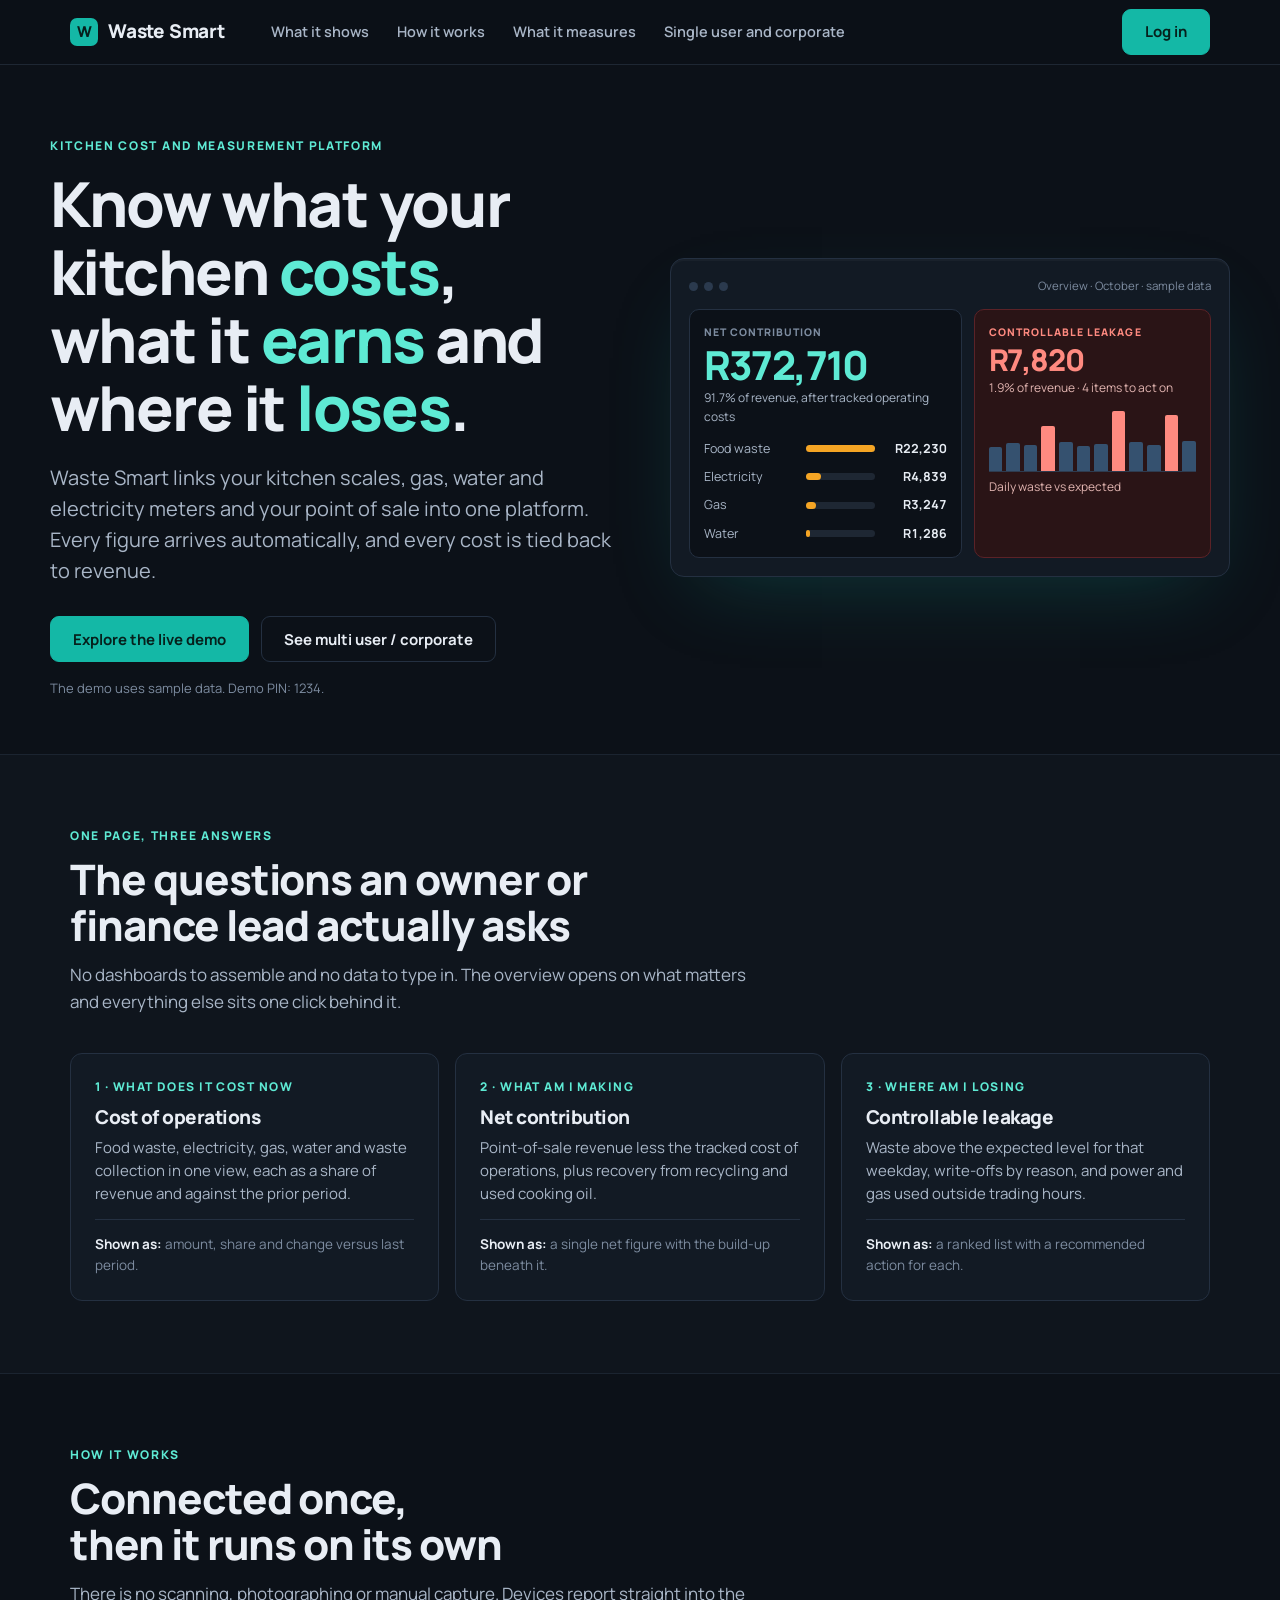
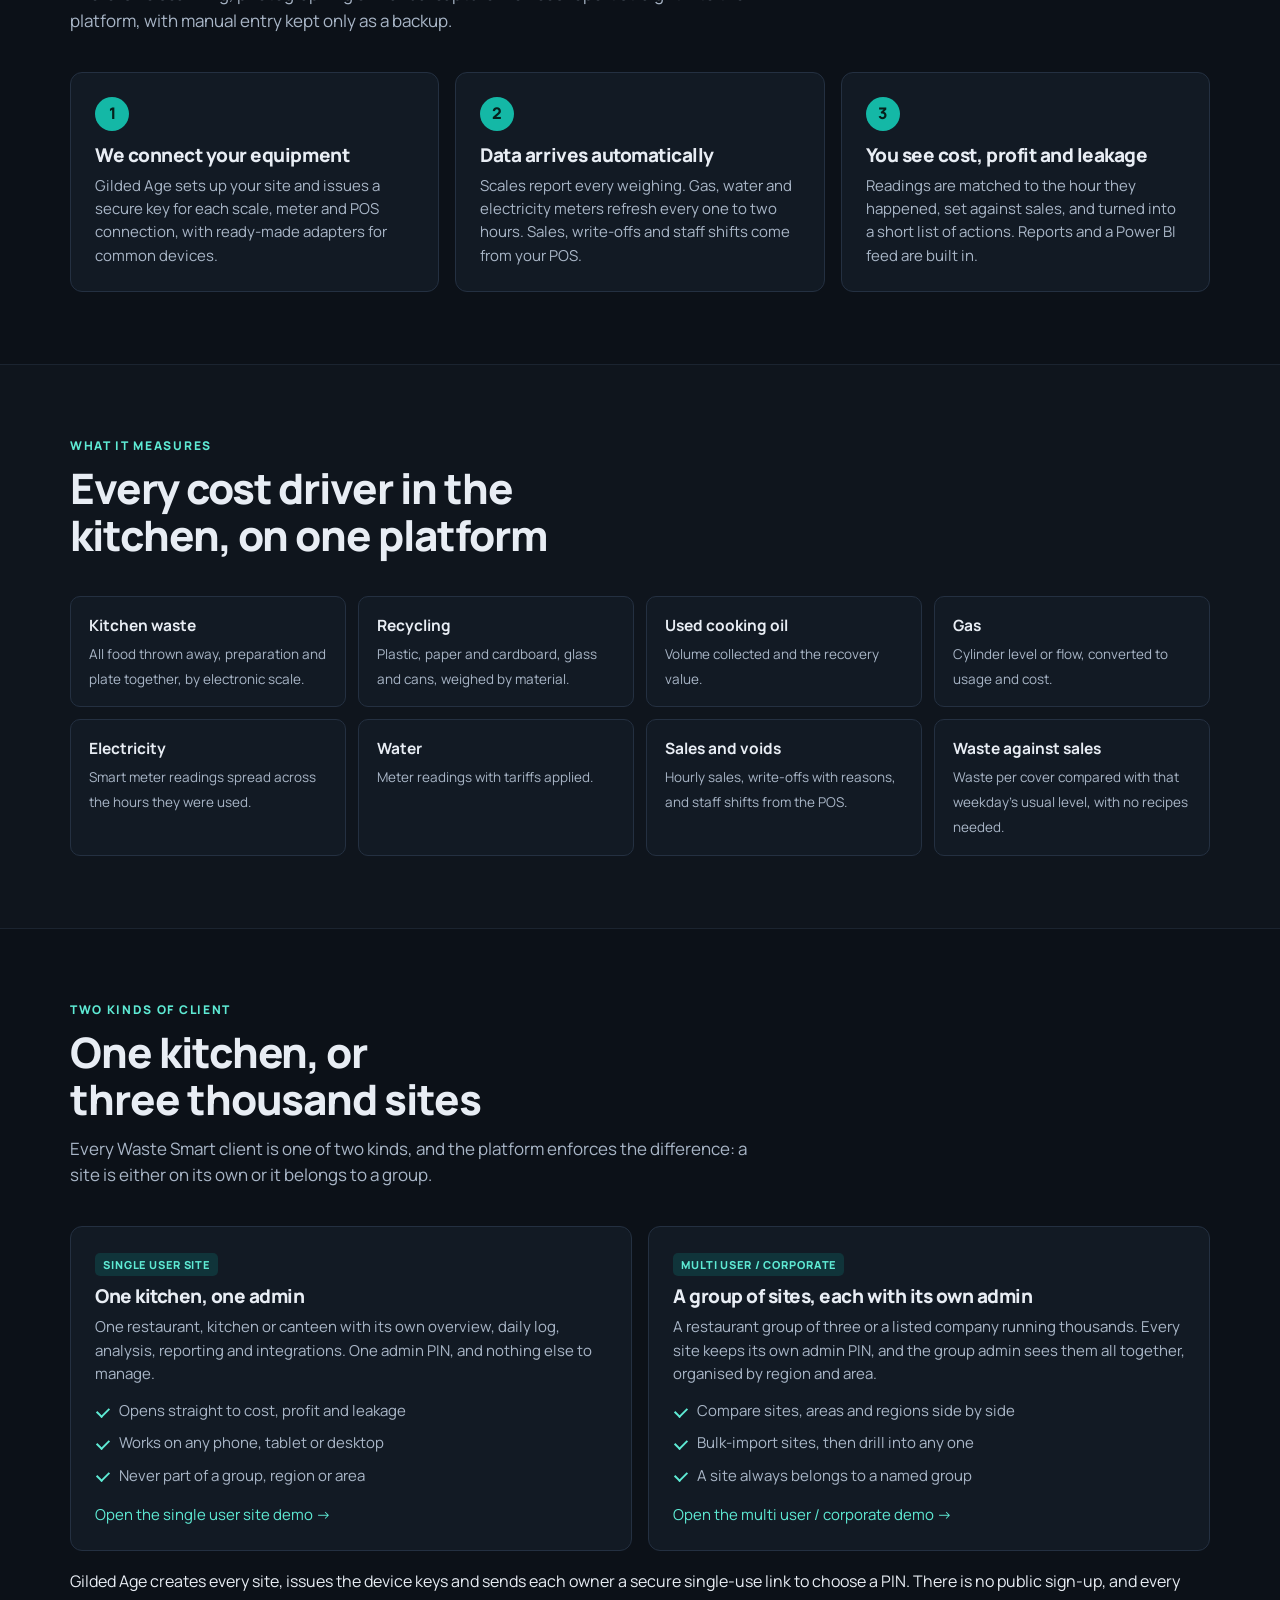
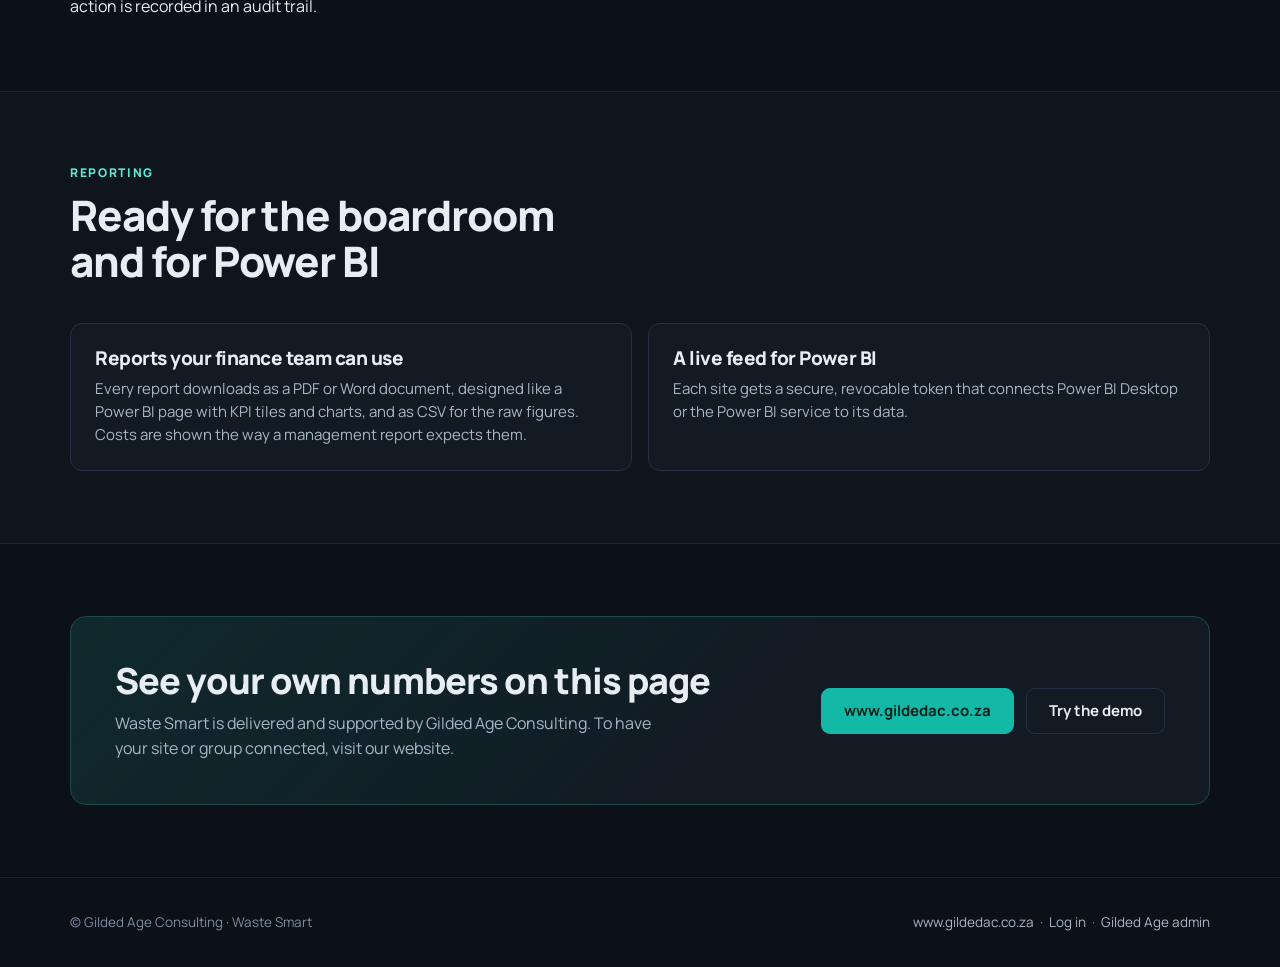
==== index.html @ 7c43d10d "Add files via upload" ====
<!DOCTYPE html>
<html lang="en">
<head>
<meta charset="utf-8">
<meta name="viewport" content="width=device-width,initial-scale=1,viewport-fit=cover">
<meta name="theme-color" content="#0C1118">
<title>Waste Smart | Know what your kitchen costs, earns and loses</title>
<meta name="description" content="Waste Smart links kitchen scales, utility meters and your POS into one platform that shows what operations cost, what you are earning and where you are losing. Delivered by Gilded Age Consulting.">
<meta property="og:title" content="Waste Smart by Gilded Age Consulting">
<meta property="og:description" content="Scales, gas, water and electricity meters and your POS in one costing platform for single kitchens and multi-site groups.">
<link rel="icon" href="data:image/svg+xml,%3Csvg xmlns='http://www.w3.org/2000/svg' viewBox='0 0 32 32'%3E%3Crect width='32' height='32' rx='7' fill='%2314B8A6'/%3E%3Ctext x='16' y='23' font-size='20' font-weight='800' text-anchor='middle' font-family='Arial' fill='%2306201C'%3EW%3C/text%3E%3C/svg%3E">
<link rel="preconnect" href="https://fonts.googleapis.com"><link rel="preconnect" href="https://fonts.gstatic.com" crossorigin>
<link href="https://fonts.googleapis.com/css2?family=Manrope:wght@500;600;700;800&display=swap" rel="stylesheet">
<style>
:root{--bg:#0C1118;--surf:#121A24;--surf2:#162030;--line:#243041;--ink:#E8EDF4;--mut:#A9B6C7;--dim:#7D8CA0;--acc:#14B8A6;--acc-ink:#06201C;--good:#5EEAD4;--warn:#F5A524;--bad:#FF8A80;color-scheme:dark}
*{box-sizing:border-box}
html{scroll-behavior:smooth}
body{margin:0;background:var(--bg);color:var(--ink);font-family:'Manrope',system-ui,-apple-system,'Segoe UI',Roboto,sans-serif;font-size:16px;line-height:1.55;-webkit-font-smoothing:antialiased;overflow-x:hidden}
a{color:var(--good);text-decoration:none}a:hover{text-decoration:underline}
.wrap{max-width:1180px;margin:0 auto;padding-left:max(20px,env(safe-area-inset-left,0px));padding-right:max(20px,env(safe-area-inset-right,0px))}
h1,h2,h3{margin:0;text-wrap:balance;letter-spacing:-.025em;line-height:1.1}
p{margin:0}
.eyebrow{font-size:12px;font-weight:800;letter-spacing:.14em;text-transform:uppercase;color:var(--good)}
.btn{display:inline-flex;align-items:center;justify-content:center;gap:8px;min-height:46px;padding:0 22px;border-radius:9px;font-weight:700;font-size:15px;border:1px solid var(--line);color:var(--ink);background:transparent;cursor:pointer;text-decoration:none}
.btn:hover{text-decoration:none;border-color:#35506b;background:var(--surf)}
.btn.pri{background:var(--acc);border-color:var(--acc);color:var(--acc-ink)}
.btn.pri:hover{background:#2dd4bf;border-color:#2dd4bf}
/* nav */
header{position:sticky;top:0;z-index:20;background:rgba(12,17,24,.92);backdrop-filter:blur(10px);border-bottom:1px solid #1E2733;padding-top:env(safe-area-inset-top,0px)}
.nav{display:flex;align-items:center;gap:22px;min-height:64px}
.brand{display:flex;align-items:center;gap:10px;font-weight:800;font-size:19px;letter-spacing:-.01em;color:var(--ink)}
.brand:hover{text-decoration:none}
.brand i{width:28px;height:28px;border-radius:7px;background:var(--acc);color:var(--acc-ink);display:grid;place-items:center;font-style:normal;font-size:15px}
.nav nav{display:flex;gap:4px;margin-left:12px}
.nav nav a{padding:8px 12px;border-radius:7px;color:var(--mut);font-weight:600;font-size:14.5px}
.nav nav a:hover{color:var(--ink);background:var(--surf);text-decoration:none}
.nav .sp{flex:1}
/* hero */
.hero{padding:72px 0 56px;display:grid;grid-template-columns:minmax(0,1.02fr) minmax(0,1fr);gap:48px;align-items:center}
.hero h1{font-size:clamp(36px,5.2vw,62px);font-weight:800;margin-top:14px}
.hero h1 em{font-style:normal;color:var(--good)}
.hero .lead{font-size:clamp(17px,2vw,20px);color:var(--mut);margin-top:20px;max-width:34em}
.hero .cta{display:flex;flex-wrap:wrap;gap:12px;margin-top:30px}
.hero .note{font-size:13px;color:var(--dim);margin-top:16px}
/* product mock */
.mock{background:var(--surf);border:1px solid var(--line);border-radius:14px;padding:18px;box-shadow:0 30px 80px -30px rgba(20,184,166,.25),0 2px 0 rgba(255,255,255,.03) inset}
.mock .bar{display:flex;align-items:center;gap:6px;margin-bottom:14px}
.mock .bar i{width:9px;height:9px;border-radius:50%;background:#2B3A4E}
.mock .bar span{margin-left:auto;font-size:11.5px;color:var(--dim)}
.mk-top{display:grid;grid-template-columns:minmax(0,1.15fr) minmax(0,1fr);gap:12px}
.mk-card{background:var(--bg);border:1px solid var(--line);border-radius:10px;padding:14px}
.mk-card small{display:block;font-size:10.5px;font-weight:800;letter-spacing:.1em;text-transform:uppercase;color:var(--dim)}
.mk-big{font-size:clamp(28px,4vw,40px);font-weight:800;letter-spacing:-.04em;color:var(--good);line-height:1.05;margin-top:4px}
.mk-card .sub{font-size:12px;color:var(--mut);margin-top:3px}
.mk-leak{background:#2A1416;border-color:#5B2227}
.mk-leak small{color:var(--bad)}.mk-leak .mk-big{color:var(--bad);font-size:clamp(24px,3vw,30px)}
.mk-rows{margin-top:12px;display:grid;gap:9px}
.mk-row{display:grid;grid-template-columns:minmax(0,92px) minmax(0,1fr) 62px;gap:10px;align-items:center;font-size:12.5px}
.mk-row span:first-child{color:var(--mut);white-space:nowrap;overflow:hidden;text-overflow:ellipsis}
.mk-row b{text-align:right;font-variant-numeric:tabular-nums}
.mk-track{height:7px;background:#1E2733;border-radius:4px}.mk-track i{display:block;height:7px;border-radius:4px;background:var(--warn)}
.mk-chart{display:flex;align-items:flex-end;gap:4px;height:64px;margin-top:10px;border-bottom:1px solid #2E3B4F}
.mk-chart i{flex:1;background:#35516F;border-radius:2px 2px 0 0}.mk-chart i.f{background:var(--bad)}
/* sections */
section{padding:72px 0}
section.alt{background:#0F151D;border-top:1px solid #1B2430;border-bottom:1px solid #1B2430}
.sec-h{max-width:44em;margin-bottom:38px}
.sec-h h2{font-size:clamp(28px,3.6vw,42px);font-weight:800;margin-top:10px}
.sec-h p{color:var(--mut);margin-top:14px;font-size:17px}
.grid3{display:grid;grid-template-columns:repeat(3,minmax(0,1fr));gap:16px}
.grid2{display:grid;grid-template-columns:repeat(2,minmax(0,1fr));gap:16px}
.card{background:var(--surf);border:1px solid var(--line);border-radius:12px;padding:24px}
.card h3{font-size:19px;font-weight:800;margin-bottom:8px}
.card p{color:var(--mut);font-size:15px}
.q{font-size:12px;font-weight:800;letter-spacing:.12em;color:var(--good);margin-bottom:10px;display:block}
.card .ans{margin-top:14px;padding-top:14px;border-top:1px solid var(--line);font-size:13.5px;color:var(--dim)}
.card .ans b{color:var(--ink)}
.steps{counter-reset:s;display:grid;grid-template-columns:repeat(3,minmax(0,1fr));gap:16px}
.step{position:relative;padding:24px;border:1px solid var(--line);border-radius:12px;background:var(--surf)}
.step:before{counter-increment:s;content:counter(s);display:grid;place-items:center;width:34px;height:34px;border-radius:50%;background:var(--acc);color:var(--acc-ink);font-weight:800;margin-bottom:14px}
.step h3{font-size:19px;font-weight:800;margin-bottom:8px}.step p{color:var(--mut);font-size:15px}
.meas{display:grid;grid-template-columns:repeat(4,minmax(0,1fr));gap:12px}
.m{background:var(--surf);border:1px solid var(--line);border-radius:10px;padding:16px 18px}
.m b{display:block;font-size:15.5px;margin-bottom:4px}.m span{font-size:13.5px;color:var(--mut)}
.tag{display:inline-block;font-size:11px;font-weight:800;letter-spacing:.08em;padding:3px 8px;border-radius:5px;background:#10343A;color:var(--good);margin-bottom:10px}
.list{margin:14px 0 0;padding:0;list-style:none;display:grid;gap:9px}
.list li{position:relative;padding-left:24px;color:var(--mut);font-size:15px}
.list li:before{content:"";position:absolute;left:2px;top:.5em;width:10px;height:6px;border-left:2px solid var(--good);border-bottom:2px solid var(--good);transform:rotate(-45deg)}
.cta-band{background:linear-gradient(135deg,#0F2A2E,#121A24 60%);border:1px solid #1E4A4C;border-radius:16px;padding:44px;display:flex;flex-wrap:wrap;gap:24px;align-items:center;justify-content:space-between}
.cta-band h2{font-size:clamp(26px,3.2vw,36px);font-weight:800;max-width:20em}
.cta-band p{color:var(--mut);margin-top:10px;max-width:34em}
footer{border-top:1px solid #1B2430;padding:34px 0 calc(34px + env(safe-area-inset-bottom,0px));color:var(--dim);font-size:13.5px}
footer .row{display:flex;flex-wrap:wrap;gap:12px 28px;align-items:center;justify-content:space-between}
footer a{color:var(--mut)}
@media(max-width:940px){.hero{grid-template-columns:minmax(0,1fr);padding-top:44px;gap:36px}.grid3,.steps{grid-template-columns:minmax(0,1fr)}.meas{grid-template-columns:repeat(2,minmax(0,1fr))}.grid2{grid-template-columns:minmax(0,1fr)}.nav nav{display:none}}
@media(max-width:520px){.meas{grid-template-columns:minmax(0,1fr)}section{padding:52px 0}.cta-band{padding:28px 22px}.btn{width:100%}.hero .cta .btn,.cta-band .btn{width:100%}.nav .btn{width:auto;min-height:40px;padding:0 16px}.mk-top{grid-template-columns:minmax(0,1fr)}}
@media(prefers-reduced-motion:reduce){html{scroll-behavior:auto}}
:focus-visible{outline:2px solid var(--good);outline-offset:2px;border-radius:4px}
</style>
</head>
<body>
<header><div class="wrap nav">
  <a class="brand" href="#top" aria-label="Waste Smart home"><i>W</i>Waste Smart</a>
  <nav aria-label="Primary"><a href="#answers">What it shows</a><a href="#how">How it works</a><a href="#measured">What it measures</a><a href="#groups">Single user and corporate</a></nav>
  <span class="sp"></span>
  <a class="btn pri" href="app.html">Log in</a>
</div></header>

<main id="top">
<div class="wrap hero">
  <div>
    <div class="eyebrow">Kitchen cost and measurement platform</div>
    <h1>Know what your kitchen <em>costs</em>, what it <em>earns</em> and where it <em>loses</em>.</h1>
    <p class="lead">Waste Smart links your kitchen scales, gas, water and electricity meters and your point of sale into one platform. Every figure arrives automatically, and every cost is tied back to revenue.</p>
    <div class="cta">
      <a class="btn pri" href="app.html">Explore the live demo</a>
      <a class="btn" href="group.html">See multi user / corporate</a>
    </div>
    <p class="note">The demo uses sample data. Demo PIN: 1234.</p>
  </div>
  <div class="mock" role="img" aria-label="Example of the Waste Smart overview, using sample data">
    <div class="bar"><i></i><i></i><i></i><span>Overview &middot; October &middot; sample data</span></div>
    <div class="mk-top">
      <div class="mk-card"><small>Net contribution</small><div class="mk-big">R372,710</div><div class="sub">91.7% of revenue, after tracked operating costs</div>
        <div class="mk-rows">
          <div class="mk-row"><span>Food waste</span><div class="mk-track"><i style="width:100%"></i></div><b>R22,230</b></div>
          <div class="mk-row"><span>Electricity</span><div class="mk-track"><i style="width:22%"></i></div><b>R4,839</b></div>
          <div class="mk-row"><span>Gas</span><div class="mk-track"><i style="width:15%"></i></div><b>R3,247</b></div>
          <div class="mk-row"><span>Water</span><div class="mk-track"><i style="width:6%"></i></div><b>R1,286</b></div>
        </div></div>
      <div class="mk-card mk-leak"><small>Controllable leakage</small><div class="mk-big">R7,820</div><div class="sub" style="color:#E2B5B1">1.9% of revenue &middot; 4 items to act on</div>
        <div class="mk-chart" aria-hidden="true"><i style="height:38%"></i><i style="height:44%"></i><i style="height:40%"></i><i class="f" style="height:70%"></i><i style="height:46%"></i><i style="height:39%"></i><i style="height:42%"></i><i class="f" style="height:95%"></i><i style="height:46%"></i><i style="height:40%"></i><i class="f" style="height:88%"></i><i style="height:47%"></i></div>
        <div class="sub" style="color:#E2B5B1;margin-top:6px">Daily waste vs expected</div></div>
    </div>
  </div>
</div>

<section class="alt" id="answers"><div class="wrap">
  <div class="sec-h"><div class="eyebrow">One page, three answers</div><h2>The questions an owner or finance lead actually asks</h2><p>No dashboards to assemble and no data to type in. The overview opens on what matters and everything else sits one click behind it.</p></div>
  <div class="grid3">
    <div class="card"><span class="q">1 &middot; WHAT DOES IT COST NOW</span><h3>Cost of operations</h3><p>Food waste, electricity, gas, water and waste collection in one view, each as a share of revenue and against the prior period.</p><div class="ans"><b>Shown as:</b> amount, share and change versus last period.</div></div>
    <div class="card"><span class="q">2 &middot; WHAT AM I MAKING</span><h3>Net contribution</h3><p>Point-of-sale revenue less the tracked cost of operations, plus recovery from recycling and used cooking oil.</p><div class="ans"><b>Shown as:</b> a single net figure with the build-up beneath it.</div></div>
    <div class="card"><span class="q">3 &middot; WHERE AM I LOSING</span><h3>Controllable leakage</h3><p>Waste above the expected level for that weekday, write-offs by reason, and power and gas used outside trading hours.</p><div class="ans"><b>Shown as:</b> a ranked list with a recommended action for each.</div></div>
  </div>
</div></section>

<section id="how"><div class="wrap">
  <div class="sec-h"><div class="eyebrow">How it works</div><h2>Connected once, then it runs on its own</h2><p>There is no scanning, photographing or manual capture. Devices report straight into the platform, with manual entry kept only as a backup.</p></div>
  <div class="steps">
    <div class="step"><h3>We connect your equipment</h3><p>Gilded Age sets up your site and issues a secure key for each scale, meter and POS connection, with ready-made adapters for common devices.</p></div>
    <div class="step"><h3>Data arrives automatically</h3><p>Scales report every weighing. Gas, water and electricity meters refresh every one to two hours. Sales, write-offs and staff shifts come from your POS.</p></div>
    <div class="step"><h3>You see cost, profit and leakage</h3><p>Readings are matched to the hour they happened, set against sales, and turned into a short list of actions. Reports and a Power BI feed are built in.</p></div>
  </div>
</div></section>

<section class="alt" id="measured"><div class="wrap">
  <div class="sec-h"><div class="eyebrow">What it measures</div><h2>Every cost driver in the kitchen, on one platform</h2></div>
  <div class="meas">
    <div class="m"><b>Kitchen waste</b><span>All food thrown away, preparation and plate together, by electronic scale.</span></div>
    <div class="m"><b>Recycling</b><span>Plastic, paper and cardboard, glass and cans, weighed by material.</span></div>
    <div class="m"><b>Used cooking oil</b><span>Volume collected and the recovery value.</span></div>
    <div class="m"><b>Gas</b><span>Cylinder level or flow, converted to usage and cost.</span></div>
    <div class="m"><b>Electricity</b><span>Smart meter readings spread across the hours they were used.</span></div>
    <div class="m"><b>Water</b><span>Meter readings with tariffs applied.</span></div>
    <div class="m"><b>Sales and voids</b><span>Hourly sales, write-offs with reasons, and staff shifts from the POS.</span></div>
    <div class="m"><b>Waste against sales</b><span>Waste per cover compared with that weekday's usual level, with no recipes needed.</span></div>
  </div>
</div></section>

<section id="groups"><div class="wrap">
  <div class="sec-h"><div class="eyebrow">Two kinds of client</div><h2>One kitchen, or three thousand sites</h2><p>Every Waste Smart client is one of two kinds, and the platform enforces the difference: a site is either on its own or it belongs to a group.</p></div>
  <div class="grid2">
    <div class="card"><span class="tag">SINGLE USER SITE</span><h3>One kitchen, one admin</h3><p>One restaurant, kitchen or canteen with its own overview, daily log, analysis, reporting and integrations. One admin PIN, and nothing else to manage.</p><ul class="list"><li>Opens straight to cost, profit and leakage</li><li>Works on any phone, tablet or desktop</li><li>Never part of a group, region or area</li></ul><p style="margin-top:16px"><a href="app.html">Open the single user site demo &rarr;</a></p></div>
    <div class="card"><span class="tag">MULTI USER / CORPORATE</span><h3>A group of sites, each with its own admin</h3><p>A restaurant group of three or a listed company running thousands. Every site keeps its own admin PIN, and the group admin sees them all together, organised by region and area.</p><ul class="list"><li>Compare sites, areas and regions side by side</li><li>Bulk-import sites, then drill into any one</li><li>A site always belongs to a named group</li></ul><p style="margin-top:16px"><a href="group.html">Open the multi user / corporate demo &rarr;</a></p></div>
  </div>
  <p class="note" style="margin-top:18px">Gilded Age creates every site, issues the device keys and sends each owner a secure single-use link to choose a PIN. There is no public sign-up, and every action is recorded in an audit trail.</p>
</div></section>

<section class="alt"><div class="wrap">
  <div class="sec-h"><div class="eyebrow">Reporting</div><h2>Ready for the boardroom and for Power BI</h2></div>
  <div class="grid2">
    <div class="card"><h3>Reports your finance team can use</h3><p>Every report downloads as a PDF or Word document, designed like a Power BI page with KPI tiles and charts, and as CSV for the raw figures. Costs are shown the way a management report expects them.</p></div>
    <div class="card"><h3>A live feed for Power BI</h3><p>Each site gets a secure, revocable token that connects Power BI Desktop or the Power BI service to its data.</p></div>
  </div>
</div></section>

<section><div class="wrap">
  <div class="cta-band">
    <div><h2>See your own numbers on this page</h2><p>Waste Smart is delivered and supported by Gilded Age Consulting. To have your site or group connected, visit our website.</p></div>
    <div style="display:flex;flex-wrap:wrap;gap:12px"><a class="btn pri" href="https://www.gildedac.co.za" target="_blank" rel="noopener">www.gildedac.co.za</a><a class="btn" href="app.html">Try the demo</a></div>
  </div>
</div></section>
</main>

<footer><div class="wrap row">
  <span>&copy; Gilded Age Consulting &middot; Waste Smart</span>
  <span><a href="https://www.gildedac.co.za" target="_blank" rel="noopener">www.gildedac.co.za</a> &nbsp;&middot;&nbsp; <a href="app.html">Log in</a> &nbsp;&middot;&nbsp; <a href="master.html">Gilded Age admin</a></span>
</div></footer>
</body>
</html>
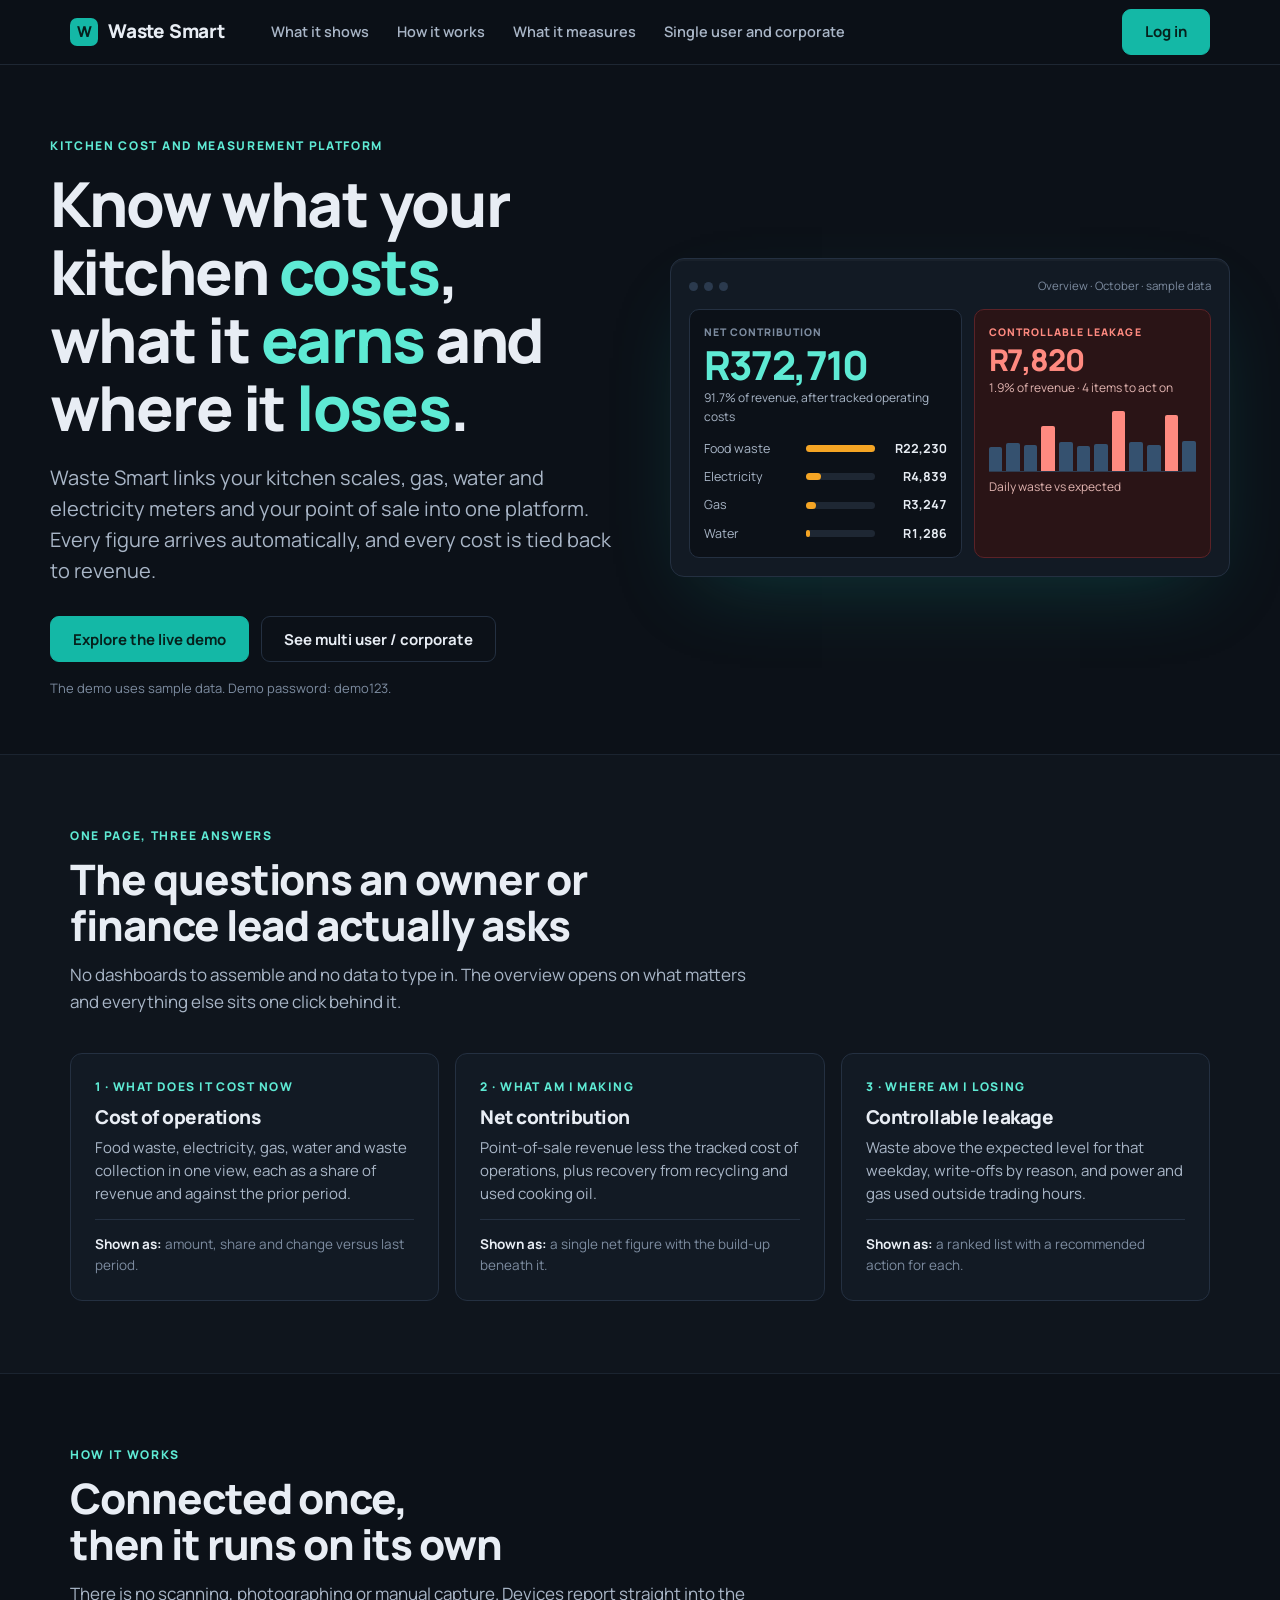
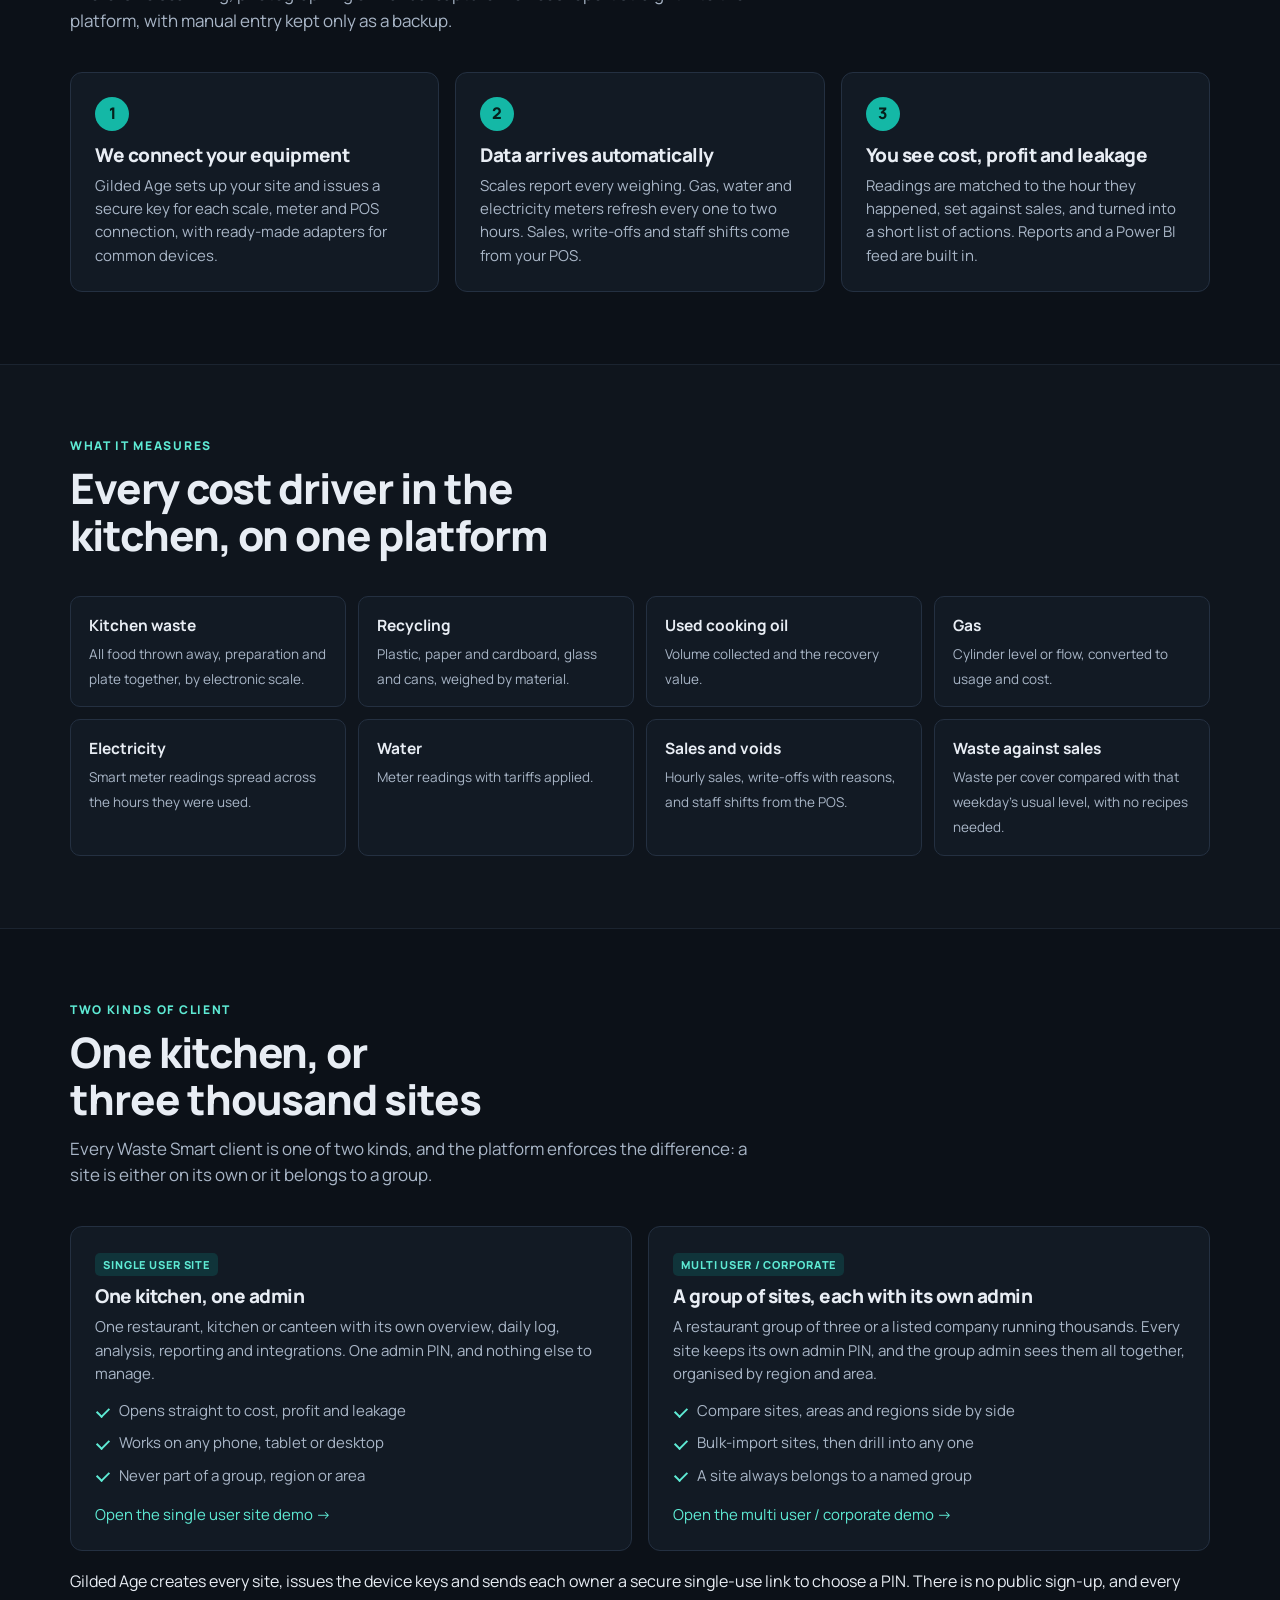
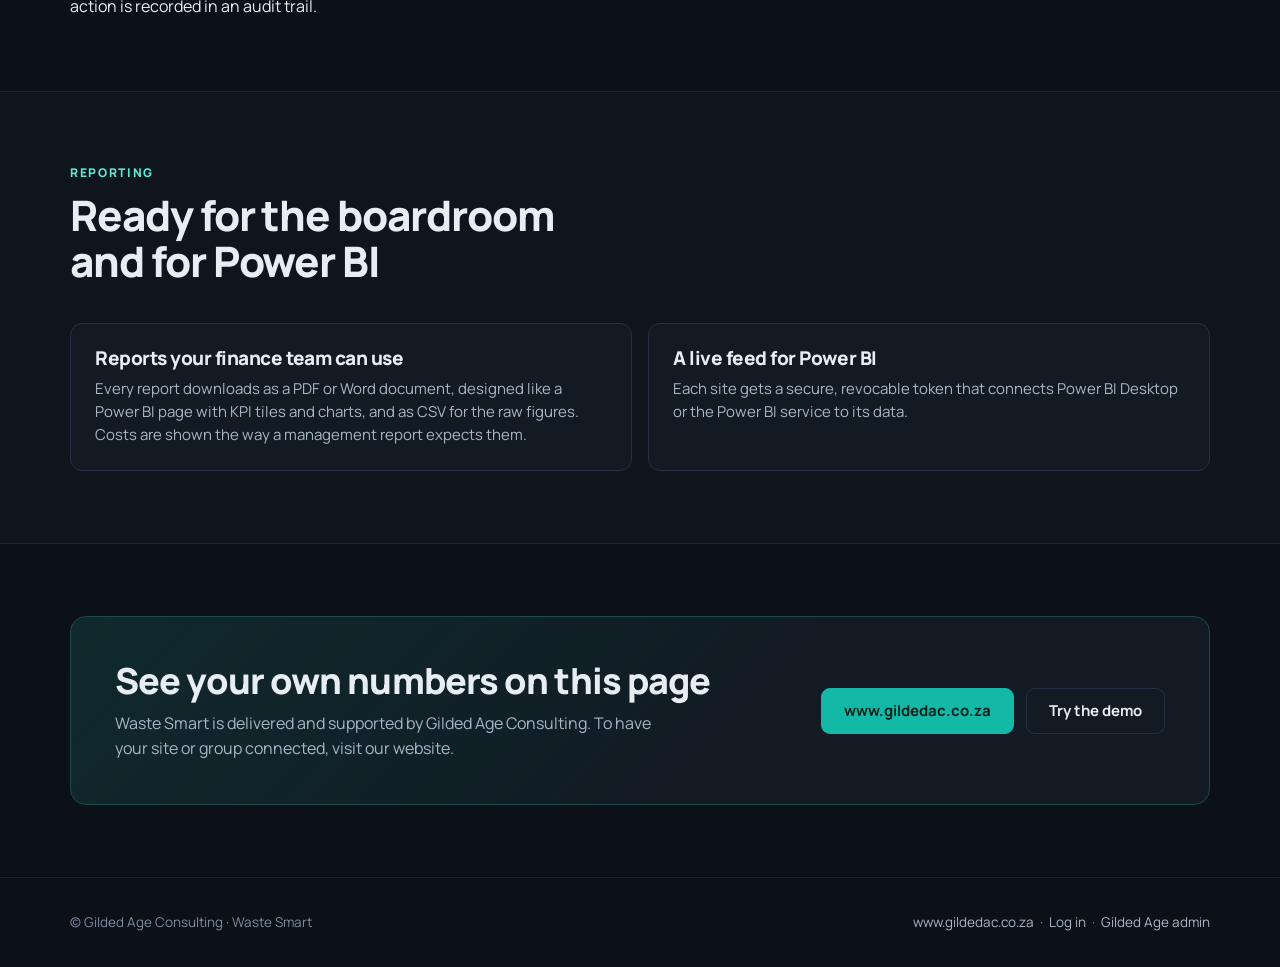
==== commit c6620dd9: "Add files via upload" ====
--- a/index.html
+++ b/index.html
@@ -116,7 +116,7 @@
       <a class="btn pri" href="app.html">Explore the live demo</a>
       <a class="btn" href="group.html">See multi user / corporate</a>
     </div>
-    <p class="note">The demo uses sample data. Demo PIN: 1234.</p>
+    <p class="note">The demo uses sample data. Demo password: demo123.</p>
   </div>
   <div class="mock" role="img" aria-label="Example of the Waste Smart overview, using sample data">
     <div class="bar"><i></i><i></i><i></i><span>Overview &middot; October &middot; sample data</span></div>
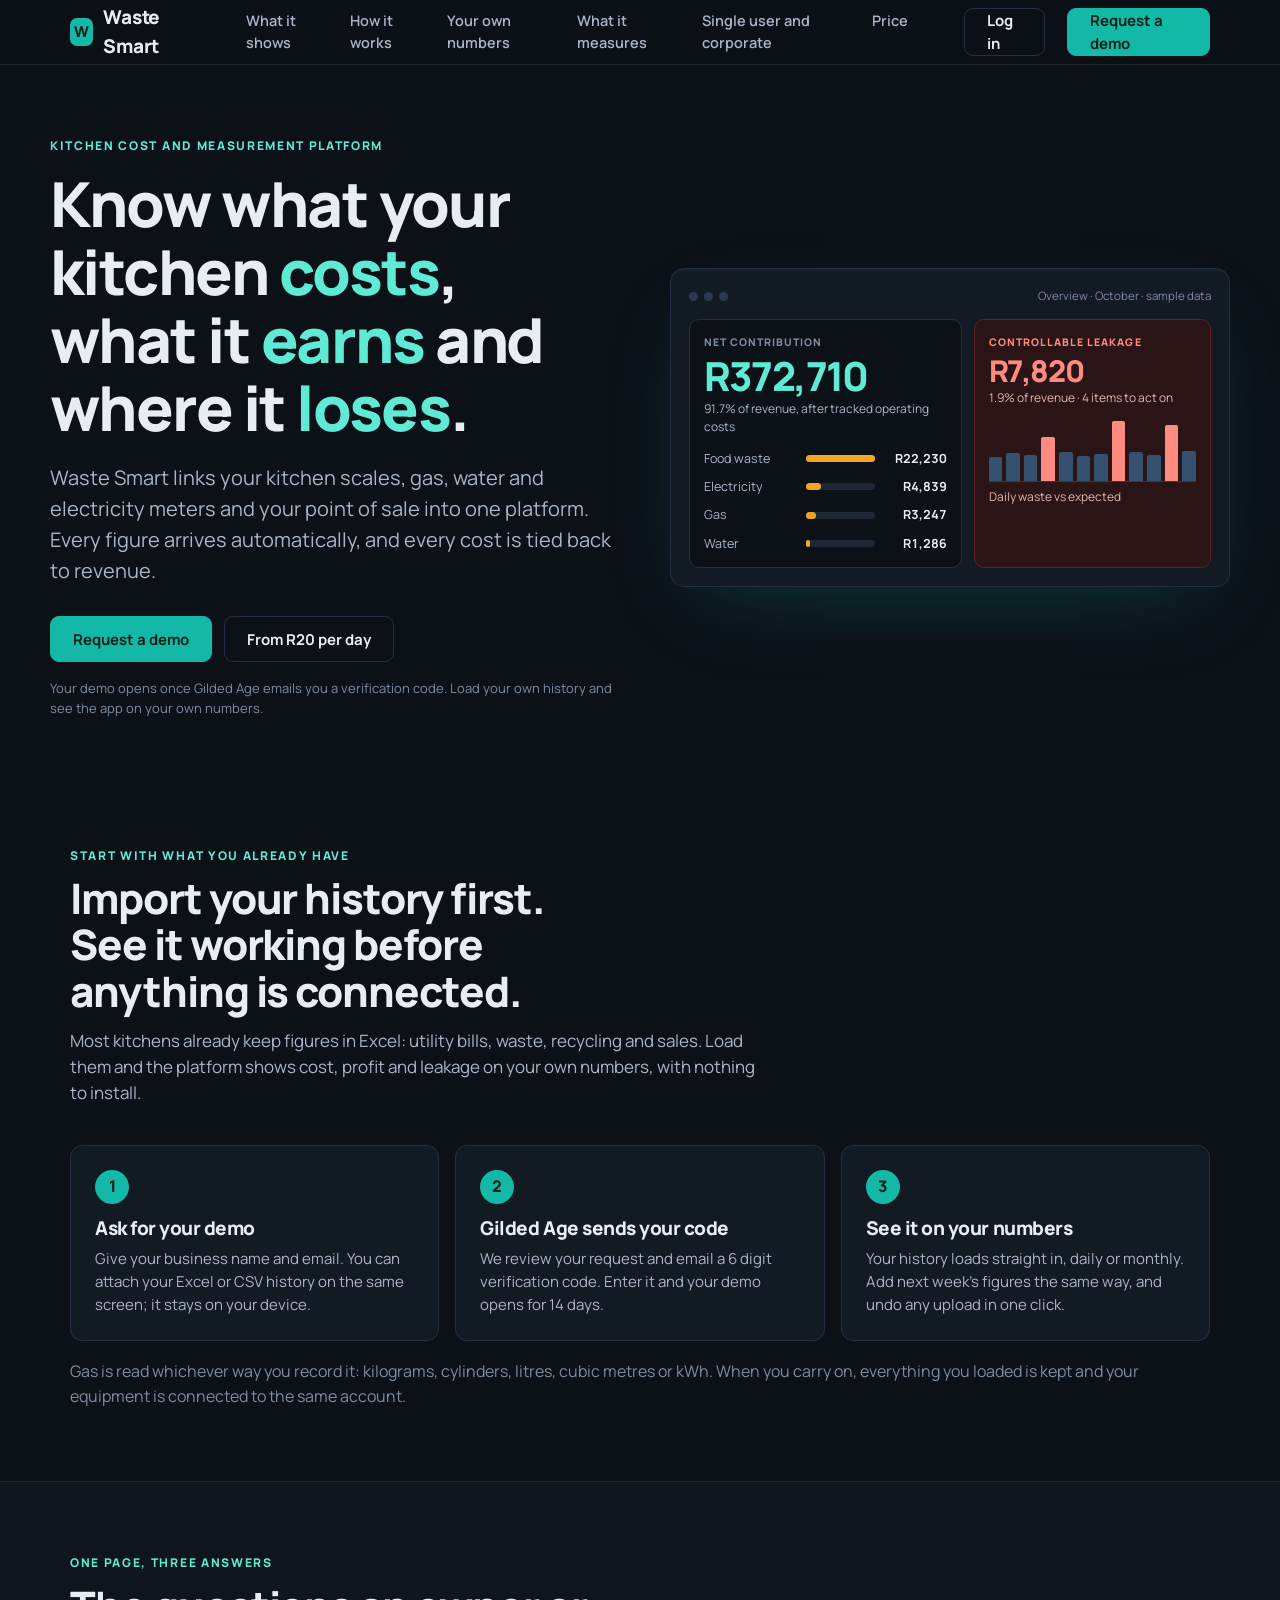
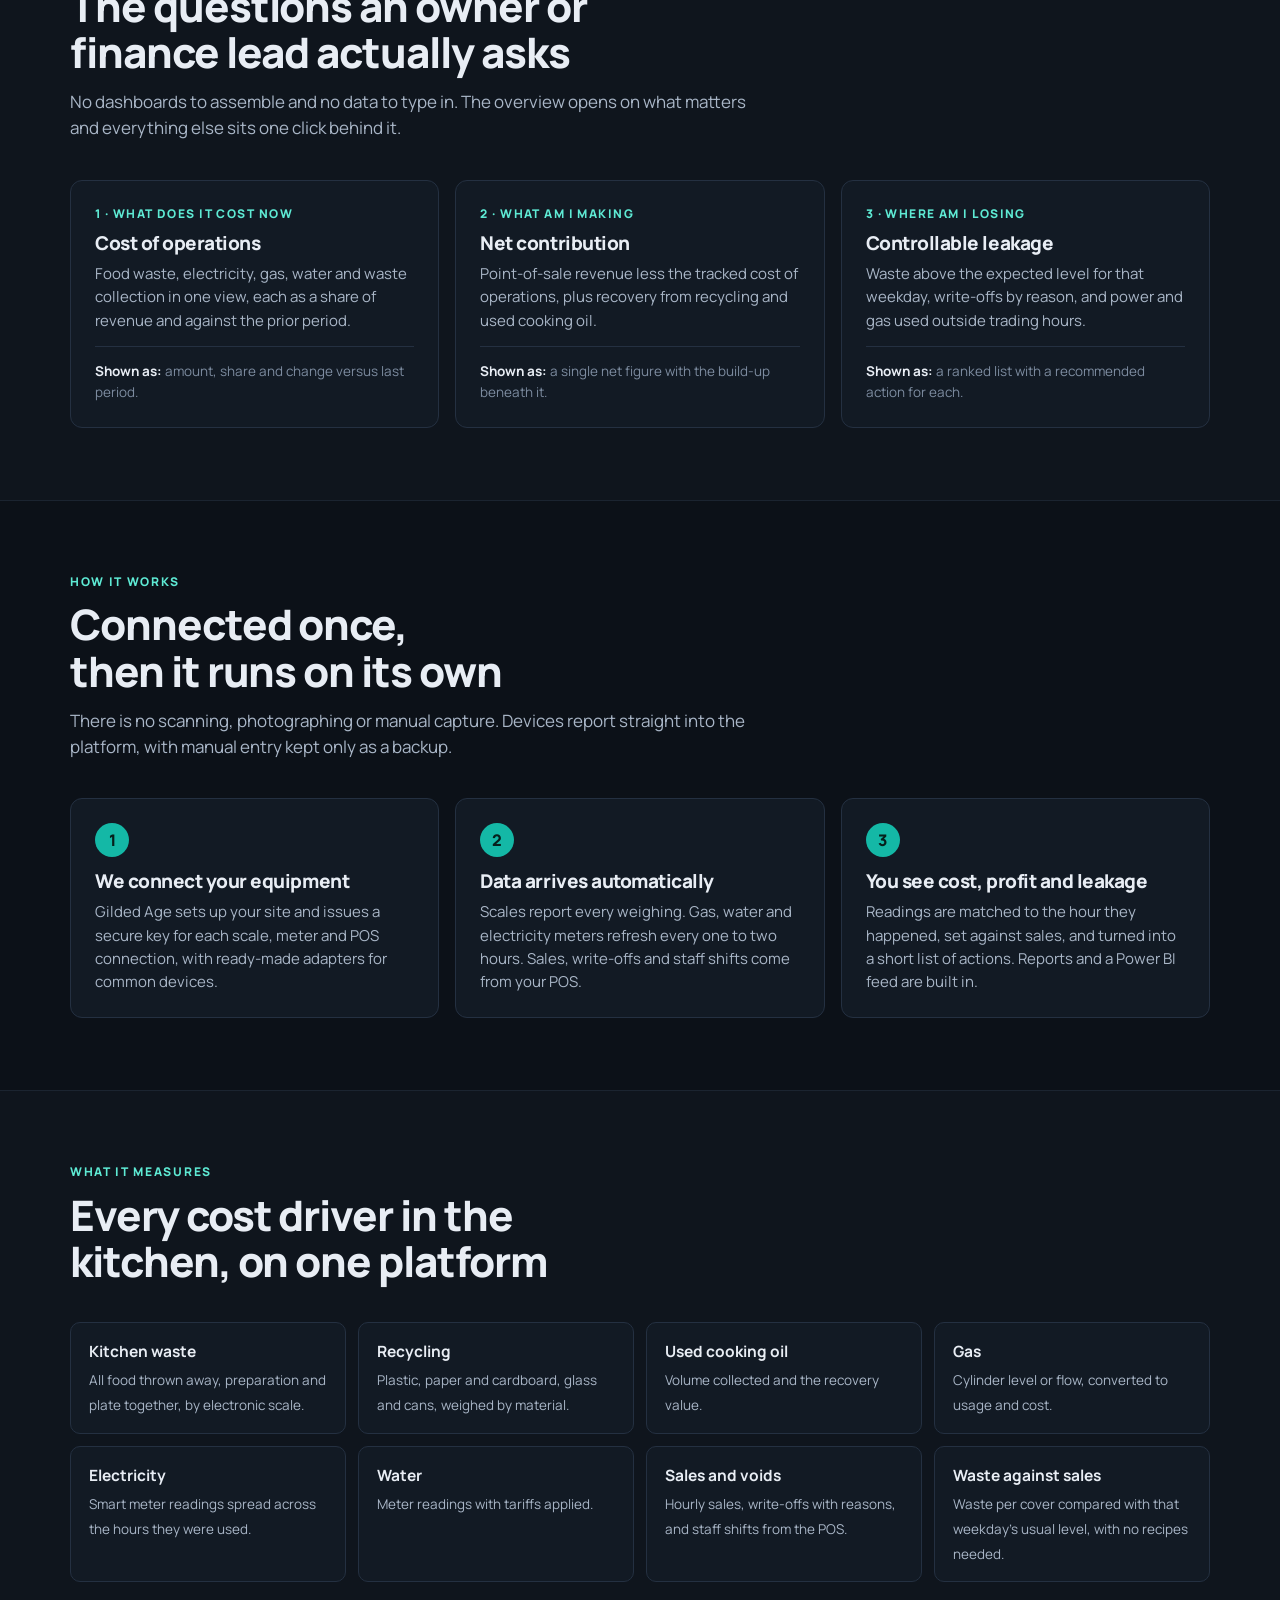
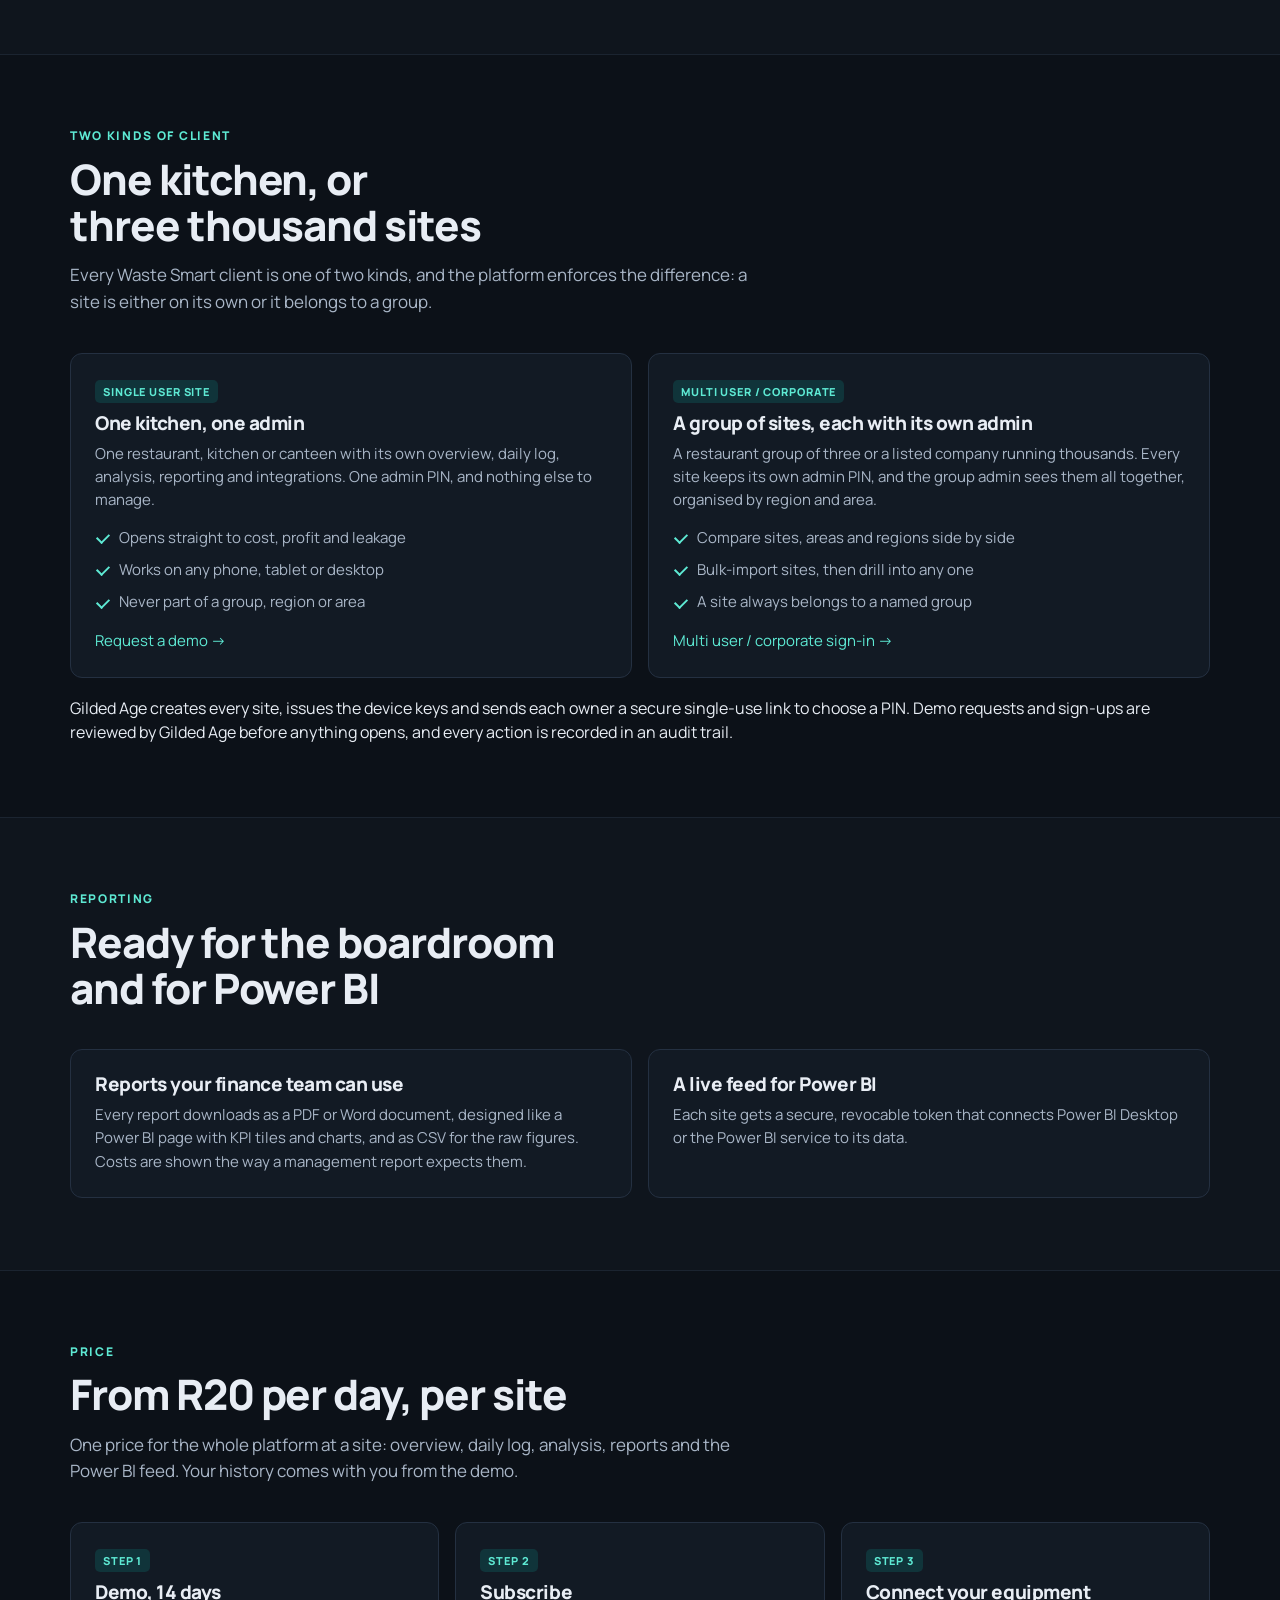
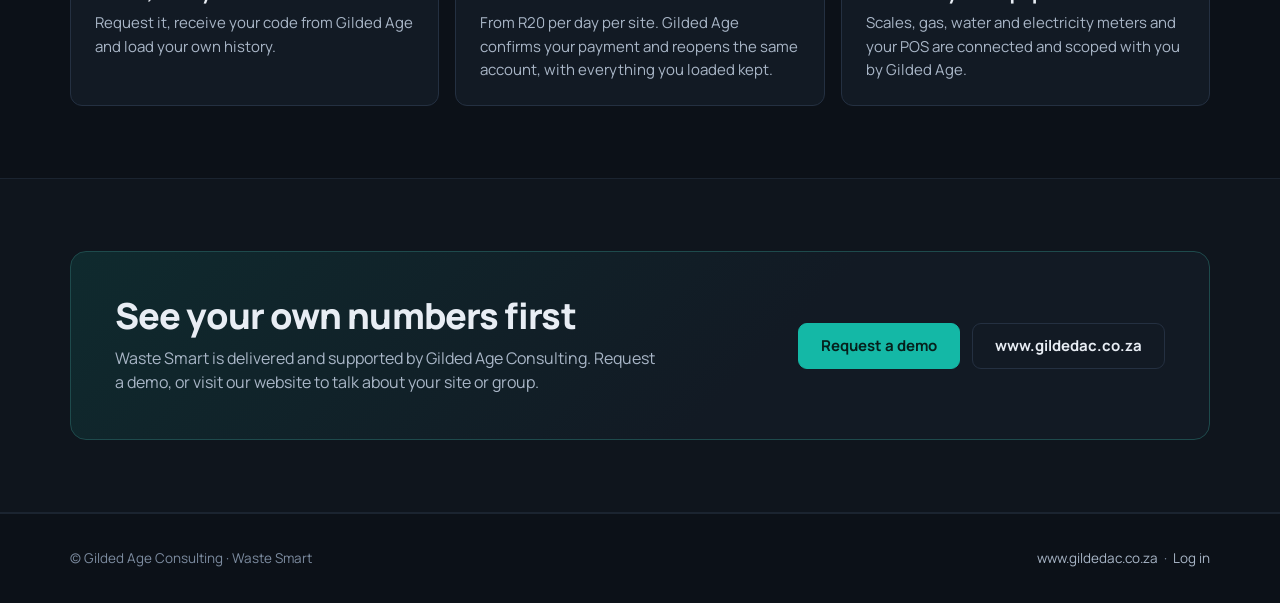
==== commit fd60f642: "Add files via upload" ====
--- a/index.html
+++ b/index.html
@@ -101,9 +101,9 @@
 <body>
 <header><div class="wrap nav">
   <a class="brand" href="#top" aria-label="Waste Smart home"><i>W</i>Waste Smart</a>
-  <nav aria-label="Primary"><a href="#answers">What it shows</a><a href="#how">How it works</a><a href="#measured">What it measures</a><a href="#groups">Single user and corporate</a></nav>
+  <nav aria-label="Primary"><a href="#answers">What it shows</a><a href="#how">How it works</a><a href="#history">Your own numbers</a><a href="#measured">What it measures</a><a href="#groups">Single user and corporate</a><a href="#price">Price</a></nav>
   <span class="sp"></span>
-  <a class="btn pri" href="app.html">Log in</a>
+  <a class="btn" href="app.html">Log in</a><a class="btn pri" href="app.html#demo">Request a demo</a>
 </div></header>
 
 <main id="top">
@@ -113,10 +113,10 @@
     <h1>Know what your kitchen <em>costs</em>, what it <em>earns</em> and where it <em>loses</em>.</h1>
     <p class="lead">Waste Smart links your kitchen scales, gas, water and electricity meters and your point of sale into one platform. Every figure arrives automatically, and every cost is tied back to revenue.</p>
     <div class="cta">
-      <a class="btn pri" href="app.html">Explore the live demo</a>
-      <a class="btn" href="group.html">See multi user / corporate</a>
+      <a class="btn pri" href="app.html#demo">Request a demo</a>
+      <a class="btn" href="#price">From R20 per day</a>
     </div>
-    <p class="note">The demo uses sample data. Demo password: demo123.</p>
+    <p class="note">Your demo opens once Gilded Age emails you a verification code. Load your own history and see the app on your own numbers.</p>
   </div>
   <div class="mock" role="img" aria-label="Example of the Waste Smart overview, using sample data">
     <div class="bar"><i></i><i></i><i></i><span>Overview &middot; October &middot; sample data</span></div>
@@ -135,6 +135,16 @@
   </div>
 </div>
 
+<section id="history"><div class="wrap">
+  <div class="sec-h"><div class="eyebrow">Start with what you already have</div><h2>Import your history first. See it working before anything is connected.</h2><p>Most kitchens already keep figures in Excel: utility bills, waste, recycling and sales. Load them and the platform shows cost, profit and leakage on your own numbers, with nothing to install.</p></div>
+  <div class="steps">
+    <div class="step"><h3>Ask for your demo</h3><p>Give your business name and email. You can attach your Excel or CSV history on the same screen; it stays on your device.</p></div>
+    <div class="step"><h3>Gilded Age sends your code</h3><p>We review your request and email a 6 digit verification code. Enter it and your demo opens for 14 days.</p></div>
+    <div class="step"><h3>See it on your numbers</h3><p>Your history loads straight in, daily or monthly. Add next week&rsquo;s figures the same way, and undo any upload in one click.</p></div>
+  </div>
+  <p class="note" style="margin-top:18px;color:var(--dim)">Gas is read whichever way you record it: kilograms, cylinders, litres, cubic metres or kWh. When you carry on, everything you loaded is kept and your equipment is connected to the same account.</p>
+</div></section>
+
 <section class="alt" id="answers"><div class="wrap">
   <div class="sec-h"><div class="eyebrow">One page, three answers</div><h2>The questions an owner or finance lead actually asks</h2><p>No dashboards to assemble and no data to type in. The overview opens on what matters and everything else sits one click behind it.</p></div>
   <div class="grid3">
@@ -170,10 +180,10 @@
 <section id="groups"><div class="wrap">
   <div class="sec-h"><div class="eyebrow">Two kinds of client</div><h2>One kitchen, or three thousand sites</h2><p>Every Waste Smart client is one of two kinds, and the platform enforces the difference: a site is either on its own or it belongs to a group.</p></div>
   <div class="grid2">
-    <div class="card"><span class="tag">SINGLE USER SITE</span><h3>One kitchen, one admin</h3><p>One restaurant, kitchen or canteen with its own overview, daily log, analysis, reporting and integrations. One admin PIN, and nothing else to manage.</p><ul class="list"><li>Opens straight to cost, profit and leakage</li><li>Works on any phone, tablet or desktop</li><li>Never part of a group, region or area</li></ul><p style="margin-top:16px"><a href="app.html">Open the single user site demo &rarr;</a></p></div>
-    <div class="card"><span class="tag">MULTI USER / CORPORATE</span><h3>A group of sites, each with its own admin</h3><p>A restaurant group of three or a listed company running thousands. Every site keeps its own admin PIN, and the group admin sees them all together, organised by region and area.</p><ul class="list"><li>Compare sites, areas and regions side by side</li><li>Bulk-import sites, then drill into any one</li><li>A site always belongs to a named group</li></ul><p style="margin-top:16px"><a href="group.html">Open the multi user / corporate demo &rarr;</a></p></div>
-  </div>
-  <p class="note" style="margin-top:18px">Gilded Age creates every site, issues the device keys and sends each owner a secure single-use link to choose a PIN. There is no public sign-up, and every action is recorded in an audit trail.</p>
+    <div class="card"><span class="tag">SINGLE USER SITE</span><h3>One kitchen, one admin</h3><p>One restaurant, kitchen or canteen with its own overview, daily log, analysis, reporting and integrations. One admin PIN, and nothing else to manage.</p><ul class="list"><li>Opens straight to cost, profit and leakage</li><li>Works on any phone, tablet or desktop</li><li>Never part of a group, region or area</li></ul><p style="margin-top:16px"><a href="app.html#demo">Request a demo &rarr;</a></p></div>
+    <div class="card"><span class="tag">MULTI USER / CORPORATE</span><h3>A group of sites, each with its own admin</h3><p>A restaurant group of three or a listed company running thousands. Every site keeps its own admin PIN, and the group admin sees them all together, organised by region and area.</p><ul class="list"><li>Compare sites, areas and regions side by side</li><li>Bulk-import sites, then drill into any one</li><li>A site always belongs to a named group</li></ul><p style="margin-top:16px"><a href="group.html">Multi user / corporate sign-in &rarr;</a></p></div>
+  </div>
+  <p class="note" style="margin-top:18px">Gilded Age creates every site, issues the device keys and sends each owner a secure single-use link to choose a PIN. Demo requests and sign-ups are reviewed by Gilded Age before anything opens, and every action is recorded in an audit trail.</p>
 </div></section>
 
 <section class="alt"><div class="wrap">
@@ -184,17 +194,26 @@
   </div>
 </div></section>
 
-<section><div class="wrap">
+<section id="price"><div class="wrap">
+  <div class="sec-h"><div class="eyebrow">Price</div><h2>From R20 per day, per site</h2><p>One price for the whole platform at a site: overview, daily log, analysis, reports and the Power BI feed. Your history comes with you from the demo.</p></div>
+  <div class="grid3">
+    <div class="card"><span class="tag">STEP 1</span><h3>Demo, 14 days</h3><p>Request it, receive your code from Gilded Age and load your own history.</p></div>
+    <div class="card"><span class="tag">STEP 2</span><h3>Subscribe</h3><p>From R20 per day per site. Gilded Age confirms your payment and reopens the same account, with everything you loaded kept.</p></div>
+    <div class="card"><span class="tag">STEP 3</span><h3>Connect your equipment</h3><p>Scales, gas, water and electricity meters and your POS are connected and scoped with you by Gilded Age.</p></div>
+  </div>
+</div></section>
+
+<section class="alt"><div class="wrap">
   <div class="cta-band">
-    <div><h2>See your own numbers on this page</h2><p>Waste Smart is delivered and supported by Gilded Age Consulting. To have your site or group connected, visit our website.</p></div>
-    <div style="display:flex;flex-wrap:wrap;gap:12px"><a class="btn pri" href="https://www.gildedac.co.za" target="_blank" rel="noopener">www.gildedac.co.za</a><a class="btn" href="app.html">Try the demo</a></div>
+    <div><h2>See your own numbers first</h2><p>Waste Smart is delivered and supported by Gilded Age Consulting. Request a demo, or visit our website to talk about your site or group.</p></div>
+    <div style="display:flex;flex-wrap:wrap;gap:12px"><a class="btn pri" href="app.html#demo">Request a demo</a><a class="btn" href="https://www.gildedac.co.za" target="_blank" rel="noopener">www.gildedac.co.za</a></div>
   </div>
 </div></section>
 </main>
 
 <footer><div class="wrap row">
   <span>&copy; Gilded Age Consulting &middot; Waste Smart</span>
-  <span><a href="https://www.gildedac.co.za" target="_blank" rel="noopener">www.gildedac.co.za</a> &nbsp;&middot;&nbsp; <a href="app.html">Log in</a> &nbsp;&middot;&nbsp; <a href="master.html">Gilded Age admin</a></span>
+  <span><a href="https://www.gildedac.co.za" target="_blank" rel="noopener">www.gildedac.co.za</a> &nbsp;&middot;&nbsp; <a href="app.html">Log in</a></span>
 </div></footer>
 </body>
 </html>
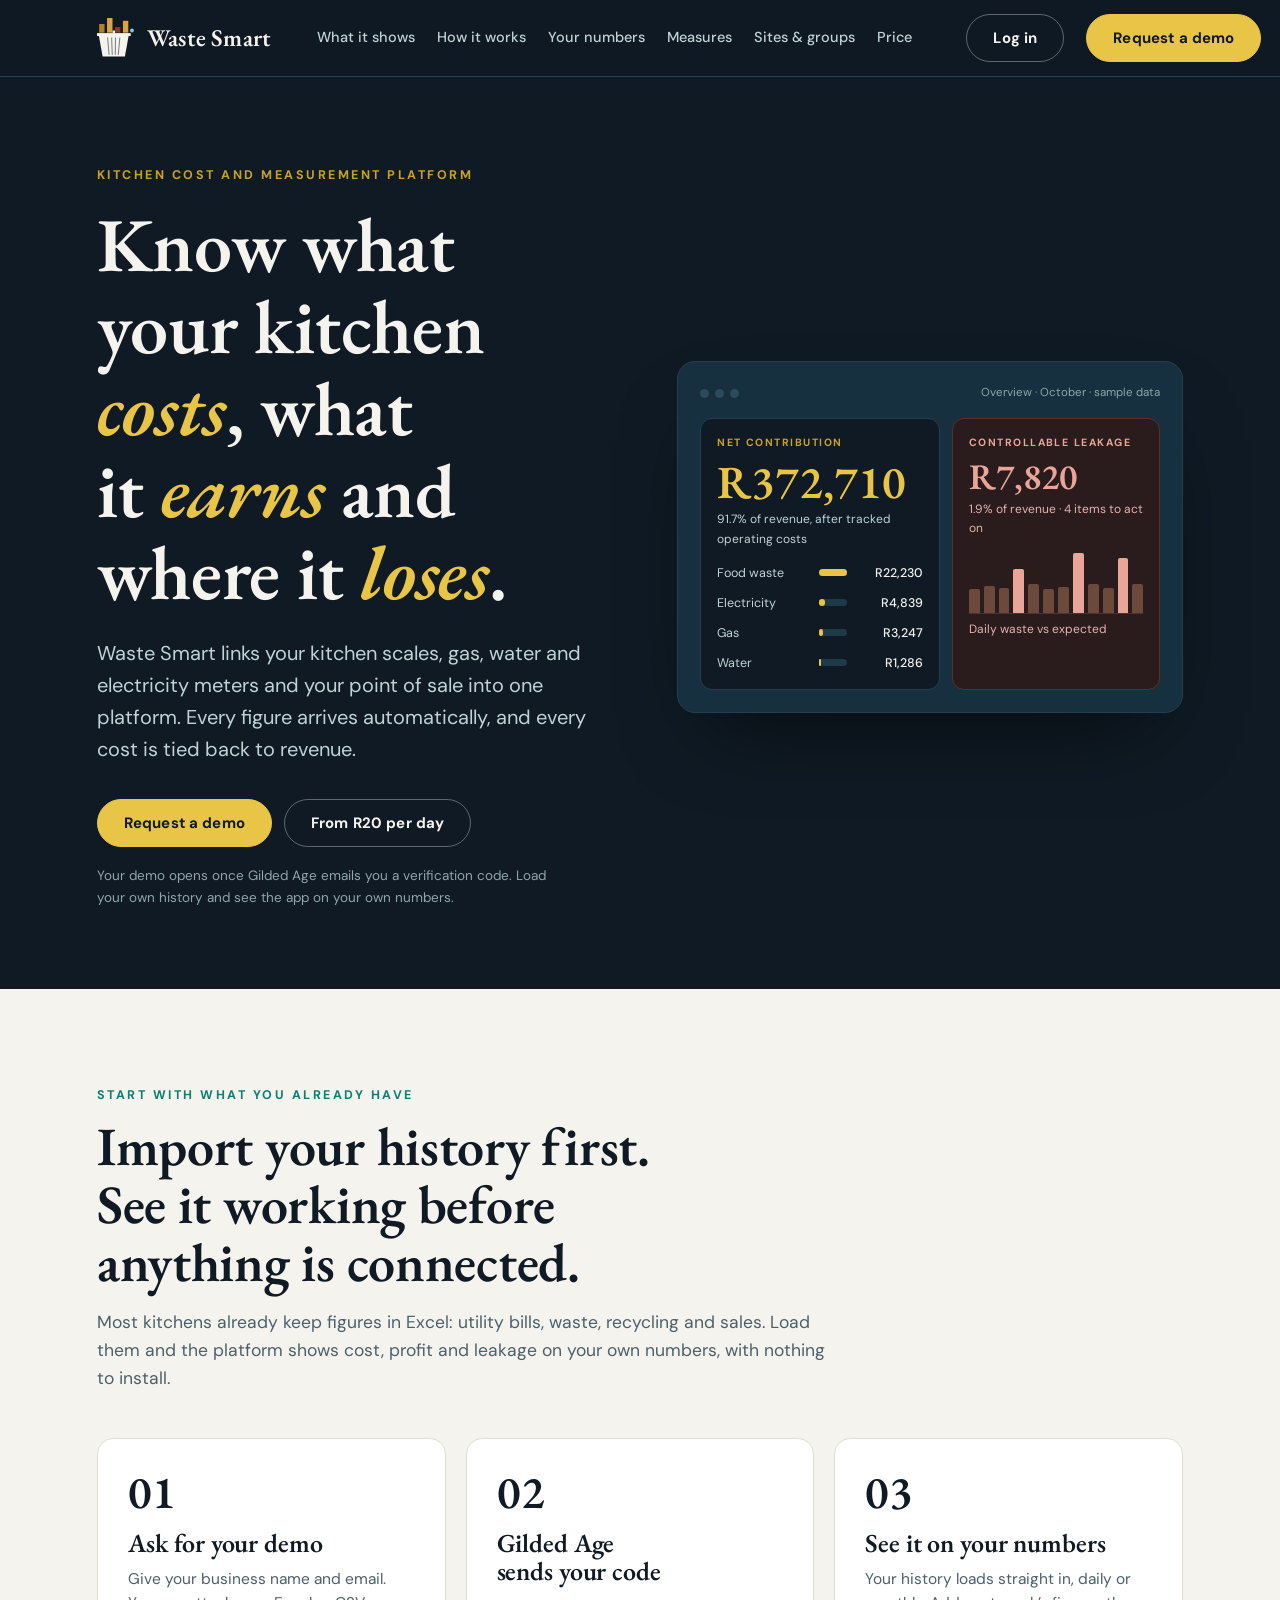
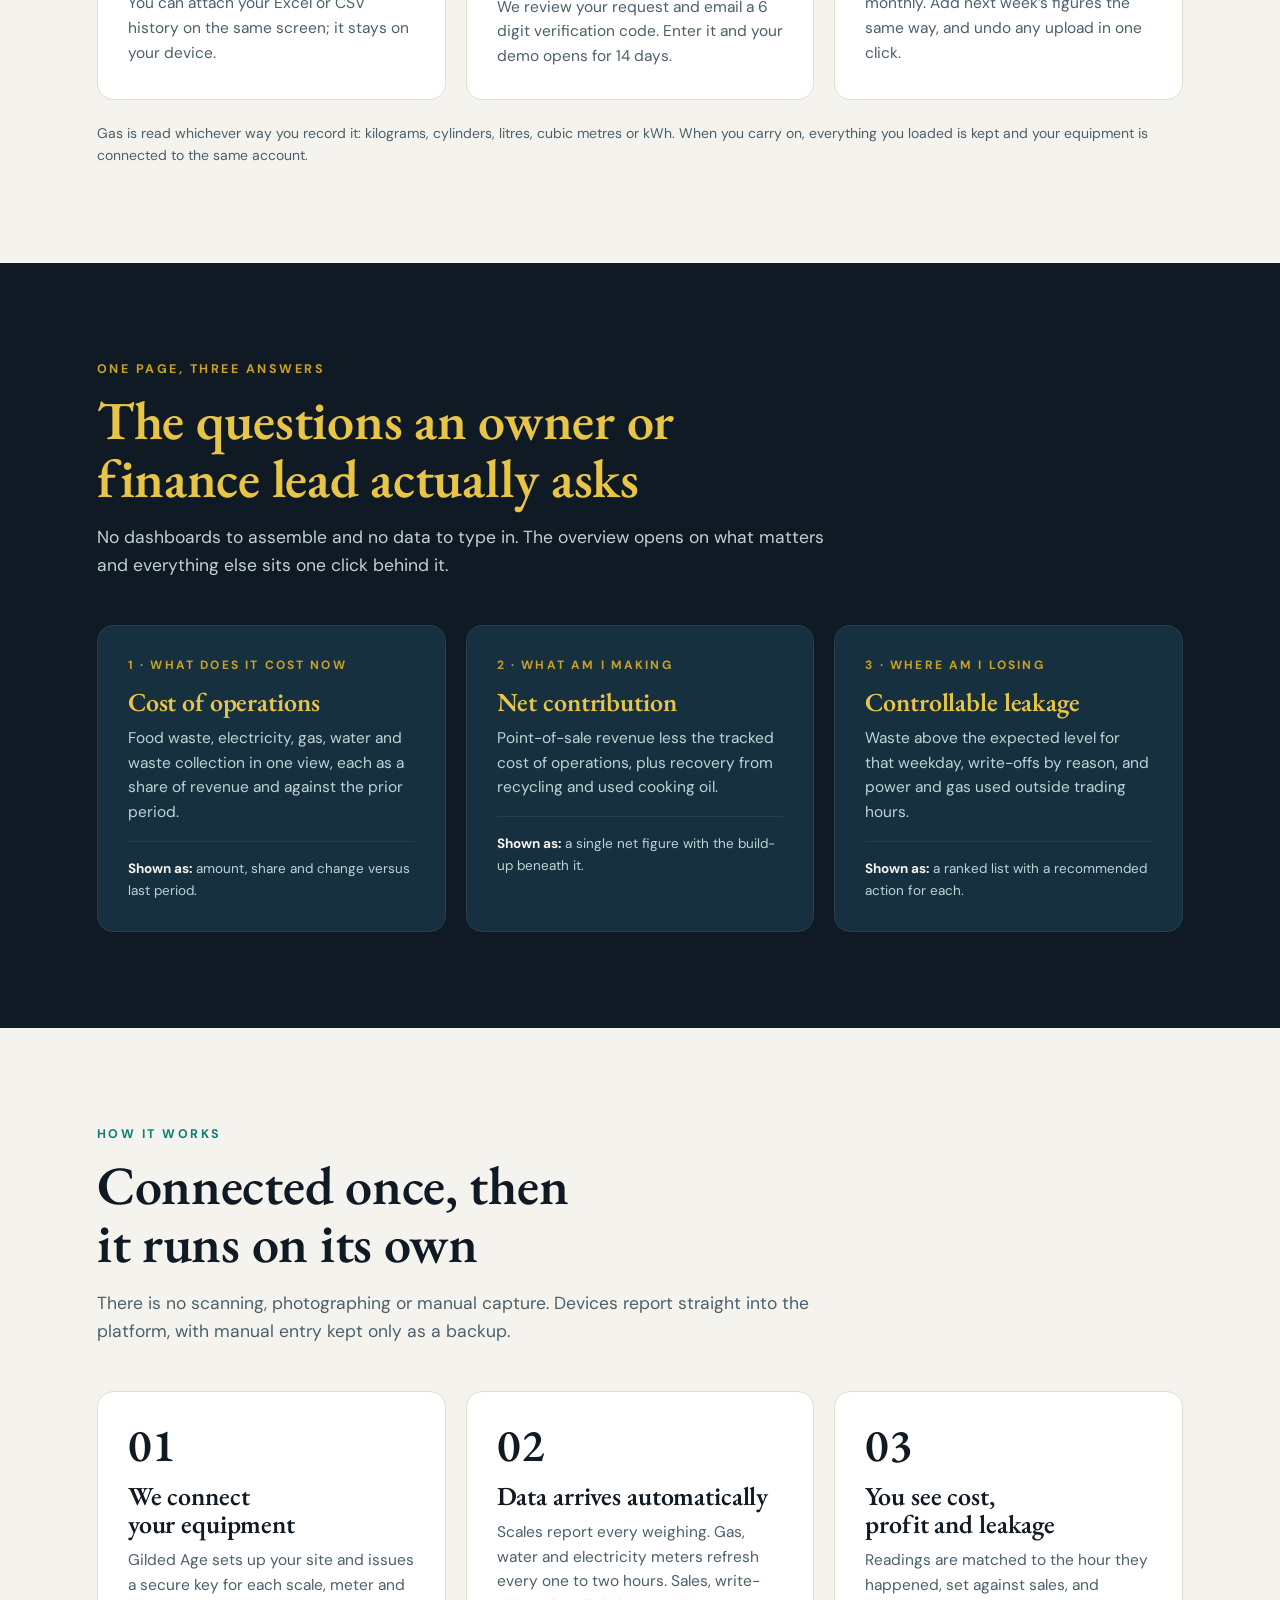
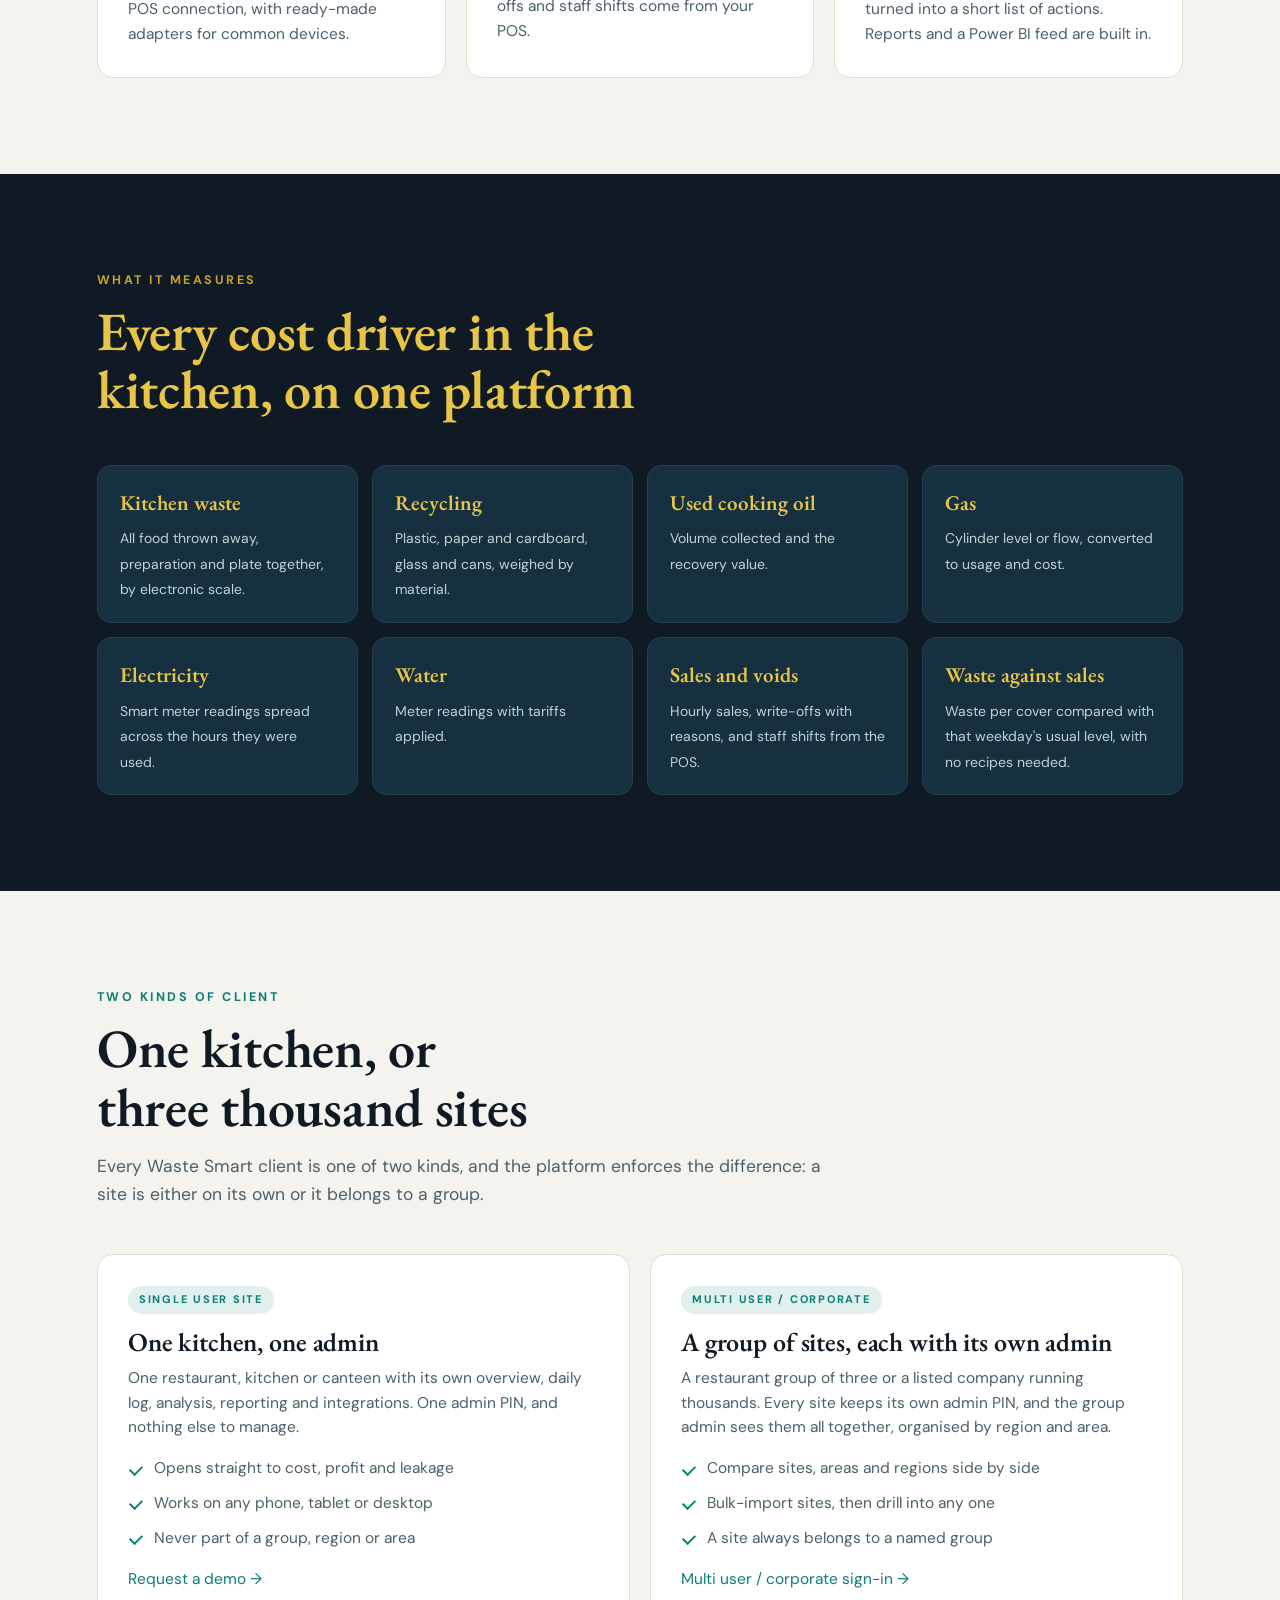
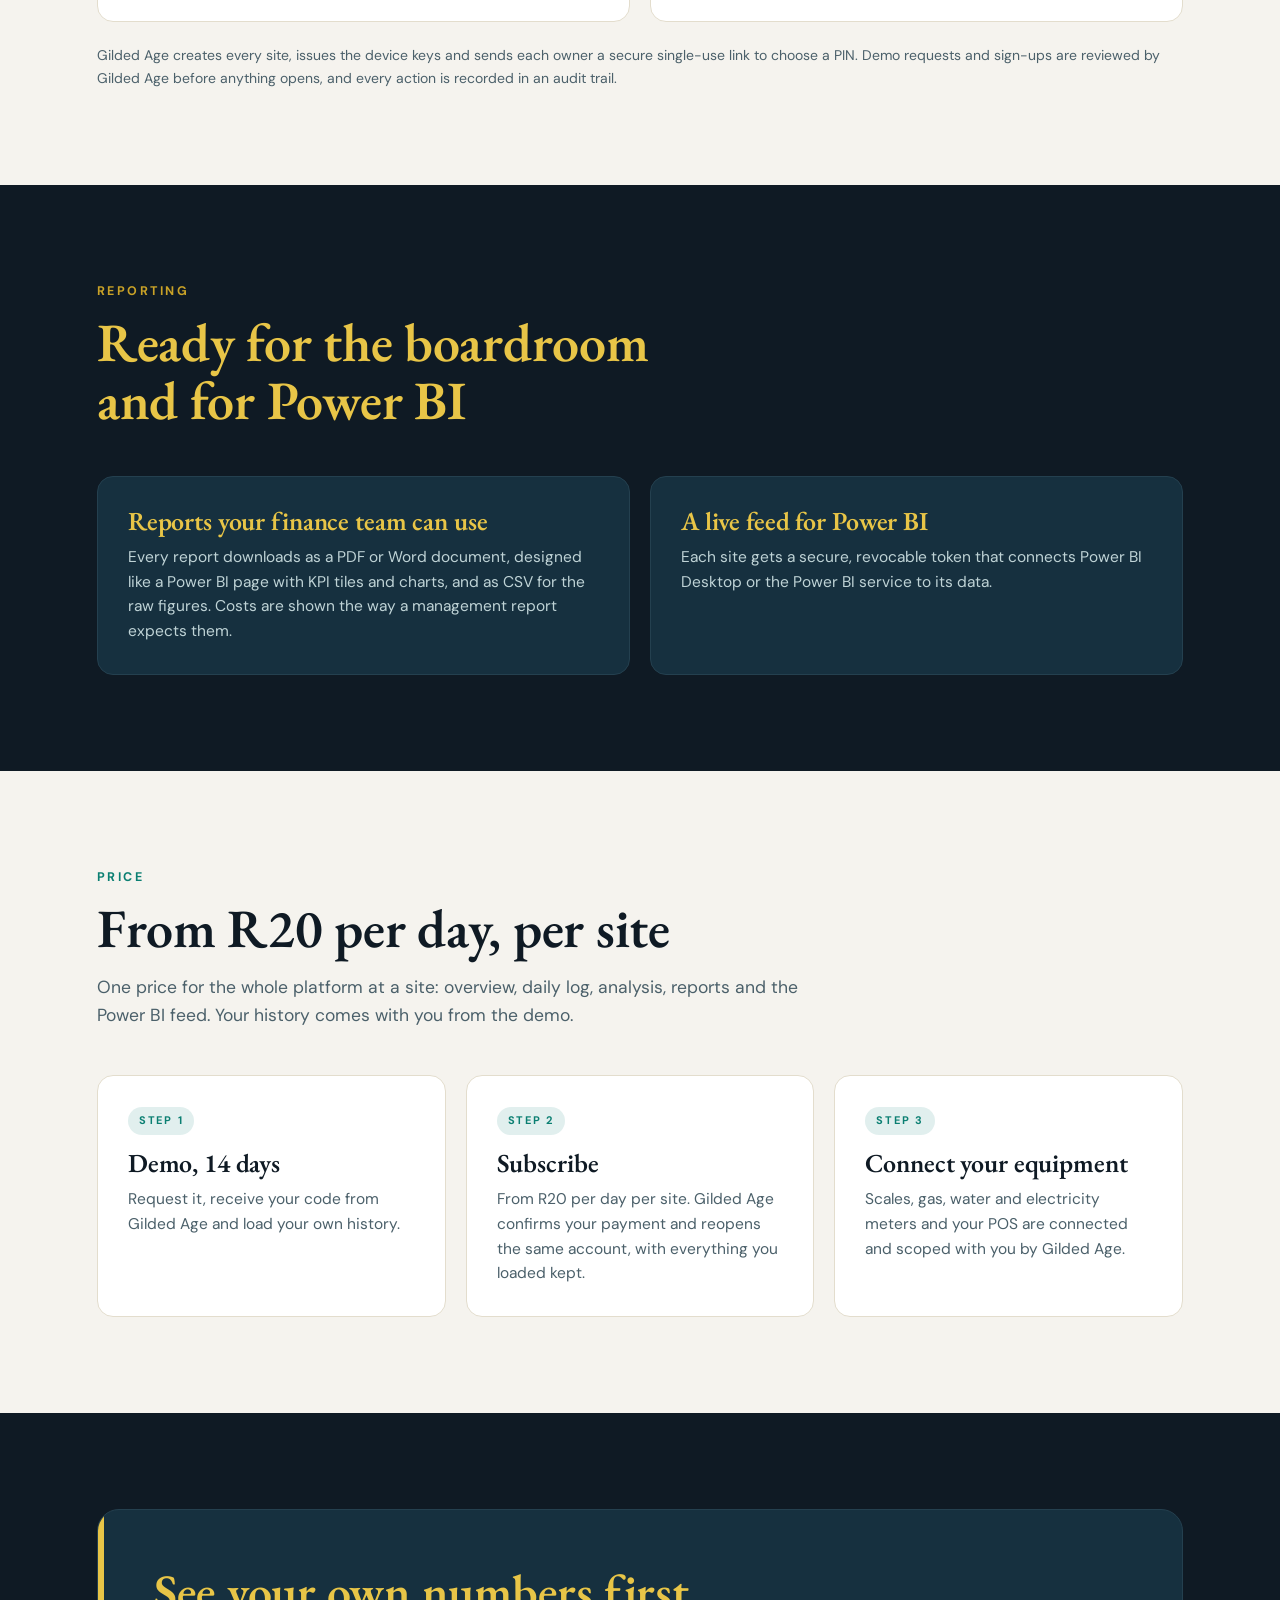
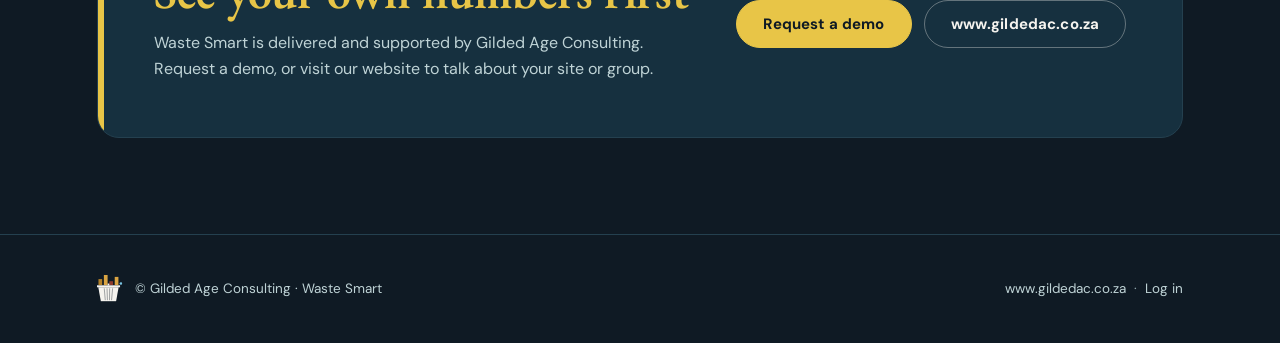
==== commit 9de27d8f: "Add files via upload" ====
--- a/index.html
+++ b/index.html
@@ -3,107 +3,113 @@
 <head>
 <meta charset="utf-8">
 <meta name="viewport" content="width=device-width,initial-scale=1,viewport-fit=cover">
-<meta name="theme-color" content="#0C1118">
+<meta name="theme-color" content="#0F1A24">
 <title>Waste Smart | Know what your kitchen costs, earns and loses</title>
 <meta name="description" content="Waste Smart links kitchen scales, utility meters and your POS into one platform that shows what operations cost, what you are earning and where you are losing. Delivered by Gilded Age Consulting.">
 <meta property="og:title" content="Waste Smart by Gilded Age Consulting">
 <meta property="og:description" content="Scales, gas, water and electricity meters and your POS in one costing platform for single kitchens and multi-site groups.">
-<link rel="icon" href="data:image/svg+xml,%3Csvg xmlns='http://www.w3.org/2000/svg' viewBox='0 0 32 32'%3E%3Crect width='32' height='32' rx='7' fill='%2314B8A6'/%3E%3Ctext x='16' y='23' font-size='20' font-weight='800' text-anchor='middle' font-family='Arial' fill='%2306201C'%3EW%3C/text%3E%3C/svg%3E">
+<link rel="icon" href="data:image/svg+xml,%3Csvg xmlns=%22http://www.w3.org/2000/svg%22 viewBox=%220 0 32 32%22%3E%3Crect width=%2232%22 height=%2232%22 rx=%227%22 fill=%22%23F5F3EE%22/%3E%3Csvg x=%224%22 y=%223%22 width=%2224%22 height=%2226%22 viewBox=%2220 30 760 800%22%3E%3Crect x=%2283%22 y=%22170%22 width=%22108%22 height=%22173%22 fill=%22%23B28029%22/%3E%3Crect x=%22241%22 y=%2243%22 width=%22109%22 height=%22300%22 fill=%22%23DAA442%22/%3E%3Crect x=%22400%22 y=%22232%22 width=%22108%22 height=%22111%22 fill=%22%238C3A2C%22/%3E%3Crect x=%22558%22 y=%22106%22 width=%22108%22 height=%22237%22 fill=%22%23DAA442%22/%3E%3Ccircle cx=%22739%22 cy=%22299%22 r=%2239%22 fill=%22%237AC5E4%22/%3E%3Cg fill=%22%231A1712%22%3E%3Crect x=%22352%22 y=%22300%22 width=%2248%22 height=%2256%22/%3E%3Crect x=%2236%22 y=%22352%22 width=%22678%22 height=%2258%22/%3E%3Cpolygon points=%2278%2C410 672%2C410 598%2C820 152%2C820%22/%3E%3C/g%3E%3Cg stroke=%22%23F5F3EE%22 stroke-width=%2211%22 stroke-linecap=%22butt%22%3E%3Cline x1=%22252%22 y1=%22440%22 x2=%22282%22 y2=%22787%22/%3E%3Cline x1=%22333%22 y1=%22440%22 x2=%22345%22 y2=%22787%22/%3E%3Cline x1=%22410%22 y1=%22440%22 x2=%22405%22 y2=%22787%22/%3E%3Cline x1=%22497%22 y1=%22440%22 x2=%22465%22 y2=%22787%22/%3E%3C/g%3E%3C/svg%3E%3C/svg%3E">
 <link rel="preconnect" href="https://fonts.googleapis.com"><link rel="preconnect" href="https://fonts.gstatic.com" crossorigin>
-<link href="https://fonts.googleapis.com/css2?family=Manrope:wght@500;600;700;800&display=swap" rel="stylesheet">
+<link href="https://fonts.googleapis.com/css2?family=DM+Sans:wght@400;500;700&family=EB+Garamond:wght@500;600;700&display=swap" rel="stylesheet">
 <style>
-:root{--bg:#0C1118;--surf:#121A24;--surf2:#162030;--line:#243041;--ink:#E8EDF4;--mut:#A9B6C7;--dim:#7D8CA0;--acc:#14B8A6;--acc-ink:#06201C;--good:#5EEAD4;--warn:#F5A524;--bad:#FF8A80;color-scheme:dark}
+:root{--navy:#0F1A24;--card:#16303F;--card2:#1C3A4B;--cream:#F5F3EE;--gold:#C9A227;--gold2:#E8C547;--teal:#0B7F72;--teal2:#5EEAD4;--mut:#BFD3D6;--dim:#8FA6AB;--line:#24404F;--bad:#E8A598;
+--gut:clamp(24px,6vw,88px);--bg:var(--navy);--ink:var(--cream);--head:var(--gold2);--eyebrow:var(--gold);--sub:var(--mut);--cardbg:var(--card);--cardline:var(--line);--tagbg:rgba(232,197,71,.14);--tagink:var(--gold2);--bin:#F5F3EE;--slit:#0F1A24;color-scheme:dark}
 *{box-sizing:border-box}
 html{scroll-behavior:smooth}
-body{margin:0;background:var(--bg);color:var(--ink);font-family:'Manrope',system-ui,-apple-system,'Segoe UI',Roboto,sans-serif;font-size:16px;line-height:1.55;-webkit-font-smoothing:antialiased;overflow-x:hidden}
-a{color:var(--good);text-decoration:none}a:hover{text-decoration:underline}
-.wrap{max-width:1180px;margin:0 auto;padding-left:max(20px,env(safe-area-inset-left,0px));padding-right:max(20px,env(safe-area-inset-right,0px))}
-h1,h2,h3{margin:0;text-wrap:balance;letter-spacing:-.025em;line-height:1.1}
+body{margin:0;background:var(--navy);color:var(--cream);font-family:'DM Sans',system-ui,-apple-system,'Segoe UI',Roboto,sans-serif;font-size:16px;line-height:1.6;-webkit-font-smoothing:antialiased;overflow-x:hidden}
+a{color:var(--gold2);text-decoration:none}a:hover{text-decoration:underline}
+.wrap{max-width:1240px;margin:0 auto;padding-left:max(var(--gut),env(safe-area-inset-left,0px));padding-right:max(var(--gut),env(safe-area-inset-right,0px))}
+h1,h2,h3{margin:0;text-wrap:balance;font-family:'EB Garamond',Georgia,'Times New Roman',serif;font-weight:600;line-height:1.08;letter-spacing:-.005em}
 p{margin:0}
-.eyebrow{font-size:12px;font-weight:800;letter-spacing:.14em;text-transform:uppercase;color:var(--good)}
-.btn{display:inline-flex;align-items:center;justify-content:center;gap:8px;min-height:46px;padding:0 22px;border-radius:9px;font-weight:700;font-size:15px;border:1px solid var(--line);color:var(--ink);background:transparent;cursor:pointer;text-decoration:none}
-.btn:hover{text-decoration:none;border-color:#35506b;background:var(--surf)}
-.btn.pri{background:var(--acc);border-color:var(--acc);color:var(--acc-ink)}
-.btn.pri:hover{background:#2dd4bf;border-color:#2dd4bf}
-/* nav */
-header{position:sticky;top:0;z-index:20;background:rgba(12,17,24,.92);backdrop-filter:blur(10px);border-bottom:1px solid #1E2733;padding-top:env(safe-area-inset-top,0px)}
-.nav{display:flex;align-items:center;gap:22px;min-height:64px}
-.brand{display:flex;align-items:center;gap:10px;font-weight:800;font-size:19px;letter-spacing:-.01em;color:var(--ink)}
+.eyebrow{font-size:12.5px;font-weight:700;letter-spacing:.2em;text-transform:uppercase;color:var(--eyebrow)}
+.btn{display:inline-flex;align-items:center;justify-content:center;gap:8px;min-height:48px;padding:0 26px;border-radius:999px;font-weight:700;font-size:15px;border:1.5px solid rgba(245,243,238,.35);color:var(--cream);background:transparent;cursor:pointer;text-decoration:none;letter-spacing:.01em}
+.btn:hover{text-decoration:none;border-color:var(--gold2);color:var(--gold2)}
+.btn.pri{background:var(--gold2);border-color:var(--gold2);color:var(--navy)}
+.btn.pri:hover{background:#f2d467;border-color:#f2d467;color:var(--navy)}
+header{position:sticky;top:0;z-index:20;background:rgba(15,26,36,.94);backdrop-filter:blur(10px);border-bottom:1px solid var(--line);padding-top:env(safe-area-inset-top,0px)}
+.nav{display:flex;align-items:center;gap:22px;min-height:76px}.nav a{white-space:nowrap}.nav .sm{display:none}
+.brand{display:flex;align-items:center;gap:12px;color:var(--cream);font-family:'EB Garamond',Georgia,serif;font-weight:600;font-size:24px;letter-spacing:.01em}
 .brand:hover{text-decoration:none}
-.brand i{width:28px;height:28px;border-radius:7px;background:var(--acc);color:var(--acc-ink);display:grid;place-items:center;font-style:normal;font-size:15px}
-.nav nav{display:flex;gap:4px;margin-left:12px}
-.nav nav a{padding:8px 12px;border-radius:7px;color:var(--mut);font-weight:600;font-size:14.5px}
-.nav nav a:hover{color:var(--ink);background:var(--surf);text-decoration:none}
+.brand svg{width:38px;height:41px;flex:none}
+.nav nav{display:flex;gap:2px;margin-left:14px}
+.nav nav a{padding:8px 10px;border-radius:999px;color:var(--mut);font-weight:500;font-size:14.5px}
+.nav nav a:hover{color:var(--gold2);text-decoration:none}
 .nav .sp{flex:1}
-/* hero */
-.hero{padding:72px 0 56px;display:grid;grid-template-columns:minmax(0,1.02fr) minmax(0,1fr);gap:48px;align-items:center}
-.hero h1{font-size:clamp(36px,5.2vw,62px);font-weight:800;margin-top:14px}
-.hero h1 em{font-style:normal;color:var(--good)}
-.hero .lead{font-size:clamp(17px,2vw,20px);color:var(--mut);margin-top:20px;max-width:34em}
-.hero .cta{display:flex;flex-wrap:wrap;gap:12px;margin-top:30px}
-.hero .note{font-size:13px;color:var(--dim);margin-top:16px}
-/* product mock */
-.mock{background:var(--surf);border:1px solid var(--line);border-radius:14px;padding:18px;box-shadow:0 30px 80px -30px rgba(20,184,166,.25),0 2px 0 rgba(255,255,255,.03) inset}
-.mock .bar{display:flex;align-items:center;gap:6px;margin-bottom:14px}
-.mock .bar i{width:9px;height:9px;border-radius:50%;background:#2B3A4E}
+.hero{padding-top:88px;padding-bottom:80px;display:grid;grid-template-columns:minmax(0,1.02fr) minmax(0,1fr);gap:64px;align-items:center}
+.hero h1{font-size:clamp(42px,6vw,76px);margin-top:18px;color:var(--cream)}
+.hero h1 em{font-style:italic;color:var(--gold2)}
+.hero .lead{font-size:clamp(17px,2vw,20px);color:var(--mut);margin-top:24px;max-width:33em}
+.hero .cta{display:flex;flex-wrap:wrap;gap:12px;margin-top:34px}
+.hero .note{font-size:13.5px;color:var(--dim);margin-top:18px;max-width:34em}
+.mock{background:var(--card);border:1px solid var(--line);border-radius:18px;padding:22px;box-shadow:0 40px 90px -40px rgba(0,0,0,.7)}
+.mock .bar{display:flex;align-items:center;gap:6px;margin-bottom:16px}
+.mock .bar i{width:9px;height:9px;border-radius:50%;background:#2B4A5B}
 .mock .bar span{margin-left:auto;font-size:11.5px;color:var(--dim)}
 .mk-top{display:grid;grid-template-columns:minmax(0,1.15fr) minmax(0,1fr);gap:12px}
-.mk-card{background:var(--bg);border:1px solid var(--line);border-radius:10px;padding:14px}
-.mk-card small{display:block;font-size:10.5px;font-weight:800;letter-spacing:.1em;text-transform:uppercase;color:var(--dim)}
-.mk-big{font-size:clamp(28px,4vw,40px);font-weight:800;letter-spacing:-.04em;color:var(--good);line-height:1.05;margin-top:4px}
-.mk-card .sub{font-size:12px;color:var(--mut);margin-top:3px}
-.mk-leak{background:#2A1416;border-color:#5B2227}
-.mk-leak small{color:var(--bad)}.mk-leak .mk-big{color:var(--bad);font-size:clamp(24px,3vw,30px)}
-.mk-rows{margin-top:12px;display:grid;gap:9px}
-.mk-row{display:grid;grid-template-columns:minmax(0,92px) minmax(0,1fr) 62px;gap:10px;align-items:center;font-size:12.5px}
+.mk-card{background:var(--navy);border:1px solid var(--line);border-radius:12px;padding:16px}
+.mk-card small{display:block;font-size:10.5px;font-weight:700;letter-spacing:.14em;text-transform:uppercase;color:var(--gold)}
+.mk-big{font-family:'EB Garamond',Georgia,serif;font-size:clamp(32px,4.2vw,46px);font-weight:600;color:var(--gold2);line-height:1.05;margin-top:6px}
+.mk-card .sub{font-size:12px;color:var(--mut);margin-top:4px}
+.mk-leak{background:#2A1B1C;border-color:#5B2F2A}
+.mk-leak small{color:var(--bad)}.mk-leak .mk-big{color:var(--bad);font-size:clamp(28px,3.4vw,36px)}
+.mk-rows{margin-top:14px;display:grid;gap:10px}
+.mk-row{display:grid;grid-template-columns:minmax(0,92px) minmax(0,1fr) 66px;gap:10px;align-items:center;font-size:12.5px}
 .mk-row span:first-child{color:var(--mut);white-space:nowrap;overflow:hidden;text-overflow:ellipsis}
-.mk-row b{text-align:right;font-variant-numeric:tabular-nums}
-.mk-track{height:7px;background:#1E2733;border-radius:4px}.mk-track i{display:block;height:7px;border-radius:4px;background:var(--warn)}
-.mk-chart{display:flex;align-items:flex-end;gap:4px;height:64px;margin-top:10px;border-bottom:1px solid #2E3B4F}
-.mk-chart i{flex:1;background:#35516F;border-radius:2px 2px 0 0}.mk-chart i.f{background:var(--bad)}
-/* sections */
-section{padding:72px 0}
-section.alt{background:#0F151D;border-top:1px solid #1B2430;border-bottom:1px solid #1B2430}
-.sec-h{max-width:44em;margin-bottom:38px}
-.sec-h h2{font-size:clamp(28px,3.6vw,42px);font-weight:800;margin-top:10px}
-.sec-h p{color:var(--mut);margin-top:14px;font-size:17px}
-.grid3{display:grid;grid-template-columns:repeat(3,minmax(0,1fr));gap:16px}
-.grid2{display:grid;grid-template-columns:repeat(2,minmax(0,1fr));gap:16px}
-.card{background:var(--surf);border:1px solid var(--line);border-radius:12px;padding:24px}
-.card h3{font-size:19px;font-weight:800;margin-bottom:8px}
-.card p{color:var(--mut);font-size:15px}
-.q{font-size:12px;font-weight:800;letter-spacing:.12em;color:var(--good);margin-bottom:10px;display:block}
-.card .ans{margin-top:14px;padding-top:14px;border-top:1px solid var(--line);font-size:13.5px;color:var(--dim)}
+.mk-row b{text-align:right;font-variant-numeric:tabular-nums;font-weight:500}
+.mk-track{height:7px;background:#1E3A49;border-radius:4px}.mk-track i{display:block;height:7px;border-radius:4px;background:var(--gold2)}
+.mk-chart{display:flex;align-items:flex-end;gap:4px;height:64px;margin-top:12px;border-bottom:1px solid #4A3330}
+.mk-chart i{flex:1;background:#6B4A3C;border-radius:2px 2px 0 0}.mk-chart i.f{background:var(--bad)}
+section{padding:96px 0;background:var(--bg);color:var(--ink)}
+section.light{--bg:var(--cream);--ink:var(--navy);--head:var(--navy);--eyebrow:var(--teal);--sub:#4B606A;--cardbg:#FFFFFF;--cardline:#E3DDCD;--tagbg:rgba(11,127,114,.12);--tagink:var(--teal);--bin:#1A1712;--slit:#F5F3EE;color-scheme:light}
+section.light a{color:var(--teal)}
+.sec-h{max-width:46em;margin-bottom:46px}
+.sec-h h2{font-size:clamp(32px,4.4vw,54px);margin-top:12px;color:var(--head)}
+.sec-h p{color:var(--sub);margin-top:16px;font-size:17.5px}
+.grid3{display:grid;grid-template-columns:repeat(3,minmax(0,1fr));gap:20px}
+.grid2{display:grid;grid-template-columns:repeat(2,minmax(0,1fr));gap:20px}
+.card{background:var(--cardbg);border:1px solid var(--cardline);border-radius:16px;padding:30px}
+.card h3{font-size:26px;margin-bottom:10px;color:var(--head)}
+.card p{color:var(--sub);font-size:15.5px}
+.q{font-size:12px;font-weight:700;letter-spacing:.18em;color:var(--eyebrow);margin-bottom:12px;display:block}
+.card .ans{margin-top:16px;padding-top:16px;border-top:1px solid var(--cardline);font-size:13.5px;color:var(--sub)}
 .card .ans b{color:var(--ink)}
-.steps{counter-reset:s;display:grid;grid-template-columns:repeat(3,minmax(0,1fr));gap:16px}
-.step{position:relative;padding:24px;border:1px solid var(--line);border-radius:12px;background:var(--surf)}
-.step:before{counter-increment:s;content:counter(s);display:grid;place-items:center;width:34px;height:34px;border-radius:50%;background:var(--acc);color:var(--acc-ink);font-weight:800;margin-bottom:14px}
-.step h3{font-size:19px;font-weight:800;margin-bottom:8px}.step p{color:var(--mut);font-size:15px}
-.meas{display:grid;grid-template-columns:repeat(4,minmax(0,1fr));gap:12px}
-.m{background:var(--surf);border:1px solid var(--line);border-radius:10px;padding:16px 18px}
-.m b{display:block;font-size:15.5px;margin-bottom:4px}.m span{font-size:13.5px;color:var(--mut)}
-.tag{display:inline-block;font-size:11px;font-weight:800;letter-spacing:.08em;padding:3px 8px;border-radius:5px;background:#10343A;color:var(--good);margin-bottom:10px}
-.list{margin:14px 0 0;padding:0;list-style:none;display:grid;gap:9px}
-.list li{position:relative;padding-left:24px;color:var(--mut);font-size:15px}
-.list li:before{content:"";position:absolute;left:2px;top:.5em;width:10px;height:6px;border-left:2px solid var(--good);border-bottom:2px solid var(--good);transform:rotate(-45deg)}
-.cta-band{background:linear-gradient(135deg,#0F2A2E,#121A24 60%);border:1px solid #1E4A4C;border-radius:16px;padding:44px;display:flex;flex-wrap:wrap;gap:24px;align-items:center;justify-content:space-between}
-.cta-band h2{font-size:clamp(26px,3.2vw,36px);font-weight:800;max-width:20em}
-.cta-band p{color:var(--mut);margin-top:10px;max-width:34em}
-footer{border-top:1px solid #1B2430;padding:34px 0 calc(34px + env(safe-area-inset-bottom,0px));color:var(--dim);font-size:13.5px}
-footer .row{display:flex;flex-wrap:wrap;gap:12px 28px;align-items:center;justify-content:space-between}
+.steps{counter-reset:s;display:grid;grid-template-columns:repeat(3,minmax(0,1fr));gap:20px}
+.step{padding:30px;border:1px solid var(--cardline);border-radius:16px;background:var(--cardbg)}
+.step:before{counter-increment:s;content:"0" counter(s);display:block;font-family:'EB Garamond',Georgia,serif;font-size:46px;font-weight:600;line-height:1;color:var(--head);margin-bottom:14px}
+section:not(.light) .step:before{color:var(--gold2)}
+.step h3{font-size:26px;margin-bottom:10px;color:var(--head)}.step p{color:var(--sub);font-size:15.5px}
+.meas{display:grid;grid-template-columns:repeat(4,minmax(0,1fr));gap:14px}
+.m{background:var(--cardbg);border:1px solid var(--cardline);border-radius:14px;padding:20px 22px}
+.m b{display:block;font-family:'EB Garamond',Georgia,serif;font-size:21px;font-weight:600;margin-bottom:6px;color:var(--head)}.m span{font-size:14px;color:var(--sub)}
+.tag{display:inline-block;font-size:11px;font-weight:700;letter-spacing:.16em;padding:5px 11px;border-radius:999px;background:var(--tagbg);color:var(--tagink);margin-bottom:14px}
+.list{margin:16px 0 0;padding:0;list-style:none;display:grid;gap:10px}
+.list li{position:relative;padding-left:26px;color:var(--sub);font-size:15.5px}
+.list li:before{content:"";position:absolute;left:2px;top:.55em;width:10px;height:6px;border-left:2px solid var(--eyebrow);border-bottom:2px solid var(--eyebrow);transform:rotate(-45deg)}
+.note{font-size:14px;color:var(--sub)}
+.cta-band{background:var(--card);border:1px solid var(--line);border-radius:22px;padding:56px;display:flex;flex-wrap:wrap;gap:28px;align-items:center;justify-content:space-between;position:relative;overflow:hidden}
+.cta-band:before{content:"";position:absolute;left:0;top:0;bottom:0;width:6px;background:var(--gold2)}
+.cta-band h2{font-size:clamp(32px,4vw,48px);max-width:16em;color:var(--gold2)}
+.cta-band p{color:var(--mut);margin-top:12px;max-width:34em}
+footer{background:var(--navy);border-top:1px solid var(--line);padding:40px 0 calc(40px + env(safe-area-inset-bottom,0px));color:var(--dim);font-size:13.5px}
+footer .row{display:flex;flex-wrap:wrap;gap:14px 28px;align-items:center;justify-content:space-between}
+footer .fb{display:flex;align-items:center;gap:12px;color:var(--mut)}footer .fb svg{width:26px;height:28px}
 footer a{color:var(--mut)}
-@media(max-width:940px){.hero{grid-template-columns:minmax(0,1fr);padding-top:44px;gap:36px}.grid3,.steps{grid-template-columns:minmax(0,1fr)}.meas{grid-template-columns:repeat(2,minmax(0,1fr))}.grid2{grid-template-columns:minmax(0,1fr)}.nav nav{display:none}}
-@media(max-width:520px){.meas{grid-template-columns:minmax(0,1fr)}section{padding:52px 0}.cta-band{padding:28px 22px}.btn{width:100%}.hero .cta .btn,.cta-band .btn{width:100%}.nav .btn{width:auto;min-height:40px;padding:0 16px}.mk-top{grid-template-columns:minmax(0,1fr)}}
+@media(max-width:1100px){.nav nav a:nth-child(n+4){display:none}}
+@media(max-width:940px){.hero{grid-template-columns:minmax(0,1fr);padding-top:56px;padding-bottom:56px;gap:44px}.grid3,.steps{grid-template-columns:minmax(0,1fr)}.meas{grid-template-columns:repeat(2,minmax(0,1fr))}.grid2{grid-template-columns:minmax(0,1fr)}.nav nav{display:none}section{padding:72px 0}}
+@media(max-width:520px){.meas{grid-template-columns:minmax(0,1fr)}section{padding:60px 0}.cta-band{padding:34px 26px}.hero .cta .btn,.cta-band .btn{width:100%}.nav .btn{width:auto;min-height:40px;padding:0 16px}.nav{gap:10px}.brand{font-size:20px;gap:9px}.brand svg{width:32px;height:35px}.nav .lg{display:none}.nav .sm{display:inline}.mk-top{grid-template-columns:minmax(0,1fr)}.card,.step{padding:24px}}
+@media(max-width:380px){.nav{gap:6px}.nav .btn{padding:0 12px;font-size:14px;min-height:38px}.brand{font-size:17px;gap:7px}.brand svg{width:26px;height:28px}}
 @media(prefers-reduced-motion:reduce){html{scroll-behavior:auto}}
-:focus-visible{outline:2px solid var(--good);outline-offset:2px;border-radius:4px}
+:focus-visible{outline:2px solid var(--gold2);outline-offset:3px;border-radius:6px}
 </style>
 </head>
 <body>
+<svg width="0" height="0" style="position:absolute" aria-hidden="true"><defs><symbol id="wslogo" viewBox="20 30 760 800"><rect x="83" y="170" width="108" height="173" fill="#B28029"/><rect x="241" y="43" width="109" height="300" fill="#DAA442"/><rect x="400" y="232" width="108" height="111" fill="#8C3A2C"/><rect x="558" y="106" width="108" height="237" fill="#DAA442"/><circle cx="739" cy="299" r="39" fill="#7AC5E4"/><g fill="var(--bin,#1A1712)"><rect x="352" y="300" width="48" height="56"/><rect x="36" y="352" width="678" height="58"/><polygon points="78,410 672,410 598,820 152,820"/></g><g stroke="var(--slit,#F5F3EE)" stroke-width="11" stroke-linecap="butt"><line x1="252" y1="440" x2="282" y2="787"/><line x1="333" y1="440" x2="345" y2="787"/><line x1="410" y1="440" x2="405" y2="787"/><line x1="497" y1="440" x2="465" y2="787"/></g></symbol>
+</defs></svg>
 <header><div class="wrap nav">
-  <a class="brand" href="#top" aria-label="Waste Smart home"><i>W</i>Waste Smart</a>
-  <nav aria-label="Primary"><a href="#answers">What it shows</a><a href="#how">How it works</a><a href="#history">Your own numbers</a><a href="#measured">What it measures</a><a href="#groups">Single user and corporate</a><a href="#price">Price</a></nav>
+  <a class="brand" href="#top" aria-label="Waste Smart home"><svg viewBox="20 30 760 800" aria-hidden="true"><use href="#wslogo"/></svg>Waste Smart</a>
+  <nav aria-label="Primary"><a href="#answers">What it shows</a><a href="#how">How it works</a><a href="#history">Your numbers</a><a href="#measured">Measures</a><a href="#groups">Sites &amp; groups</a><a href="#price">Price</a></nav>
   <span class="sp"></span>
-  <a class="btn" href="app.html">Log in</a><a class="btn pri" href="app.html#demo">Request a demo</a>
+  <a class="btn" href="app.html">Log in</a><a class="btn pri" href="app.html#demo"><span class="lg">Request a demo</span><span class="sm">Demo</span></a>
 </div></header>
 
 <main id="top">
@@ -135,17 +141,17 @@
   </div>
 </div>
 
-<section id="history"><div class="wrap">
+<section class="light" id="history"><div class="wrap">
   <div class="sec-h"><div class="eyebrow">Start with what you already have</div><h2>Import your history first. See it working before anything is connected.</h2><p>Most kitchens already keep figures in Excel: utility bills, waste, recycling and sales. Load them and the platform shows cost, profit and leakage on your own numbers, with nothing to install.</p></div>
   <div class="steps">
     <div class="step"><h3>Ask for your demo</h3><p>Give your business name and email. You can attach your Excel or CSV history on the same screen; it stays on your device.</p></div>
     <div class="step"><h3>Gilded Age sends your code</h3><p>We review your request and email a 6 digit verification code. Enter it and your demo opens for 14 days.</p></div>
     <div class="step"><h3>See it on your numbers</h3><p>Your history loads straight in, daily or monthly. Add next week&rsquo;s figures the same way, and undo any upload in one click.</p></div>
   </div>
-  <p class="note" style="margin-top:18px;color:var(--dim)">Gas is read whichever way you record it: kilograms, cylinders, litres, cubic metres or kWh. When you carry on, everything you loaded is kept and your equipment is connected to the same account.</p>
-</div></section>
-
-<section class="alt" id="answers"><div class="wrap">
+  <p class="note" style="margin-top:22px">Gas is read whichever way you record it: kilograms, cylinders, litres, cubic metres or kWh. When you carry on, everything you loaded is kept and your equipment is connected to the same account.</p>
+</div></section>
+
+<section id="answers"><div class="wrap">
   <div class="sec-h"><div class="eyebrow">One page, three answers</div><h2>The questions an owner or finance lead actually asks</h2><p>No dashboards to assemble and no data to type in. The overview opens on what matters and everything else sits one click behind it.</p></div>
   <div class="grid3">
     <div class="card"><span class="q">1 &middot; WHAT DOES IT COST NOW</span><h3>Cost of operations</h3><p>Food waste, electricity, gas, water and waste collection in one view, each as a share of revenue and against the prior period.</p><div class="ans"><b>Shown as:</b> amount, share and change versus last period.</div></div>
@@ -154,7 +160,7 @@
   </div>
 </div></section>
 
-<section id="how"><div class="wrap">
+<section class="light" id="how"><div class="wrap">
   <div class="sec-h"><div class="eyebrow">How it works</div><h2>Connected once, then it runs on its own</h2><p>There is no scanning, photographing or manual capture. Devices report straight into the platform, with manual entry kept only as a backup.</p></div>
   <div class="steps">
     <div class="step"><h3>We connect your equipment</h3><p>Gilded Age sets up your site and issues a secure key for each scale, meter and POS connection, with ready-made adapters for common devices.</p></div>
@@ -163,7 +169,7 @@
   </div>
 </div></section>
 
-<section class="alt" id="measured"><div class="wrap">
+<section id="measured"><div class="wrap">
   <div class="sec-h"><div class="eyebrow">What it measures</div><h2>Every cost driver in the kitchen, on one platform</h2></div>
   <div class="meas">
     <div class="m"><b>Kitchen waste</b><span>All food thrown away, preparation and plate together, by electronic scale.</span></div>
@@ -177,16 +183,16 @@
   </div>
 </div></section>
 
-<section id="groups"><div class="wrap">
+<section class="light" id="groups"><div class="wrap">
   <div class="sec-h"><div class="eyebrow">Two kinds of client</div><h2>One kitchen, or three thousand sites</h2><p>Every Waste Smart client is one of two kinds, and the platform enforces the difference: a site is either on its own or it belongs to a group.</p></div>
   <div class="grid2">
     <div class="card"><span class="tag">SINGLE USER SITE</span><h3>One kitchen, one admin</h3><p>One restaurant, kitchen or canteen with its own overview, daily log, analysis, reporting and integrations. One admin PIN, and nothing else to manage.</p><ul class="list"><li>Opens straight to cost, profit and leakage</li><li>Works on any phone, tablet or desktop</li><li>Never part of a group, region or area</li></ul><p style="margin-top:16px"><a href="app.html#demo">Request a demo &rarr;</a></p></div>
     <div class="card"><span class="tag">MULTI USER / CORPORATE</span><h3>A group of sites, each with its own admin</h3><p>A restaurant group of three or a listed company running thousands. Every site keeps its own admin PIN, and the group admin sees them all together, organised by region and area.</p><ul class="list"><li>Compare sites, areas and regions side by side</li><li>Bulk-import sites, then drill into any one</li><li>A site always belongs to a named group</li></ul><p style="margin-top:16px"><a href="group.html">Multi user / corporate sign-in &rarr;</a></p></div>
   </div>
-  <p class="note" style="margin-top:18px">Gilded Age creates every site, issues the device keys and sends each owner a secure single-use link to choose a PIN. Demo requests and sign-ups are reviewed by Gilded Age before anything opens, and every action is recorded in an audit trail.</p>
-</div></section>
-
-<section class="alt"><div class="wrap">
+  <p class="note" style="margin-top:22px">Gilded Age creates every site, issues the device keys and sends each owner a secure single-use link to choose a PIN. Demo requests and sign-ups are reviewed by Gilded Age before anything opens, and every action is recorded in an audit trail.</p>
+</div></section>
+
+<section><div class="wrap">
   <div class="sec-h"><div class="eyebrow">Reporting</div><h2>Ready for the boardroom and for Power BI</h2></div>
   <div class="grid2">
     <div class="card"><h3>Reports your finance team can use</h3><p>Every report downloads as a PDF or Word document, designed like a Power BI page with KPI tiles and charts, and as CSV for the raw figures. Costs are shown the way a management report expects them.</p></div>
@@ -194,7 +200,7 @@
   </div>
 </div></section>
 
-<section id="price"><div class="wrap">
+<section class="light" id="price"><div class="wrap">
   <div class="sec-h"><div class="eyebrow">Price</div><h2>From R20 per day, per site</h2><p>One price for the whole platform at a site: overview, daily log, analysis, reports and the Power BI feed. Your history comes with you from the demo.</p></div>
   <div class="grid3">
     <div class="card"><span class="tag">STEP 1</span><h3>Demo, 14 days</h3><p>Request it, receive your code from Gilded Age and load your own history.</p></div>
@@ -203,7 +209,7 @@
   </div>
 </div></section>
 
-<section class="alt"><div class="wrap">
+<section><div class="wrap">
   <div class="cta-band">
     <div><h2>See your own numbers first</h2><p>Waste Smart is delivered and supported by Gilded Age Consulting. Request a demo, or visit our website to talk about your site or group.</p></div>
     <div style="display:flex;flex-wrap:wrap;gap:12px"><a class="btn pri" href="app.html#demo">Request a demo</a><a class="btn" href="https://www.gildedac.co.za" target="_blank" rel="noopener">www.gildedac.co.za</a></div>
@@ -212,7 +218,7 @@
 </main>
 
 <footer><div class="wrap row">
-  <span>&copy; Gilded Age Consulting &middot; Waste Smart</span>
+  <span class="fb"><svg viewBox="20 30 760 800" aria-hidden="true"><use href="#wslogo"/></svg><span>&copy; Gilded Age Consulting &middot; Waste Smart</span></span>
   <span><a href="https://www.gildedac.co.za" target="_blank" rel="noopener">www.gildedac.co.za</a> &nbsp;&middot;&nbsp; <a href="app.html">Log in</a></span>
 </div></footer>
 </body>
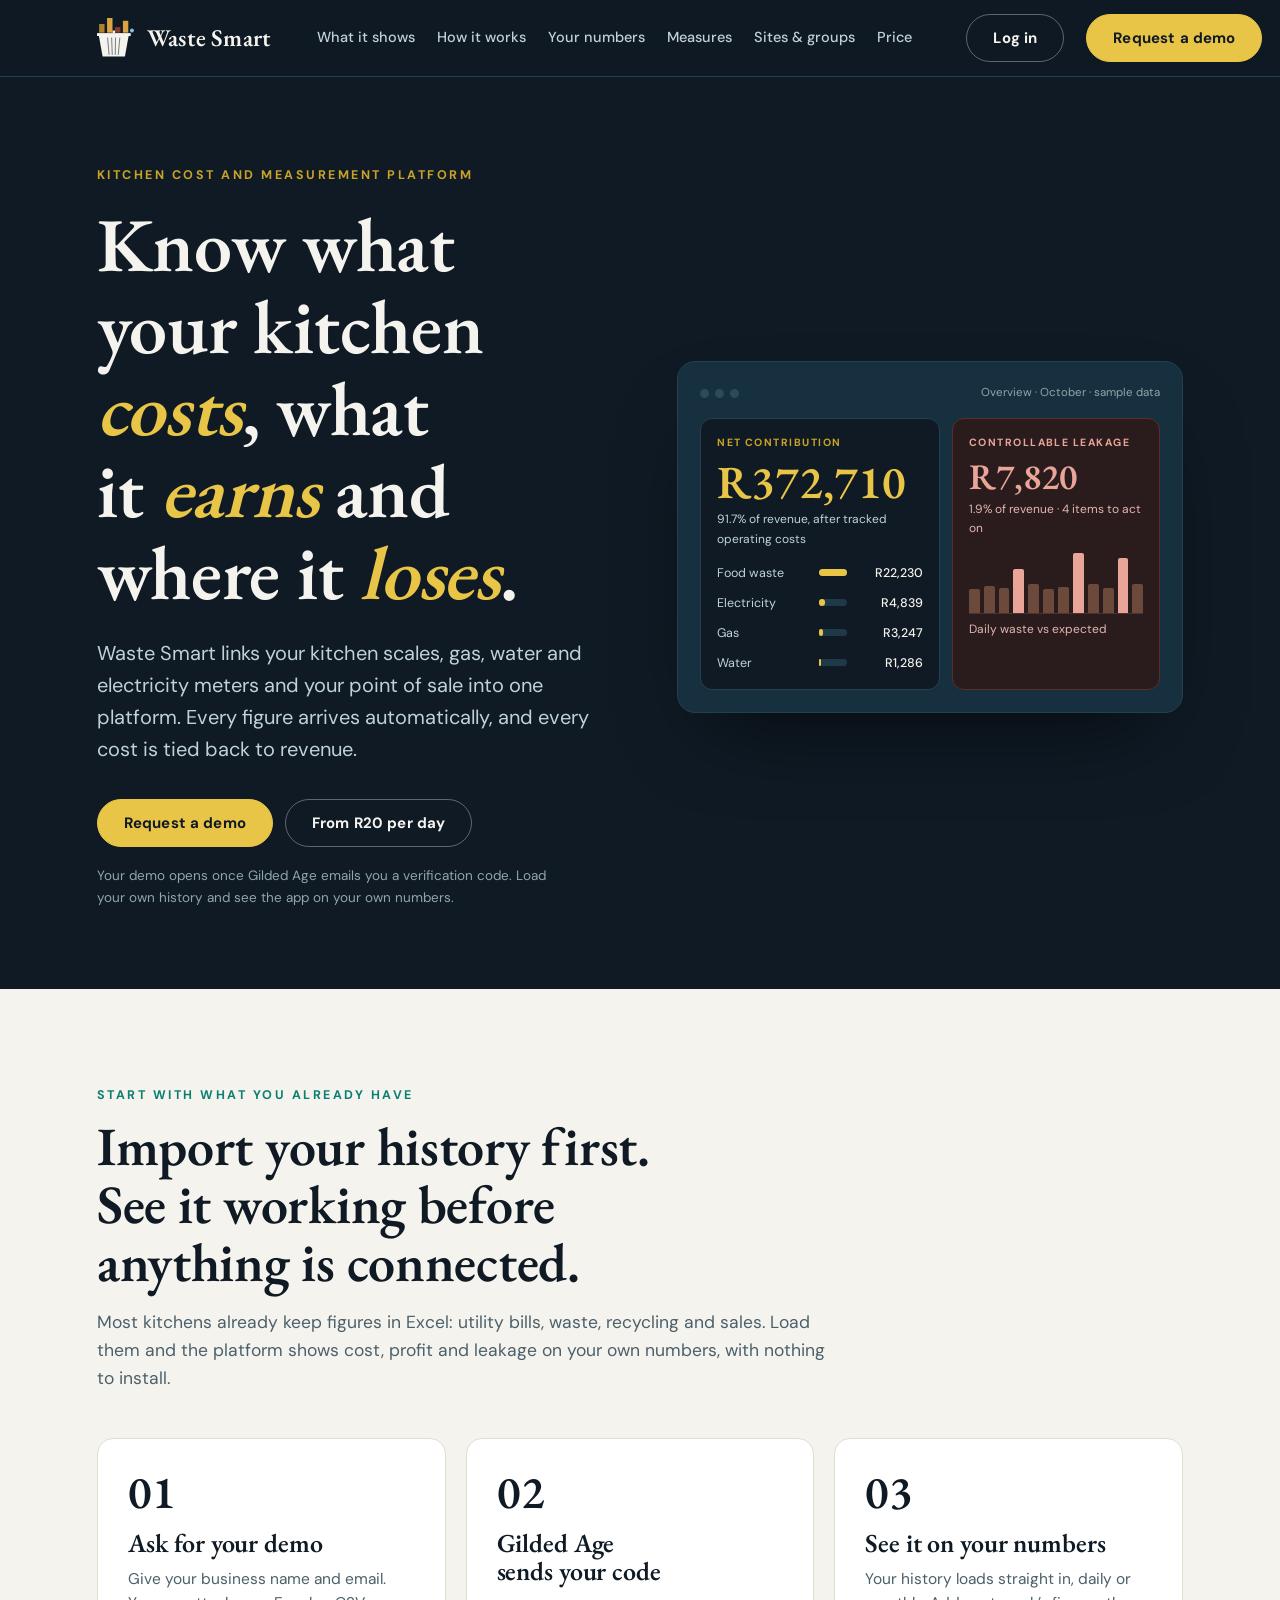
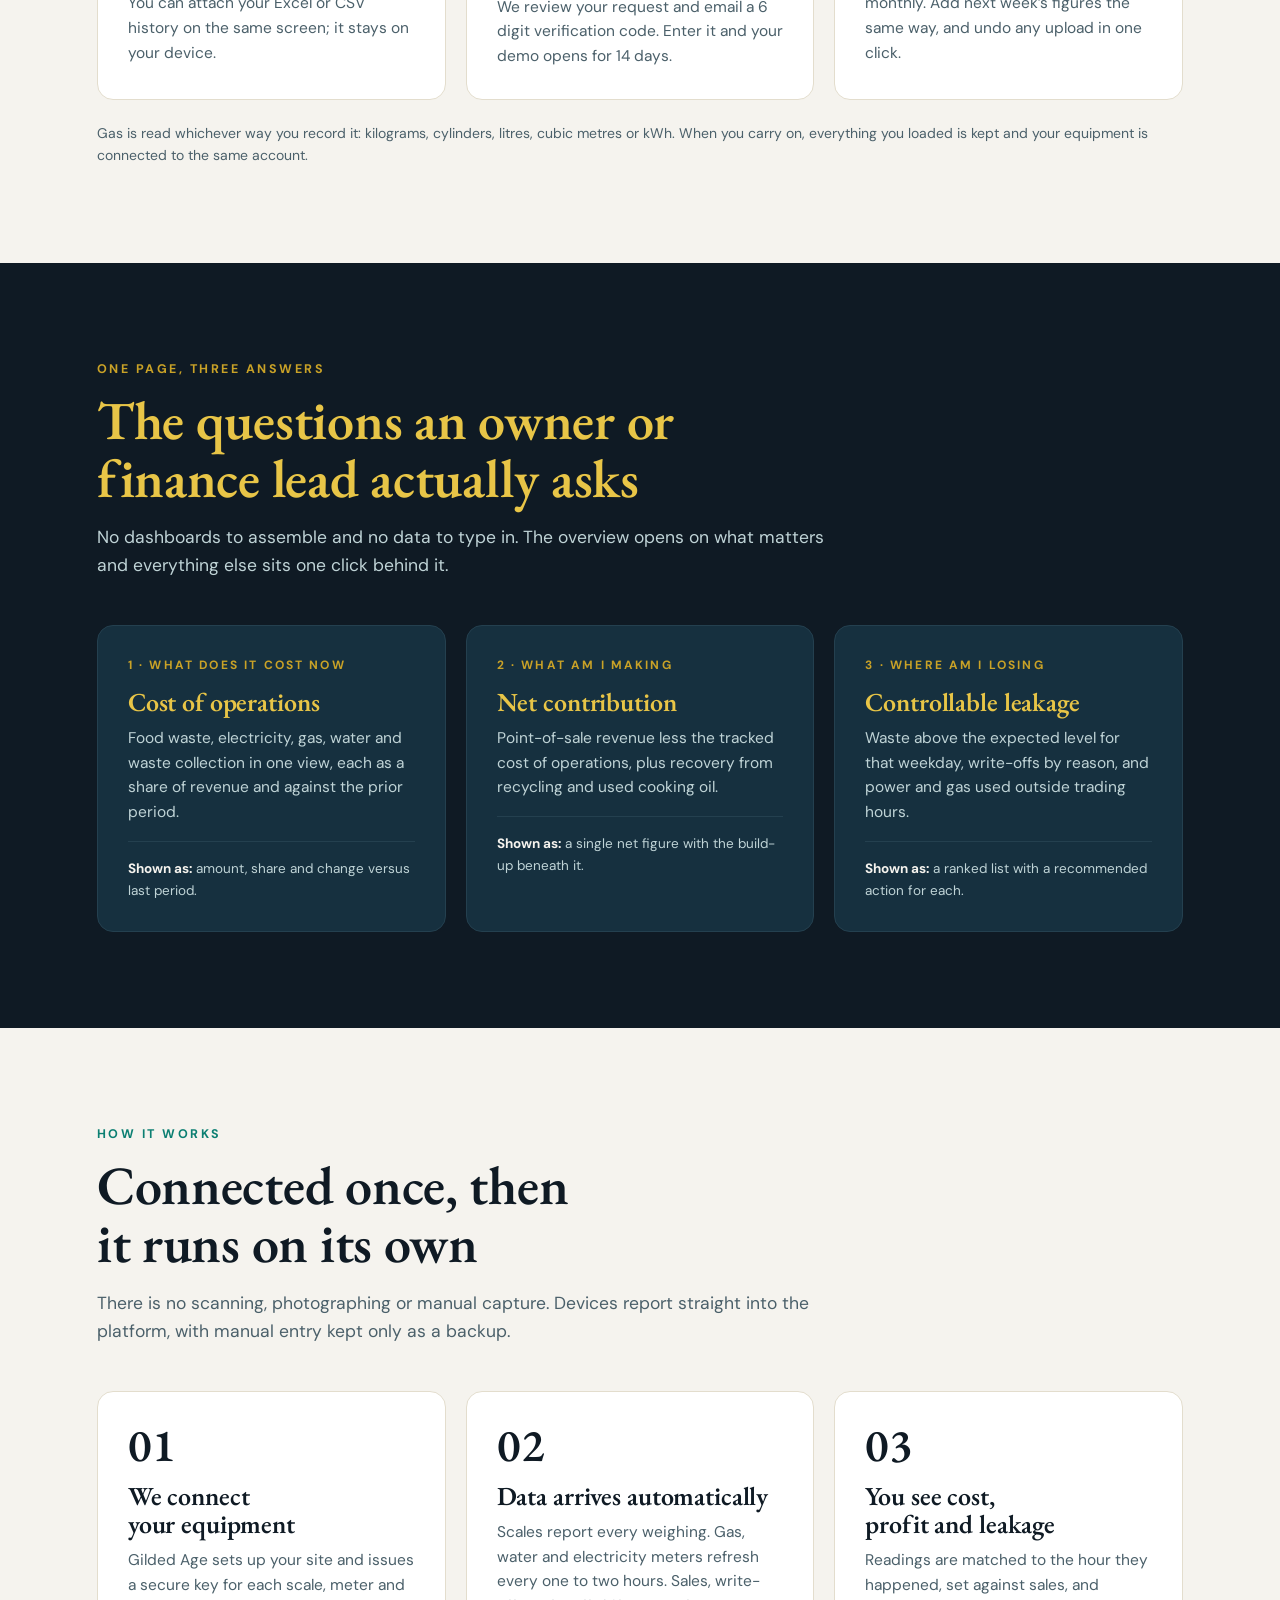
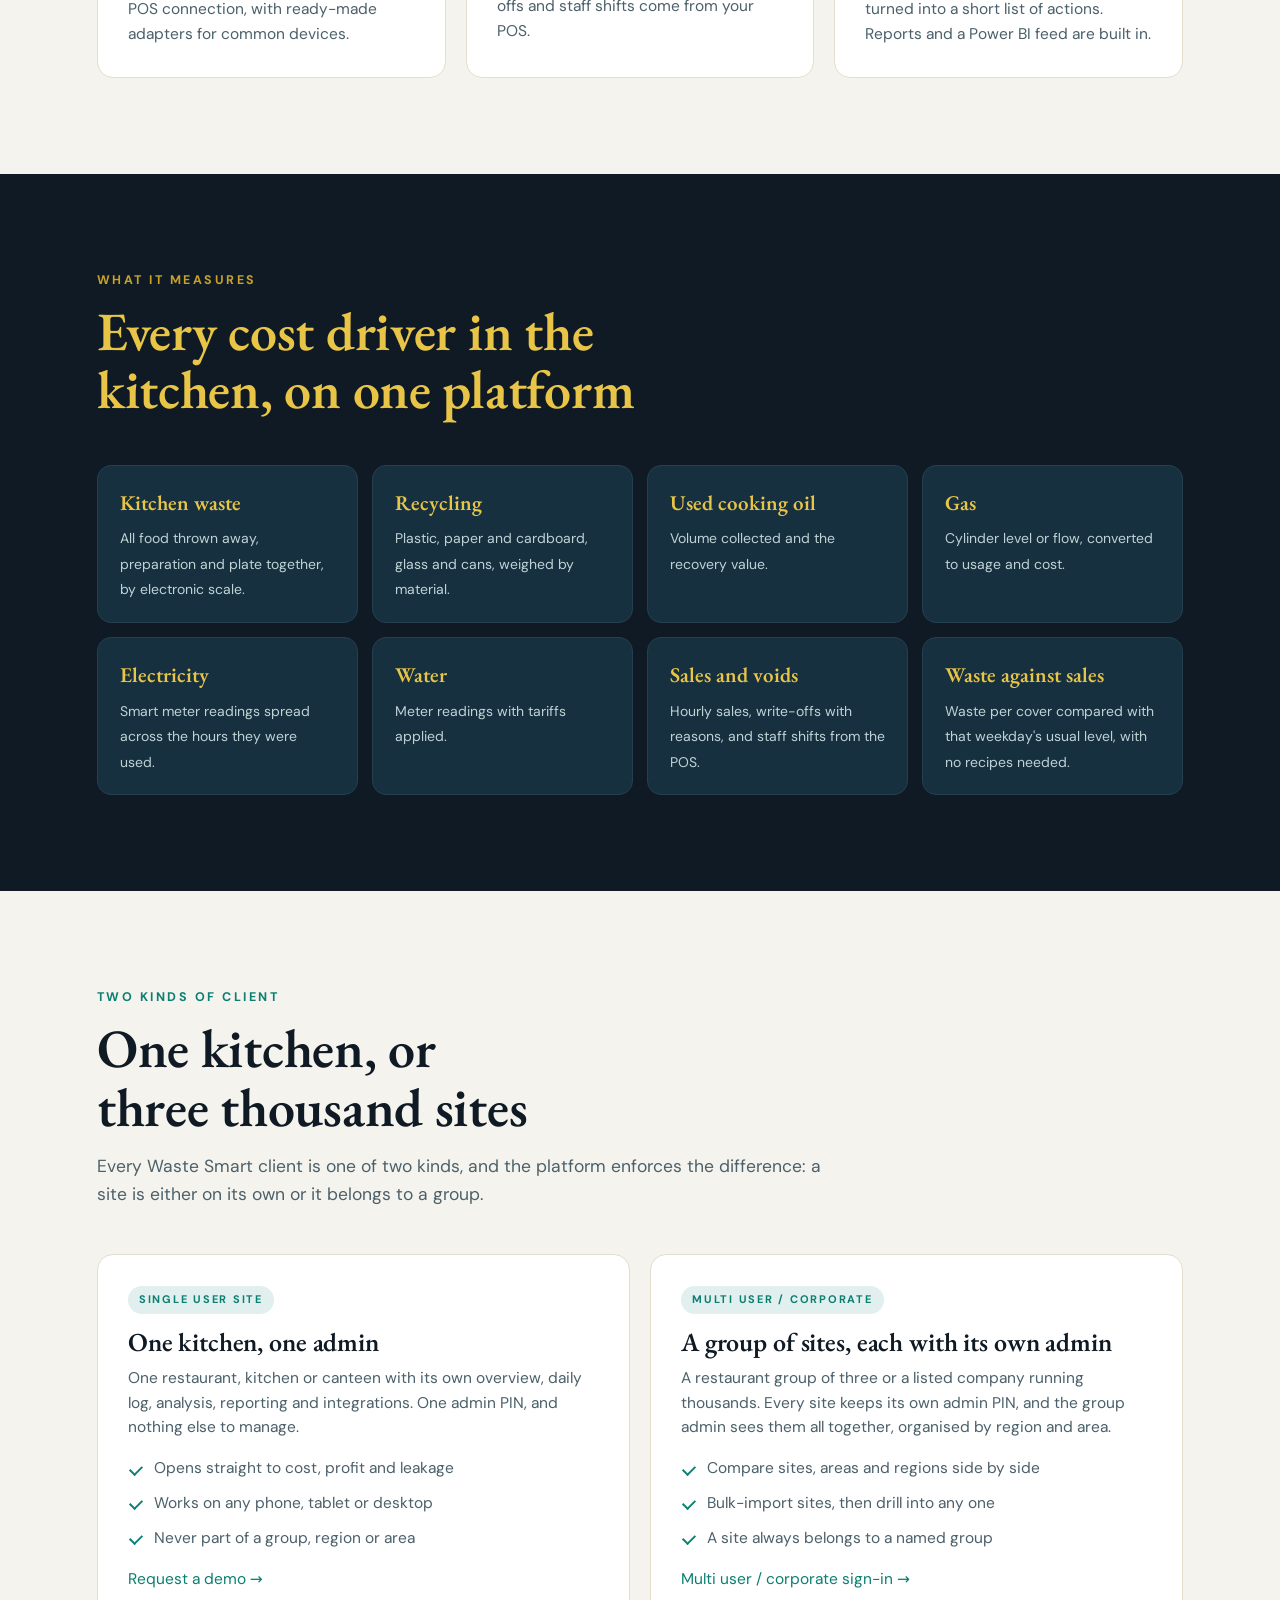
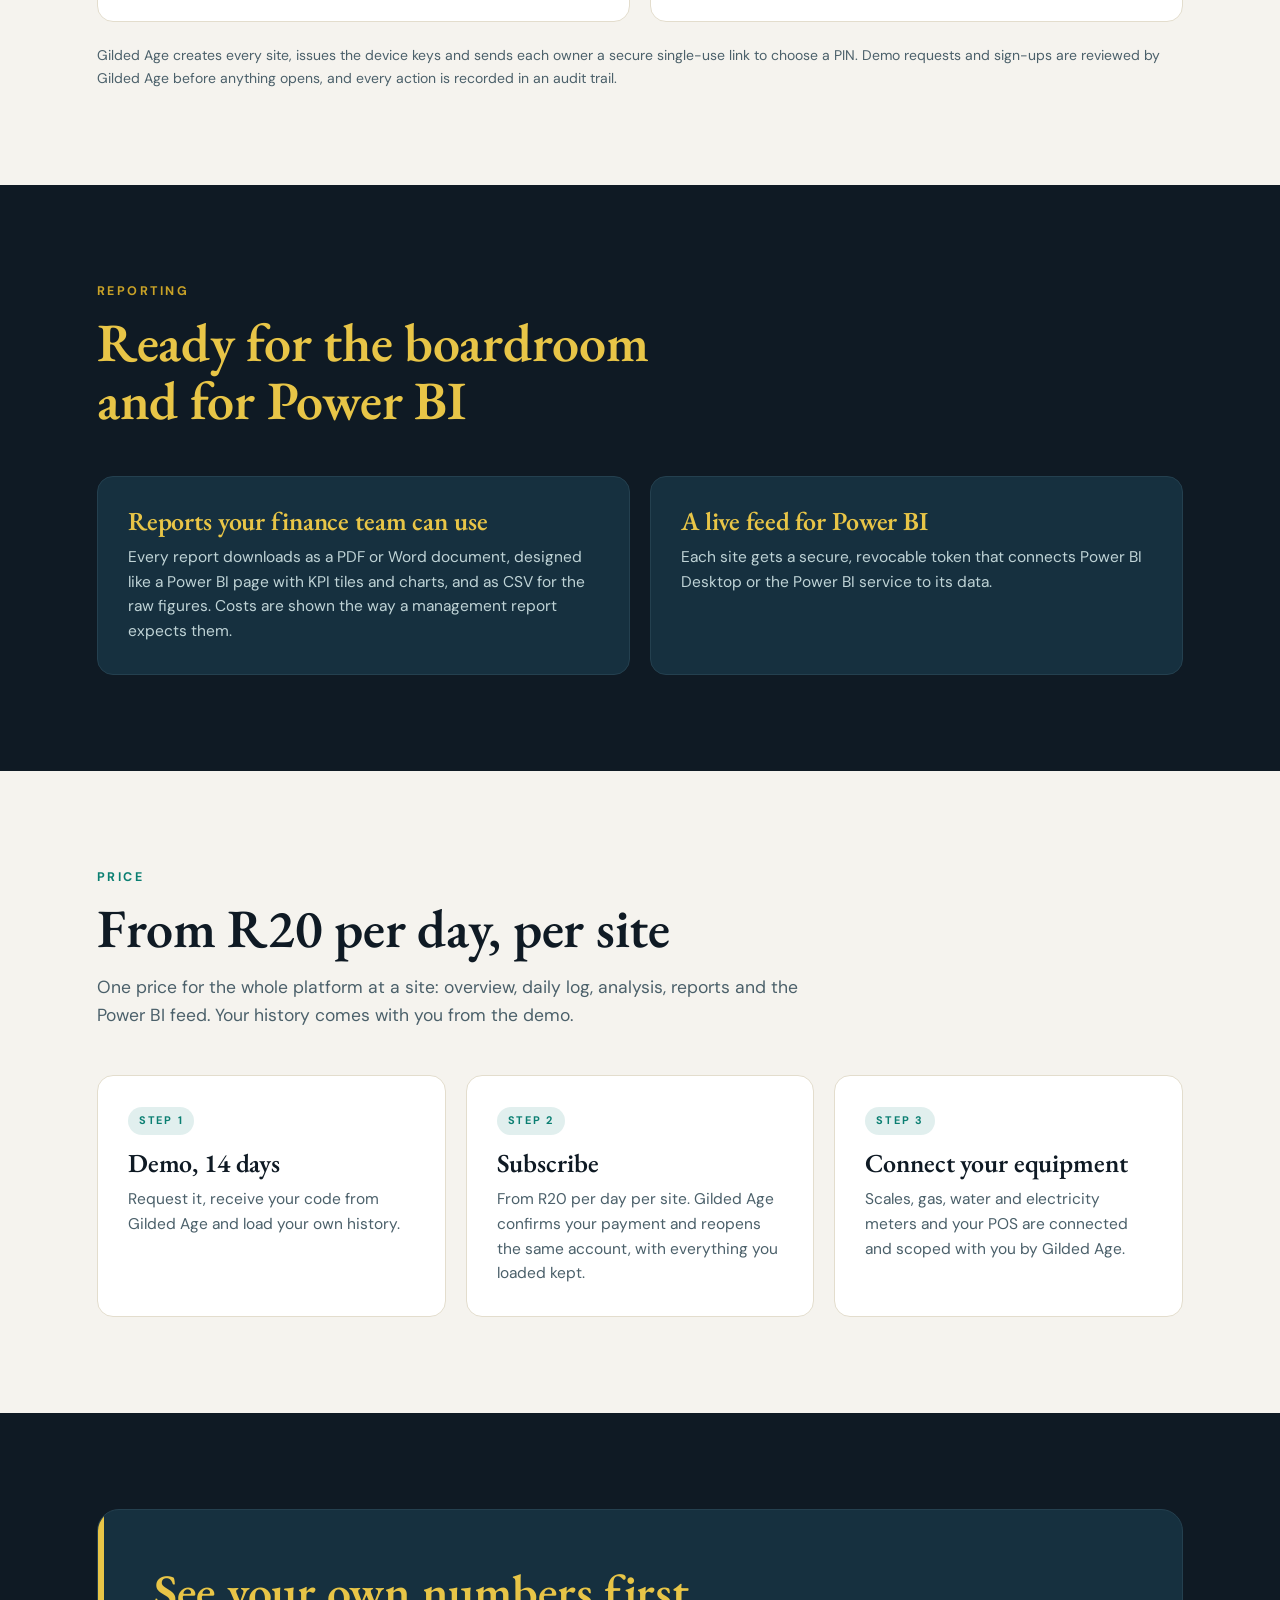
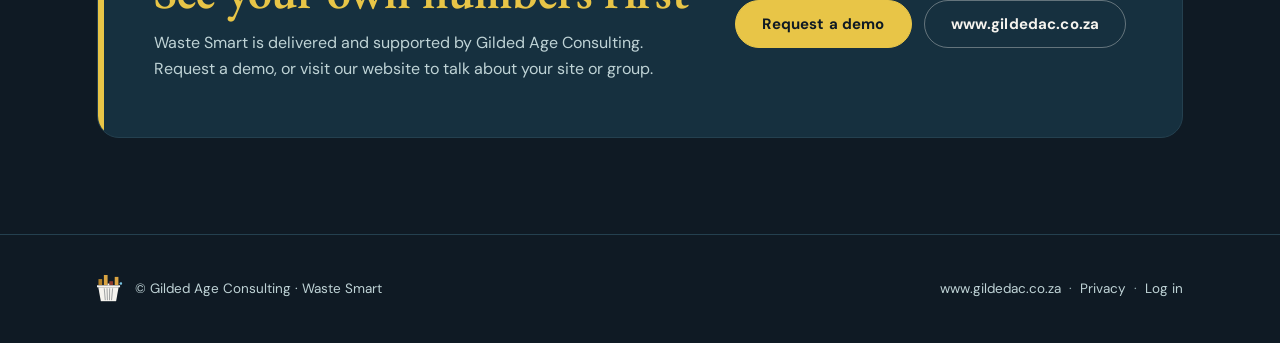
==== commit a7902175: "Add files via upload" ====
--- a/index.html
+++ b/index.html
@@ -9,8 +9,7 @@
 <meta property="og:title" content="Waste Smart by Gilded Age Consulting">
 <meta property="og:description" content="Scales, gas, water and electricity meters and your POS in one costing platform for single kitchens and multi-site groups.">
 <link rel="icon" href="data:image/svg+xml,%3Csvg xmlns=%22http://www.w3.org/2000/svg%22 viewBox=%220 0 32 32%22%3E%3Crect width=%2232%22 height=%2232%22 rx=%227%22 fill=%22%23F5F3EE%22/%3E%3Csvg x=%224%22 y=%223%22 width=%2224%22 height=%2226%22 viewBox=%2220 30 760 800%22%3E%3Crect x=%2283%22 y=%22170%22 width=%22108%22 height=%22173%22 fill=%22%23B28029%22/%3E%3Crect x=%22241%22 y=%2243%22 width=%22109%22 height=%22300%22 fill=%22%23DAA442%22/%3E%3Crect x=%22400%22 y=%22232%22 width=%22108%22 height=%22111%22 fill=%22%238C3A2C%22/%3E%3Crect x=%22558%22 y=%22106%22 width=%22108%22 height=%22237%22 fill=%22%23DAA442%22/%3E%3Ccircle cx=%22739%22 cy=%22299%22 r=%2239%22 fill=%22%237AC5E4%22/%3E%3Cg fill=%22%231A1712%22%3E%3Crect x=%22352%22 y=%22300%22 width=%2248%22 height=%2256%22/%3E%3Crect x=%2236%22 y=%22352%22 width=%22678%22 height=%2258%22/%3E%3Cpolygon points=%2278%2C410 672%2C410 598%2C820 152%2C820%22/%3E%3C/g%3E%3Cg stroke=%22%23F5F3EE%22 stroke-width=%2211%22 stroke-linecap=%22butt%22%3E%3Cline x1=%22252%22 y1=%22440%22 x2=%22282%22 y2=%22787%22/%3E%3Cline x1=%22333%22 y1=%22440%22 x2=%22345%22 y2=%22787%22/%3E%3Cline x1=%22410%22 y1=%22440%22 x2=%22405%22 y2=%22787%22/%3E%3Cline x1=%22497%22 y1=%22440%22 x2=%22465%22 y2=%22787%22/%3E%3C/g%3E%3C/svg%3E%3C/svg%3E">
-<link rel="preconnect" href="https://fonts.googleapis.com"><link rel="preconnect" href="https://fonts.gstatic.com" crossorigin>
-<link href="https://fonts.googleapis.com/css2?family=DM+Sans:wght@400;500;700&family=EB+Garamond:wght@500;600;700&display=swap" rel="stylesheet">
+<link rel="stylesheet" href="fonts.css">
 <style>
 :root{--navy:#0F1A24;--card:#16303F;--card2:#1C3A4B;--cream:#F5F3EE;--gold:#C9A227;--gold2:#E8C547;--teal:#0B7F72;--teal2:#5EEAD4;--mut:#BFD3D6;--dim:#8FA6AB;--line:#24404F;--bad:#E8A598;
 --gut:clamp(24px,6vw,88px);--bg:var(--navy);--ink:var(--cream);--head:var(--gold2);--eyebrow:var(--gold);--sub:var(--mut);--cardbg:var(--card);--cardline:var(--line);--tagbg:rgba(232,197,71,.14);--tagink:var(--gold2);--bin:#F5F3EE;--slit:#0F1A24;color-scheme:dark}
@@ -219,7 +218,7 @@
 
 <footer><div class="wrap row">
   <span class="fb"><svg viewBox="20 30 760 800" aria-hidden="true"><use href="#wslogo"/></svg><span>&copy; Gilded Age Consulting &middot; Waste Smart</span></span>
-  <span><a href="https://www.gildedac.co.za" target="_blank" rel="noopener">www.gildedac.co.za</a> &nbsp;&middot;&nbsp; <a href="app.html">Log in</a></span>
+  <span><a href="https://www.gildedac.co.za" target="_blank" rel="noopener">www.gildedac.co.za</a> &nbsp;&middot;&nbsp; <a href="privacy.html">Privacy</a> &nbsp;&middot;&nbsp; <a href="app.html">Log in</a></span>
 </div></footer>
 </body>
 </html>
--- a/fonts.css
+++ b/fonts.css
@@ -0,0 +1,8 @@
+@font-face{font-family:'DM Sans';font-style:normal;font-weight:400;font-display:swap;src:url(dm-sans-latin-400-normal.woff2) format('woff2')}
+@font-face{font-family:'DM Sans';font-style:normal;font-weight:500;font-display:swap;src:url(dm-sans-latin-500-normal.woff2) format('woff2')}
+@font-face{font-family:'DM Sans';font-style:normal;font-weight:700;font-display:swap;src:url(dm-sans-latin-700-normal.woff2) format('woff2')}
+@font-face{font-family:'EB Garamond';font-style:normal;font-weight:500;font-display:swap;src:url(eb-garamond-latin-500-normal.woff2) format('woff2')}
+@font-face{font-family:'EB Garamond';font-style:normal;font-weight:600;font-display:swap;src:url(eb-garamond-latin-600-normal.woff2) format('woff2')}
+@font-face{font-family:'EB Garamond';font-style:normal;font-weight:700;font-display:swap;src:url(eb-garamond-latin-700-normal.woff2) format('woff2')}
+@font-face{font-family:'JetBrains Mono';font-style:normal;font-weight:400;font-display:swap;src:url(jetbrains-mono-latin-400-normal.woff2) format('woff2')}
+@font-face{font-family:'JetBrains Mono';font-style:normal;font-weight:600;font-display:swap;src:url(jetbrains-mono-latin-600-normal.woff2) format('woff2')}
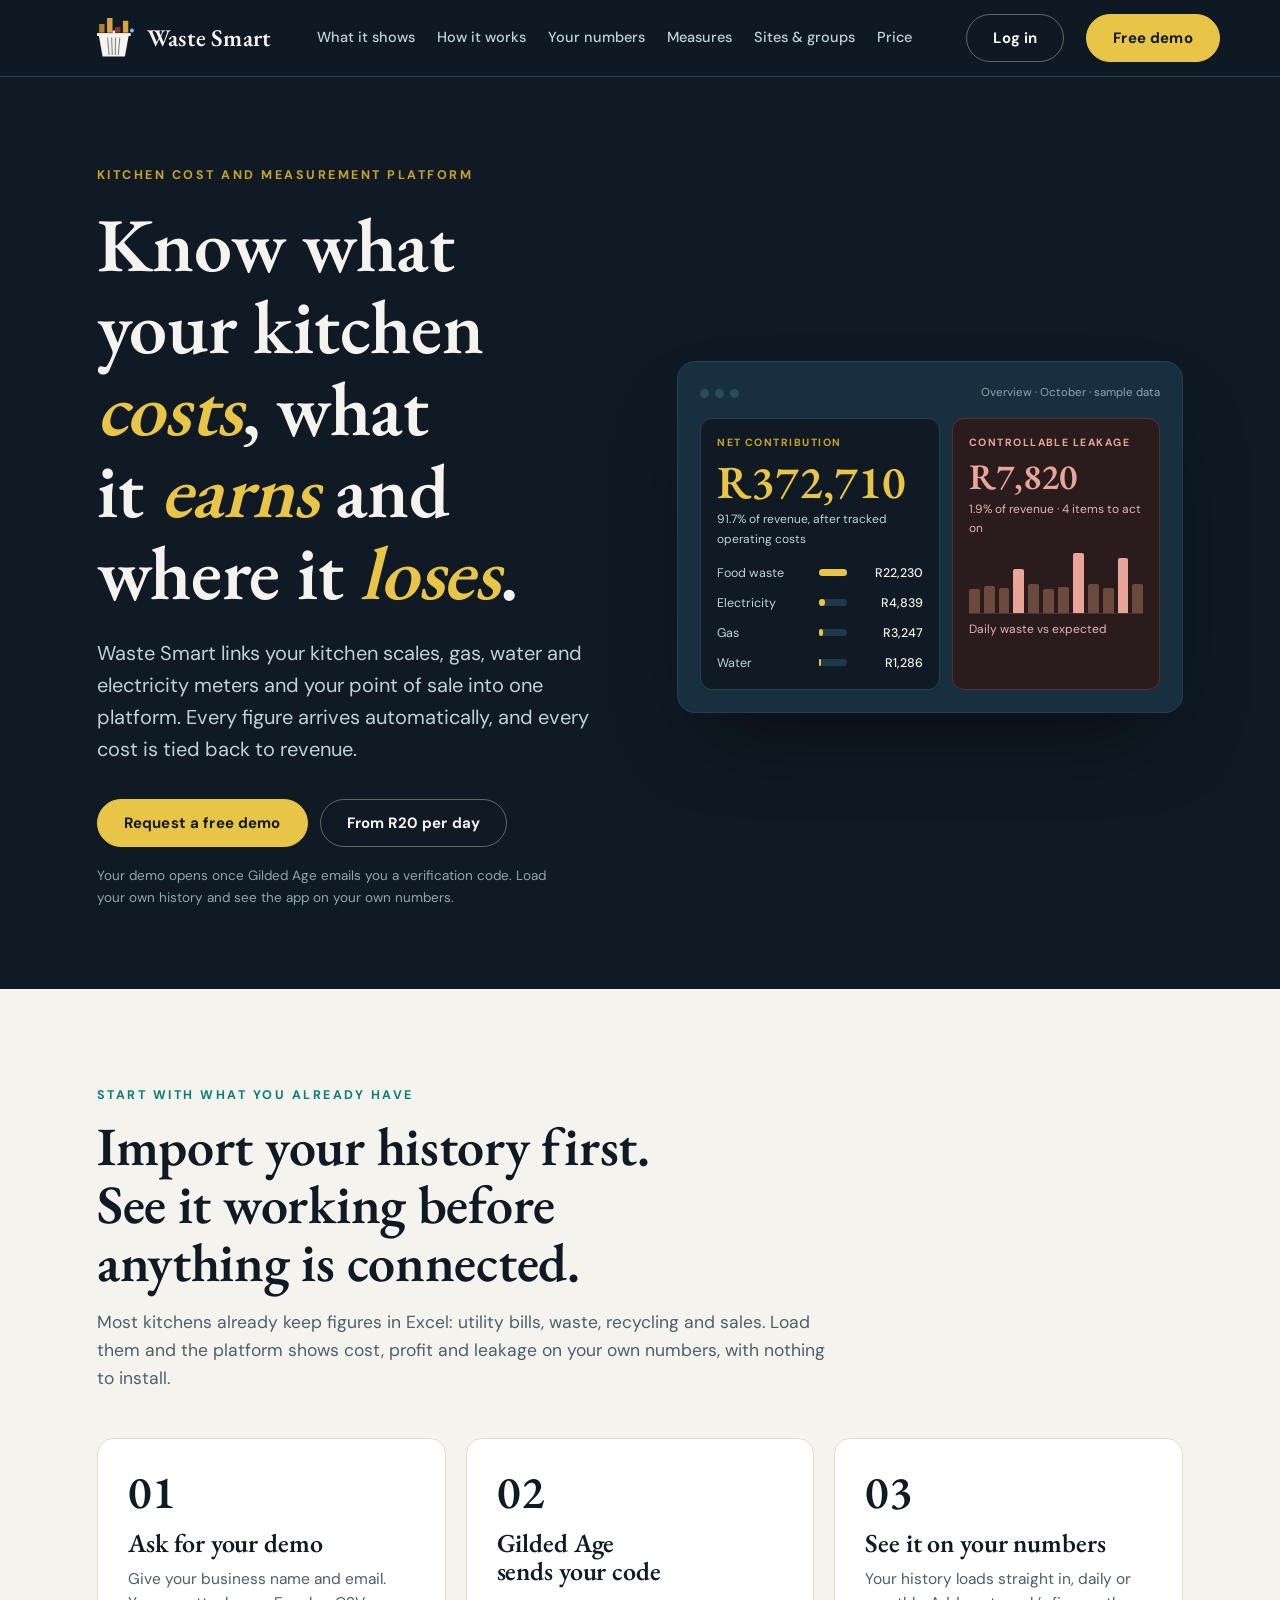
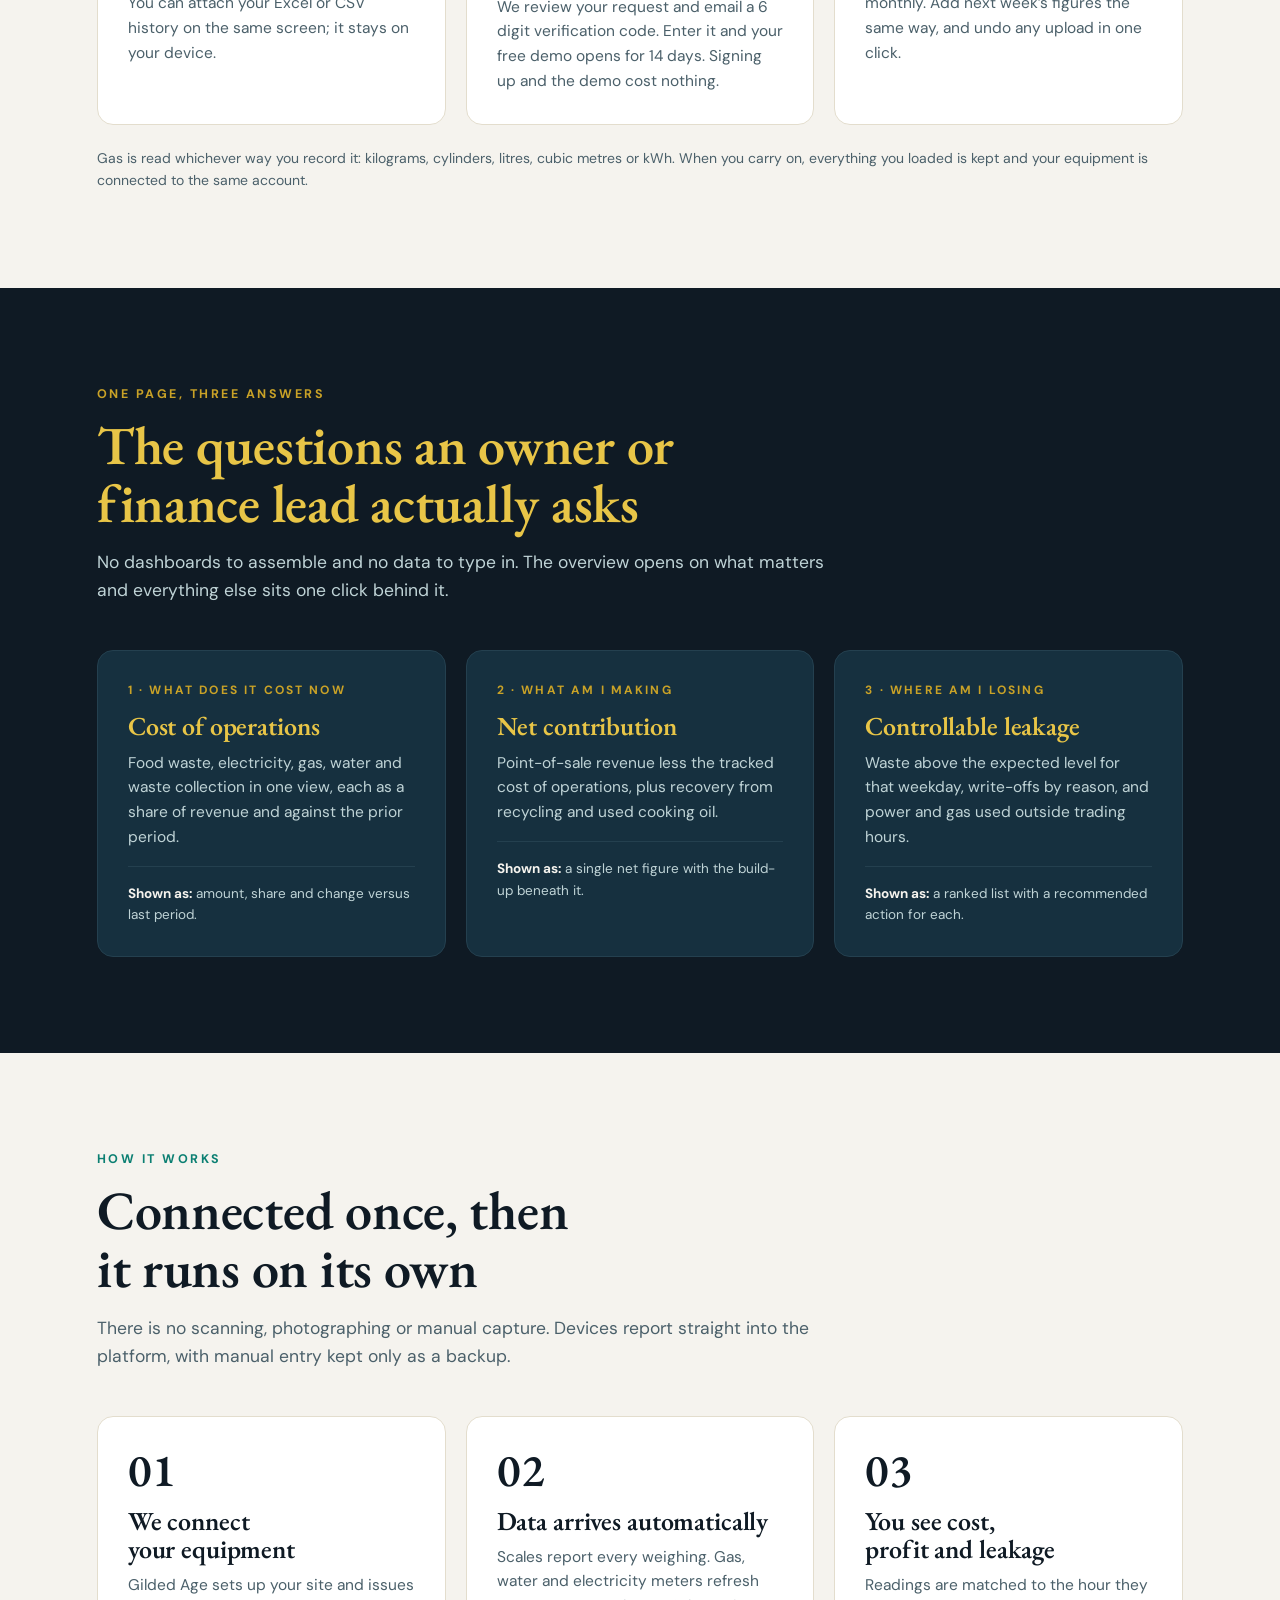
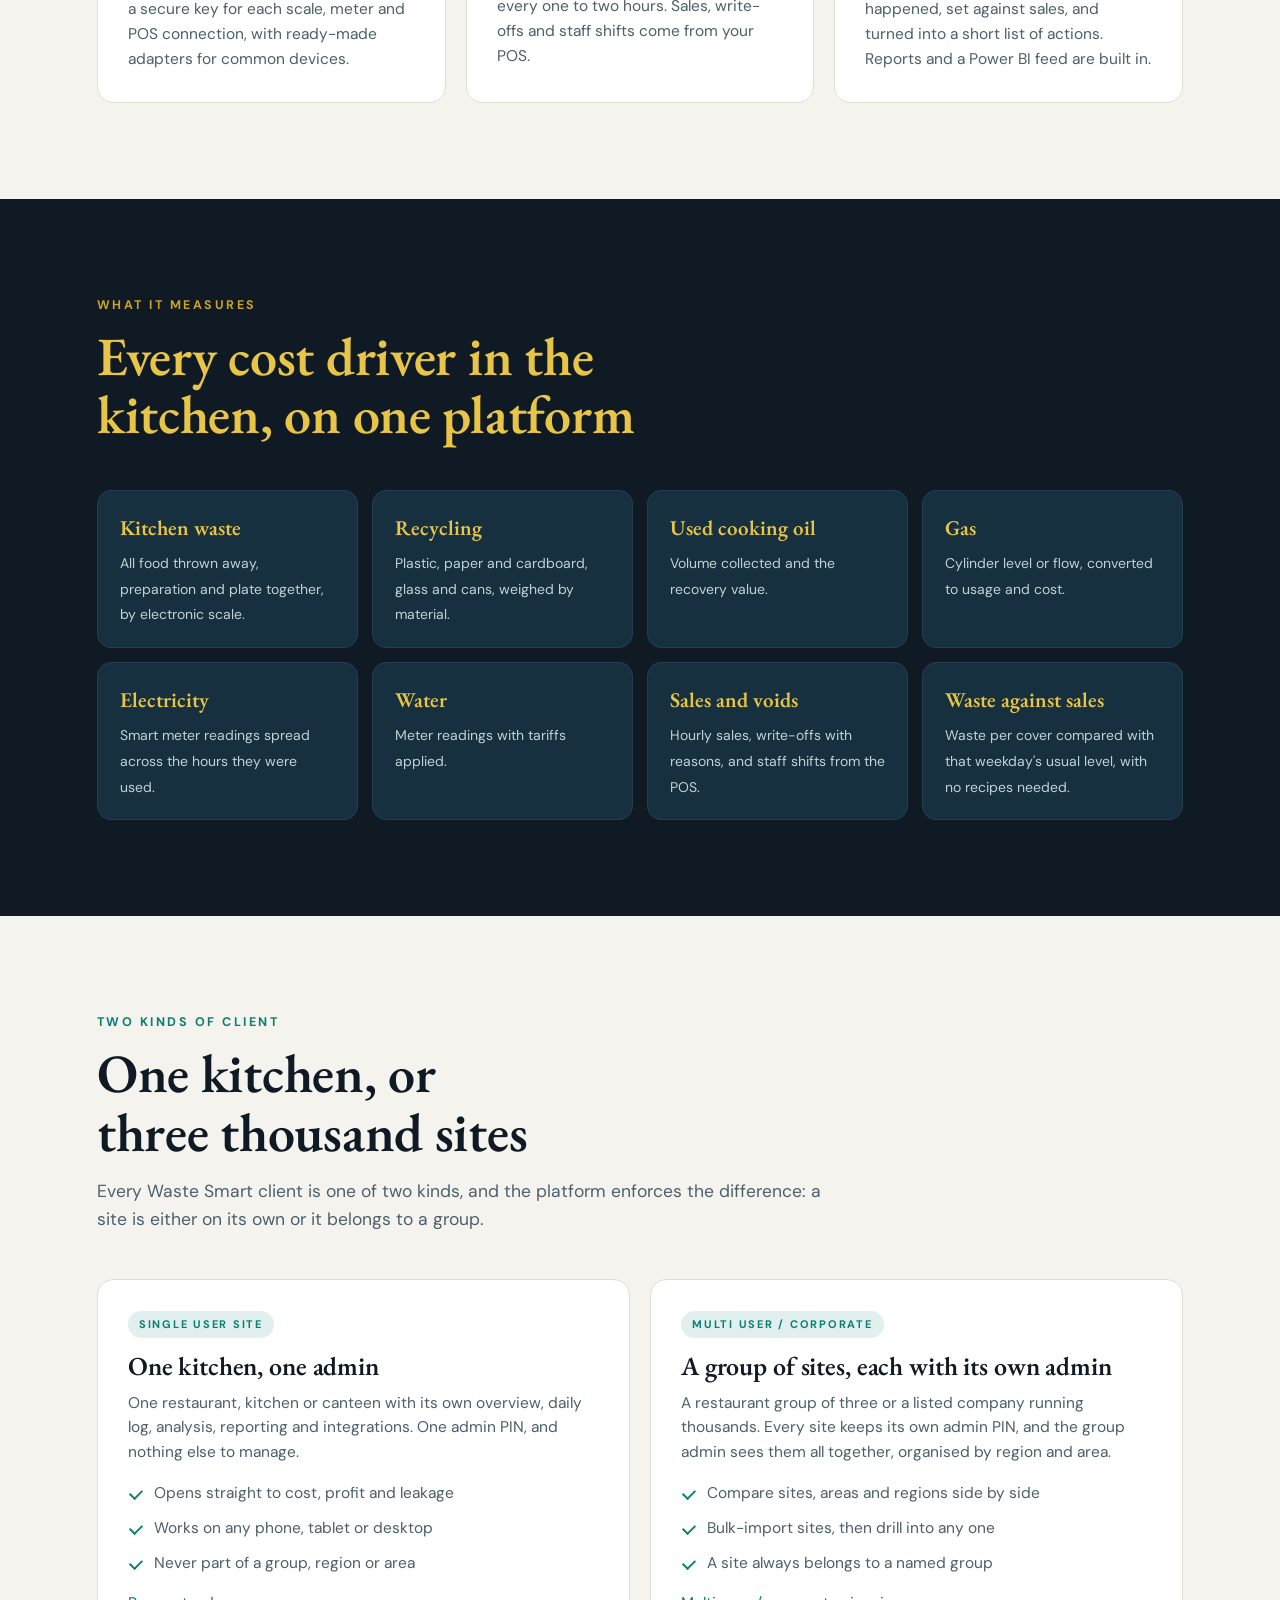
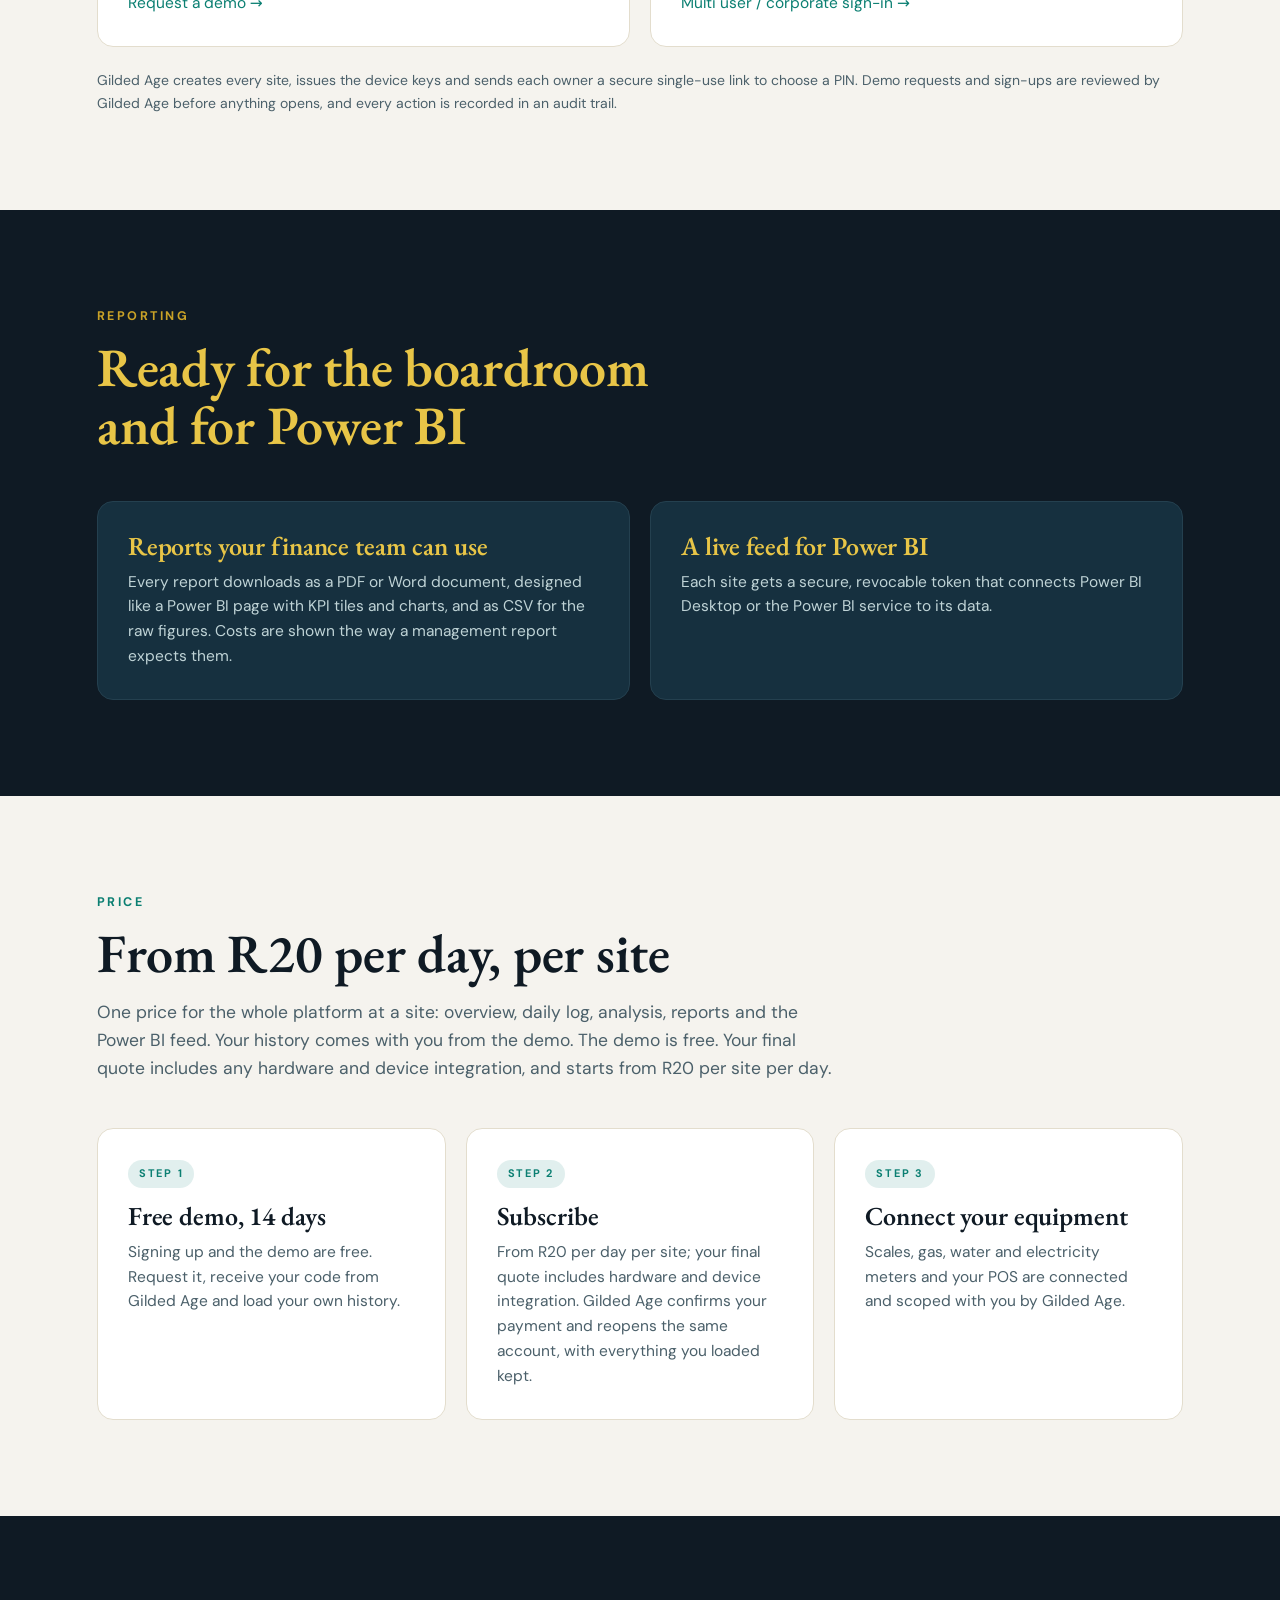
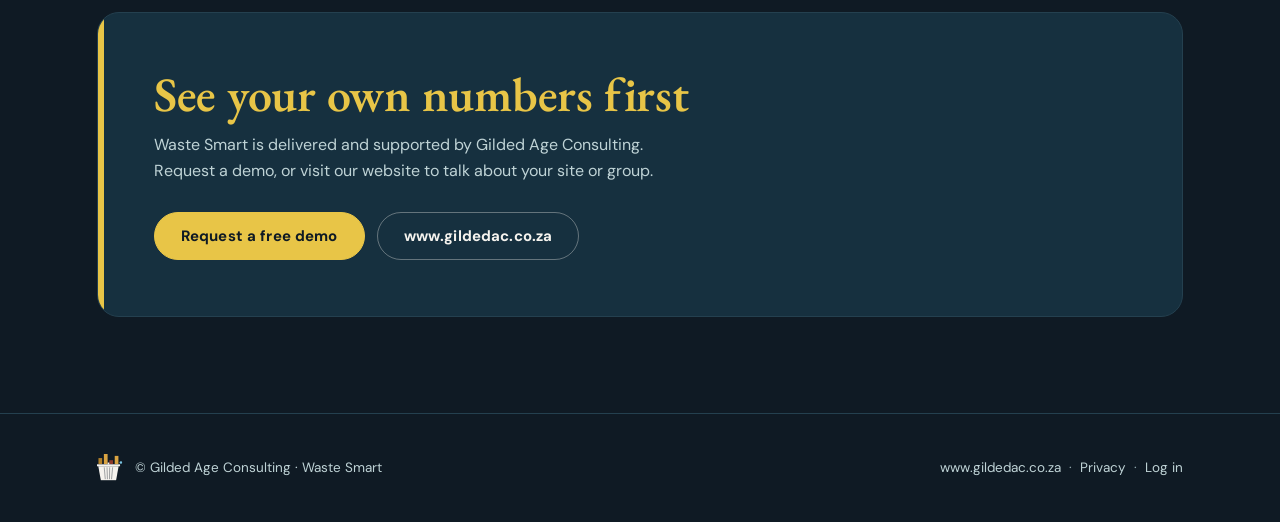
==== commit 7c11a561: "Add files via upload" ====
--- a/index.html
+++ b/index.html
@@ -96,7 +96,7 @@
 @media(max-width:1100px){.nav nav a:nth-child(n+4){display:none}}
 @media(max-width:940px){.hero{grid-template-columns:minmax(0,1fr);padding-top:56px;padding-bottom:56px;gap:44px}.grid3,.steps{grid-template-columns:minmax(0,1fr)}.meas{grid-template-columns:repeat(2,minmax(0,1fr))}.grid2{grid-template-columns:minmax(0,1fr)}.nav nav{display:none}section{padding:72px 0}}
 @media(max-width:520px){.meas{grid-template-columns:minmax(0,1fr)}section{padding:60px 0}.cta-band{padding:34px 26px}.hero .cta .btn,.cta-band .btn{width:100%}.nav .btn{width:auto;min-height:40px;padding:0 16px}.nav{gap:10px}.brand{font-size:20px;gap:9px}.brand svg{width:32px;height:35px}.nav .lg{display:none}.nav .sm{display:inline}.mk-top{grid-template-columns:minmax(0,1fr)}.card,.step{padding:24px}}
-@media(max-width:380px){.nav{gap:6px}.nav .btn{padding:0 12px;font-size:14px;min-height:38px}.brand{font-size:17px;gap:7px}.brand svg{width:26px;height:28px}}
+@media(max-width:380px){.nav{gap:6px}.nav .btn{padding:0 10px;font-size:13px;min-height:38px}.brand{font-size:16px;gap:6px}.brand svg{width:26px;height:28px}}
 @media(prefers-reduced-motion:reduce){html{scroll-behavior:auto}}
 :focus-visible{outline:2px solid var(--gold2);outline-offset:3px;border-radius:6px}
 </style>
@@ -108,7 +108,7 @@
   <a class="brand" href="#top" aria-label="Waste Smart home"><svg viewBox="20 30 760 800" aria-hidden="true"><use href="#wslogo"/></svg>Waste Smart</a>
   <nav aria-label="Primary"><a href="#answers">What it shows</a><a href="#how">How it works</a><a href="#history">Your numbers</a><a href="#measured">Measures</a><a href="#groups">Sites &amp; groups</a><a href="#price">Price</a></nav>
   <span class="sp"></span>
-  <a class="btn" href="app.html">Log in</a><a class="btn pri" href="app.html#demo"><span class="lg">Request a demo</span><span class="sm">Demo</span></a>
+  <a class="btn" href="app.html">Log in</a><a class="btn pri" href="app.html#demo"><span class="lg">Free demo</span><span class="sm">Free demo</span></a>
 </div></header>
 
 <main id="top">
@@ -118,7 +118,7 @@
     <h1>Know what your kitchen <em>costs</em>, what it <em>earns</em> and where it <em>loses</em>.</h1>
     <p class="lead">Waste Smart links your kitchen scales, gas, water and electricity meters and your point of sale into one platform. Every figure arrives automatically, and every cost is tied back to revenue.</p>
     <div class="cta">
-      <a class="btn pri" href="app.html#demo">Request a demo</a>
+      <a class="btn pri" href="app.html#demo">Request a free demo</a>
       <a class="btn" href="#price">From R20 per day</a>
     </div>
     <p class="note">Your demo opens once Gilded Age emails you a verification code. Load your own history and see the app on your own numbers.</p>
@@ -144,7 +144,7 @@
   <div class="sec-h"><div class="eyebrow">Start with what you already have</div><h2>Import your history first. See it working before anything is connected.</h2><p>Most kitchens already keep figures in Excel: utility bills, waste, recycling and sales. Load them and the platform shows cost, profit and leakage on your own numbers, with nothing to install.</p></div>
   <div class="steps">
     <div class="step"><h3>Ask for your demo</h3><p>Give your business name and email. You can attach your Excel or CSV history on the same screen; it stays on your device.</p></div>
-    <div class="step"><h3>Gilded Age sends your code</h3><p>We review your request and email a 6 digit verification code. Enter it and your demo opens for 14 days.</p></div>
+    <div class="step"><h3>Gilded Age sends your code</h3><p>We review your request and email a 6 digit verification code. Enter it and your free demo opens for 14 days. Signing up and the demo cost nothing.</p></div>
     <div class="step"><h3>See it on your numbers</h3><p>Your history loads straight in, daily or monthly. Add next week&rsquo;s figures the same way, and undo any upload in one click.</p></div>
   </div>
   <p class="note" style="margin-top:22px">Gas is read whichever way you record it: kilograms, cylinders, litres, cubic metres or kWh. When you carry on, everything you loaded is kept and your equipment is connected to the same account.</p>
@@ -200,10 +200,10 @@
 </div></section>
 
 <section class="light" id="price"><div class="wrap">
-  <div class="sec-h"><div class="eyebrow">Price</div><h2>From R20 per day, per site</h2><p>One price for the whole platform at a site: overview, daily log, analysis, reports and the Power BI feed. Your history comes with you from the demo.</p></div>
+  <div class="sec-h"><div class="eyebrow">Price</div><h2>From R20 per day, per site</h2><p>One price for the whole platform at a site: overview, daily log, analysis, reports and the Power BI feed. Your history comes with you from the demo. The demo is free. Your final quote includes any hardware and device integration, and starts from R20 per site per day.</p></div>
   <div class="grid3">
-    <div class="card"><span class="tag">STEP 1</span><h3>Demo, 14 days</h3><p>Request it, receive your code from Gilded Age and load your own history.</p></div>
-    <div class="card"><span class="tag">STEP 2</span><h3>Subscribe</h3><p>From R20 per day per site. Gilded Age confirms your payment and reopens the same account, with everything you loaded kept.</p></div>
+    <div class="card"><span class="tag">STEP 1</span><h3>Free demo, 14 days</h3><p>Signing up and the demo are free. Request it, receive your code from Gilded Age and load your own history.</p></div>
+    <div class="card"><span class="tag">STEP 2</span><h3>Subscribe</h3><p>From R20 per day per site; your final quote includes hardware and device integration. Gilded Age confirms your payment and reopens the same account, with everything you loaded kept.</p></div>
     <div class="card"><span class="tag">STEP 3</span><h3>Connect your equipment</h3><p>Scales, gas, water and electricity meters and your POS are connected and scoped with you by Gilded Age.</p></div>
   </div>
 </div></section>
@@ -211,7 +211,7 @@
 <section><div class="wrap">
   <div class="cta-band">
     <div><h2>See your own numbers first</h2><p>Waste Smart is delivered and supported by Gilded Age Consulting. Request a demo, or visit our website to talk about your site or group.</p></div>
-    <div style="display:flex;flex-wrap:wrap;gap:12px"><a class="btn pri" href="app.html#demo">Request a demo</a><a class="btn" href="https://www.gildedac.co.za" target="_blank" rel="noopener">www.gildedac.co.za</a></div>
+    <div style="display:flex;flex-wrap:wrap;gap:12px"><a class="btn pri" href="app.html#demo">Request a free demo</a><a class="btn" href="https://www.gildedac.co.za" target="_blank" rel="noopener">www.gildedac.co.za</a></div>
   </div>
 </div></section>
 </main>
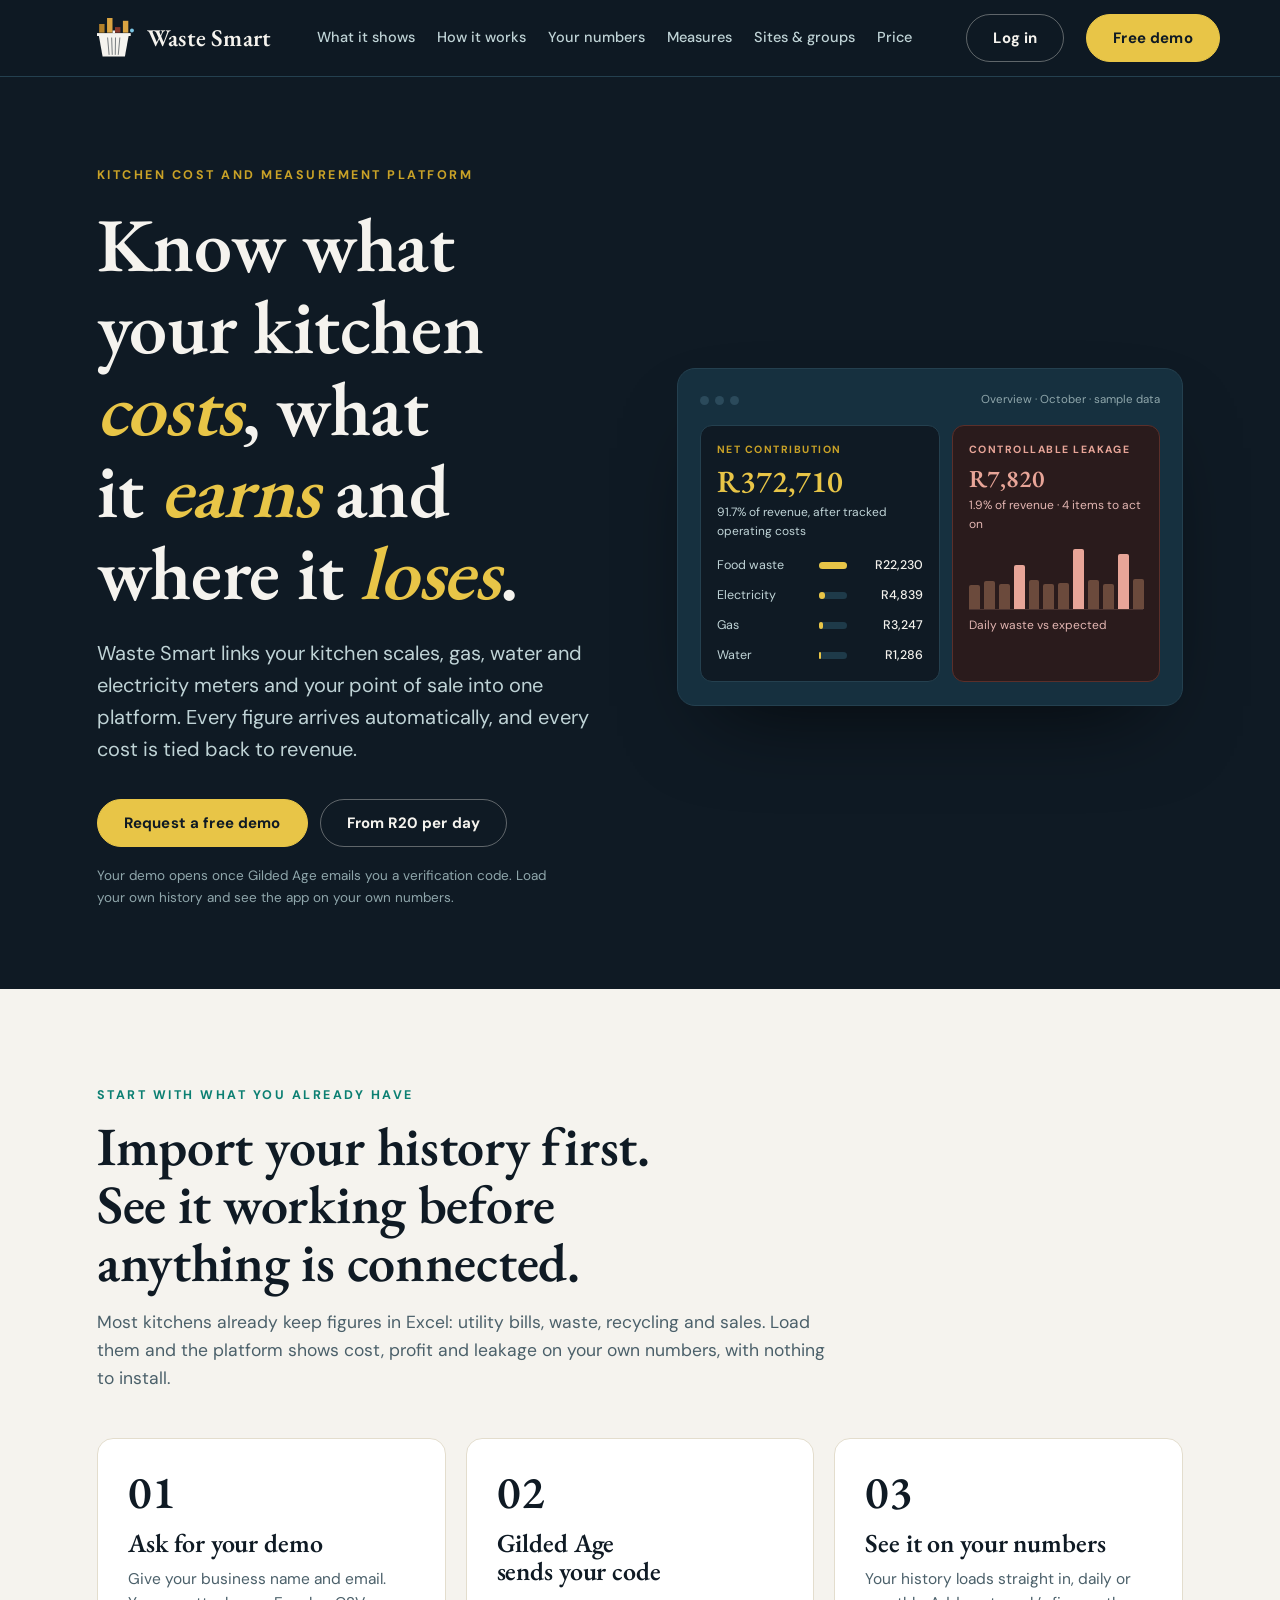
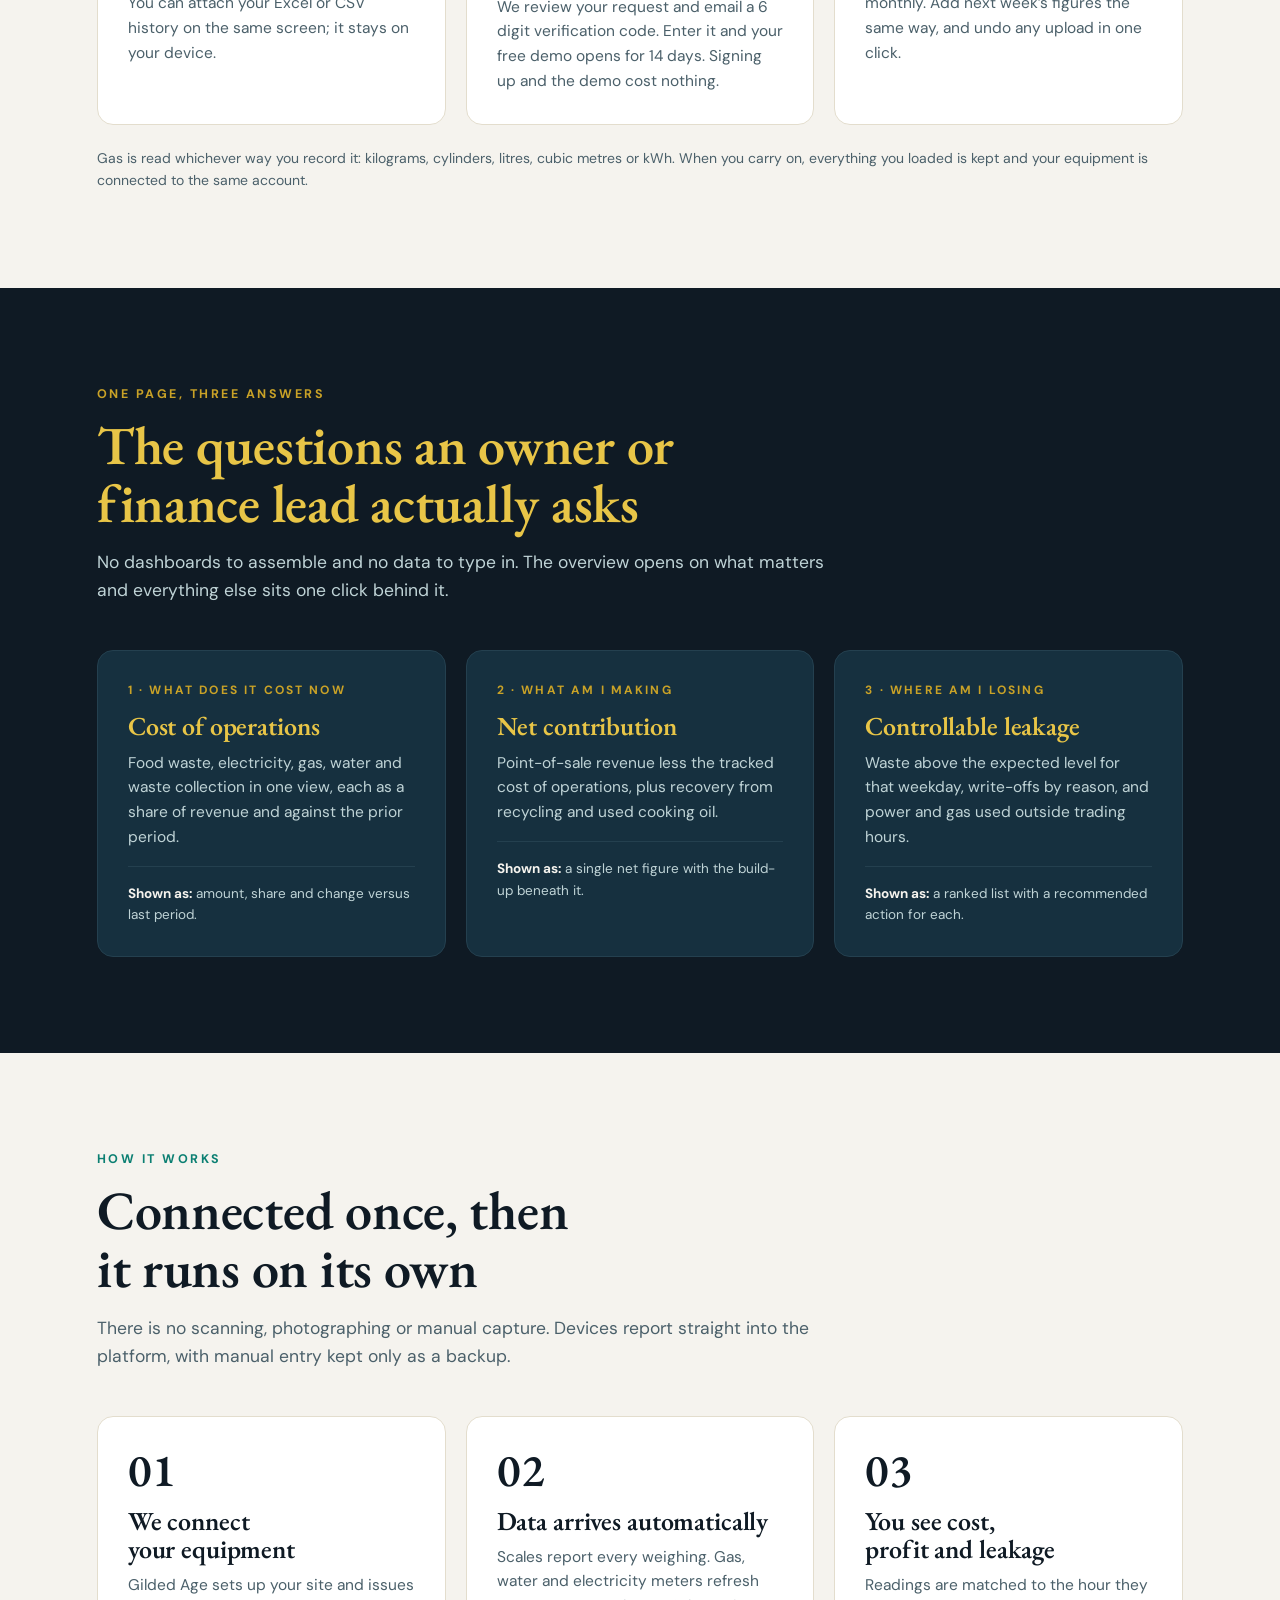
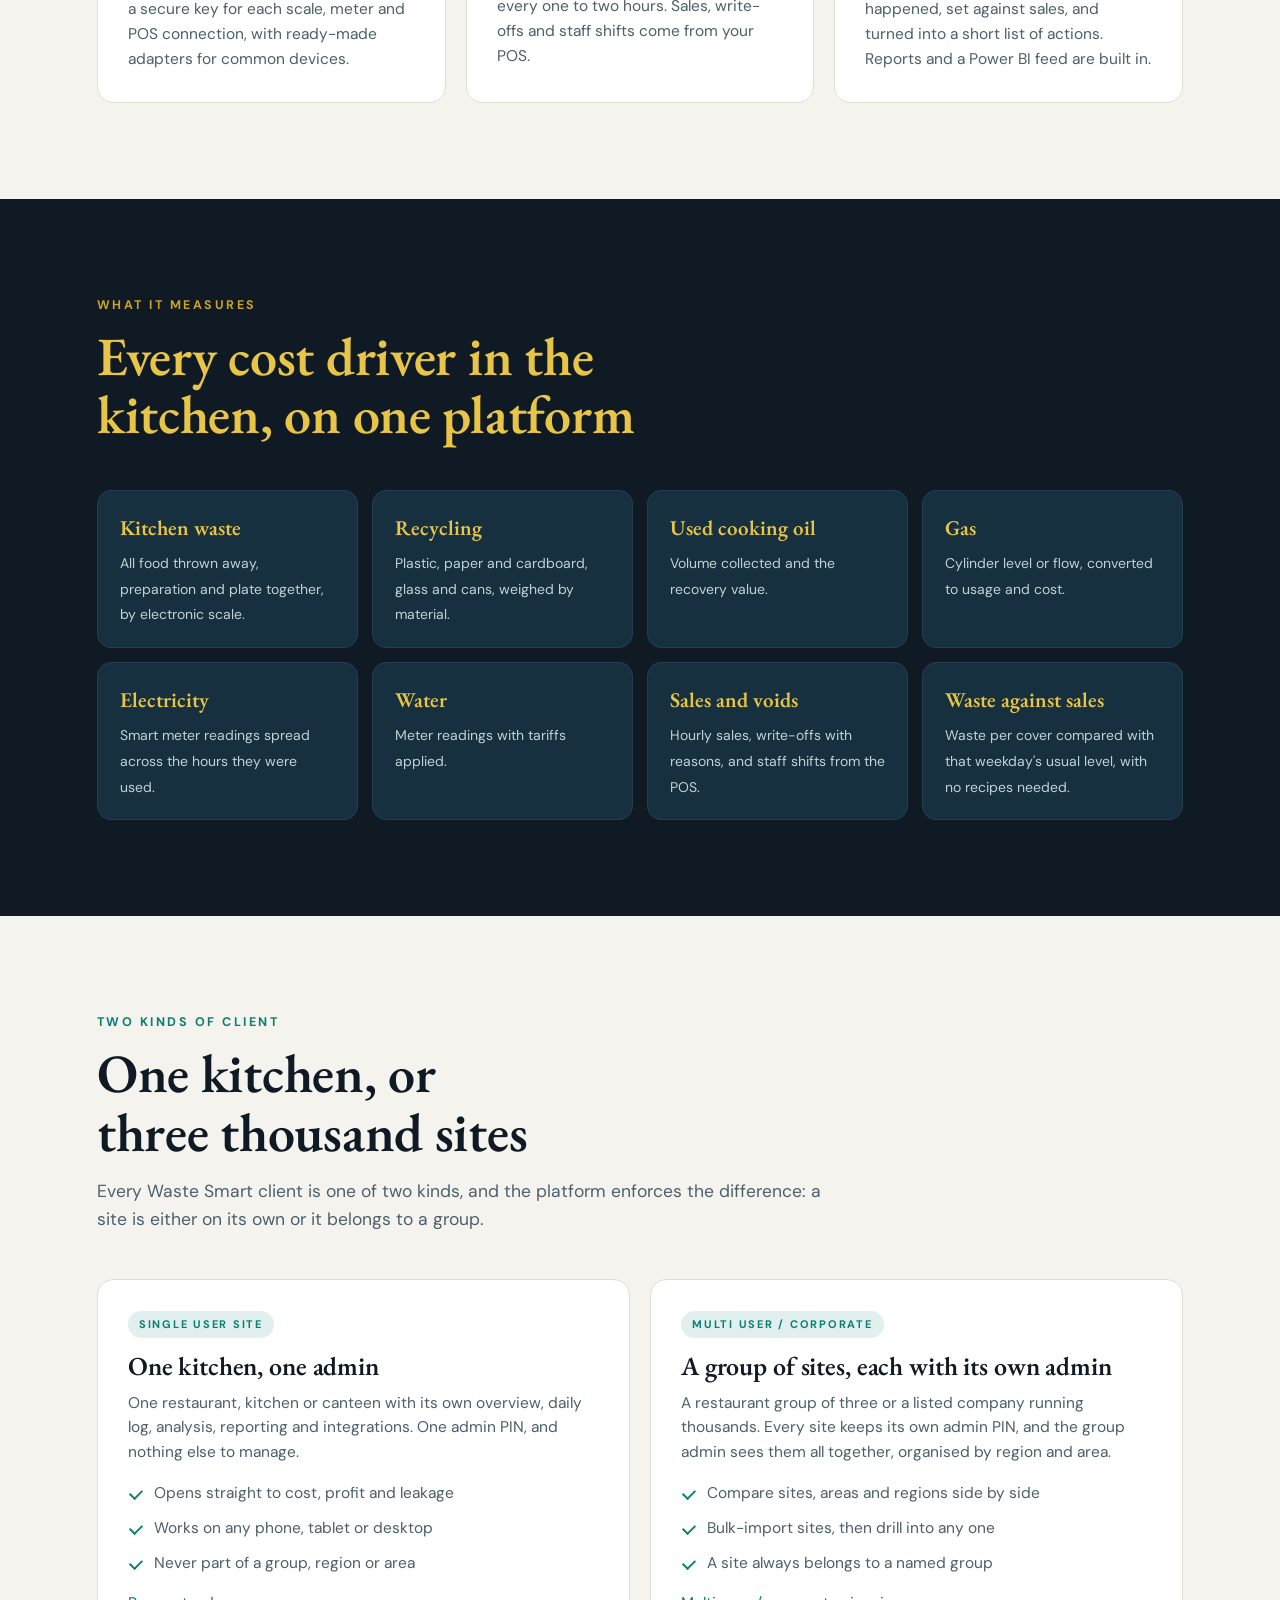
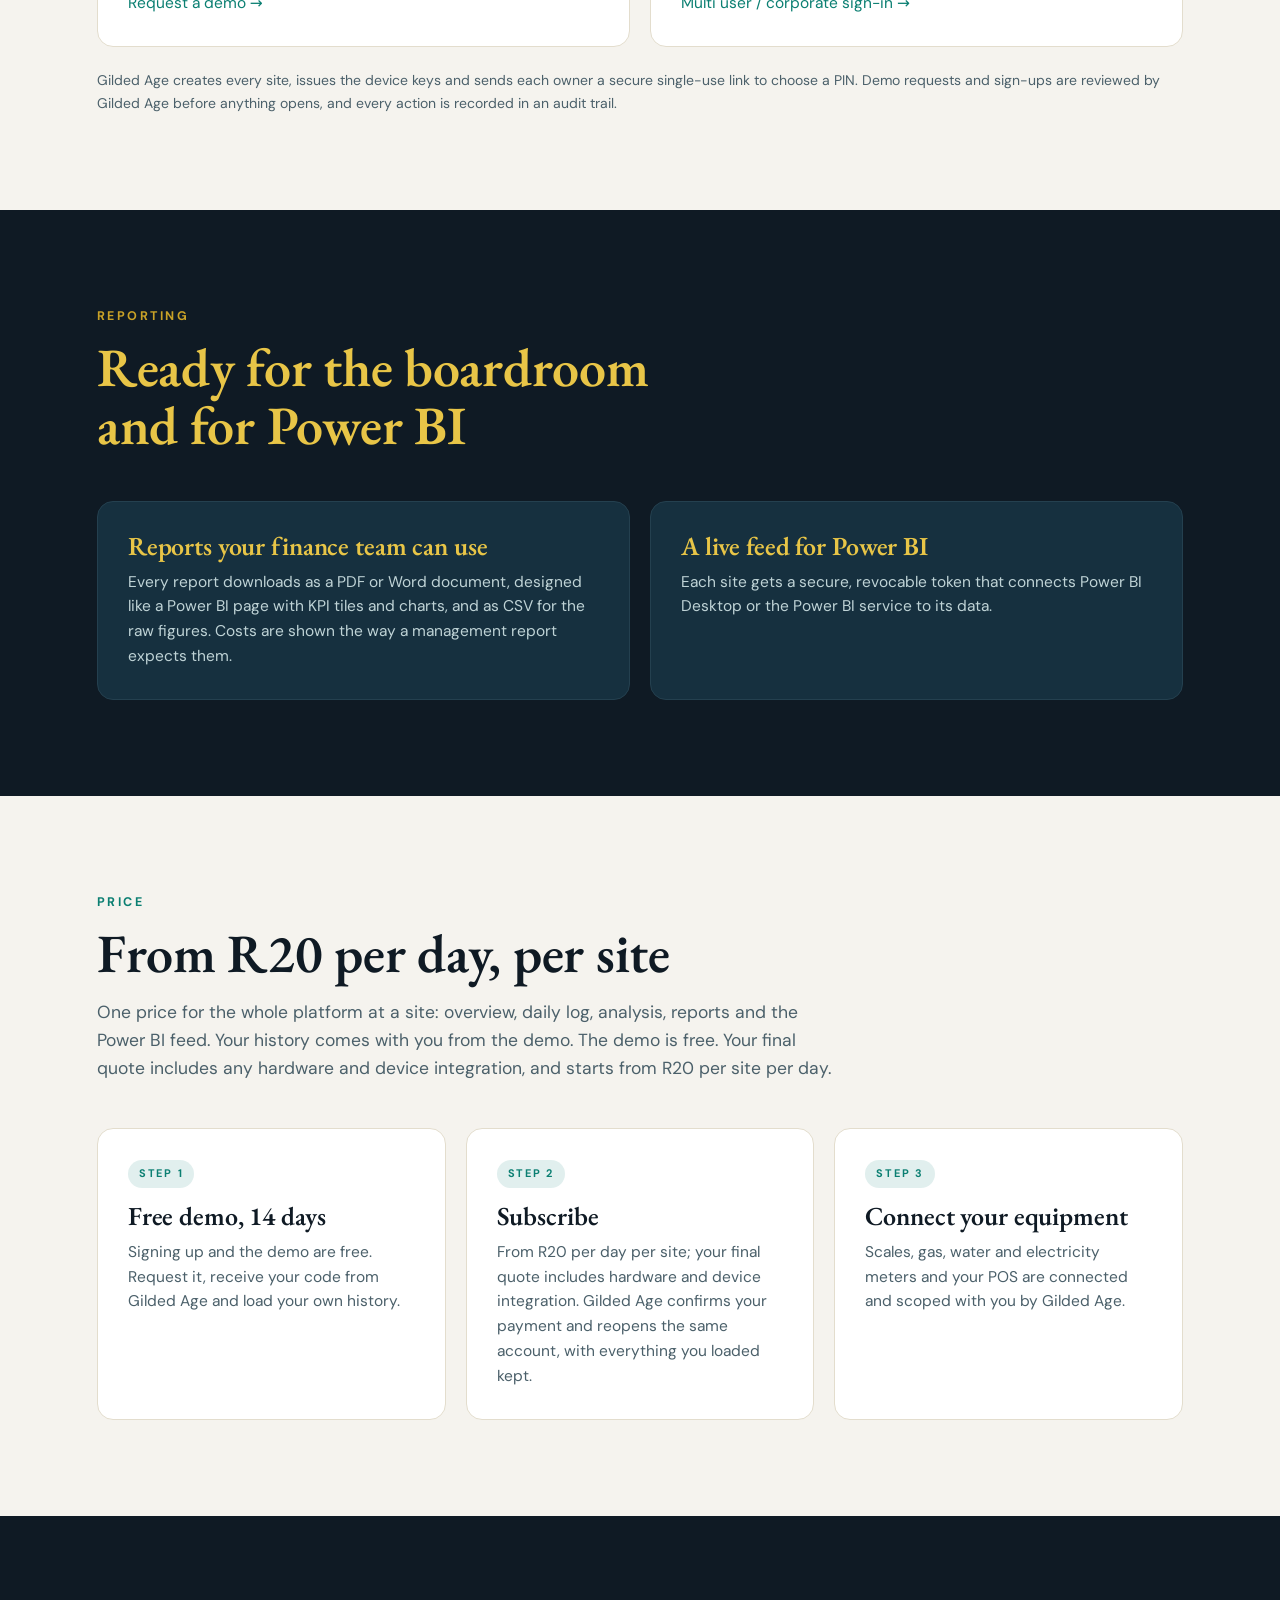
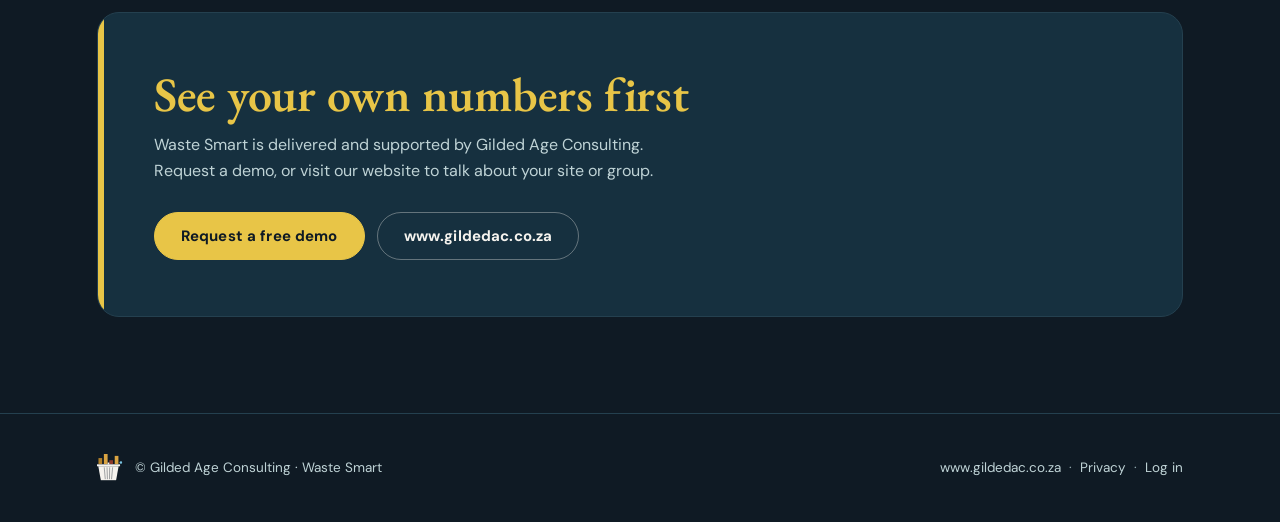
==== commit 267fd1b5: "Add files via upload" ====
--- a/index.html
+++ b/index.html
@@ -45,12 +45,12 @@
 .mock .bar i{width:9px;height:9px;border-radius:50%;background:#2B4A5B}
 .mock .bar span{margin-left:auto;font-size:11.5px;color:var(--dim)}
 .mk-top{display:grid;grid-template-columns:minmax(0,1.15fr) minmax(0,1fr);gap:12px}
-.mk-card{background:var(--navy);border:1px solid var(--line);border-radius:12px;padding:16px}
+.mk-card{container-type:inline-size;min-width:0;background:var(--navy);border:1px solid var(--line);border-radius:12px;padding:16px}
 .mk-card small{display:block;font-size:10.5px;font-weight:700;letter-spacing:.14em;text-transform:uppercase;color:var(--gold)}
-.mk-big{font-family:'EB Garamond',Georgia,serif;font-size:clamp(32px,4.2vw,46px);font-weight:600;color:var(--gold2);line-height:1.05;margin-top:6px}
+.mk-big{font-family:'EB Garamond',Georgia,serif;font-size:clamp(22px,15cqi,44px);font-weight:600;color:var(--gold2);line-height:1.1;margin-top:6px;white-space:nowrap;font-variant-numeric:lining-nums tabular-nums}
 .mk-card .sub{font-size:12px;color:var(--mut);margin-top:4px}
 .mk-leak{background:#2A1B1C;border-color:#5B2F2A}
-.mk-leak small{color:var(--bad)}.mk-leak .mk-big{color:var(--bad);font-size:clamp(28px,3.4vw,36px)}
+.mk-leak small{color:var(--bad)}.mk-leak .mk-big{color:var(--bad);font-size:clamp(22px,14cqi,38px)}
 .mk-rows{margin-top:14px;display:grid;gap:10px}
 .mk-row{display:grid;grid-template-columns:minmax(0,92px) minmax(0,1fr) 66px;gap:10px;align-items:center;font-size:12.5px}
 .mk-row span:first-child{color:var(--mut);white-space:nowrap;overflow:hidden;text-overflow:ellipsis}
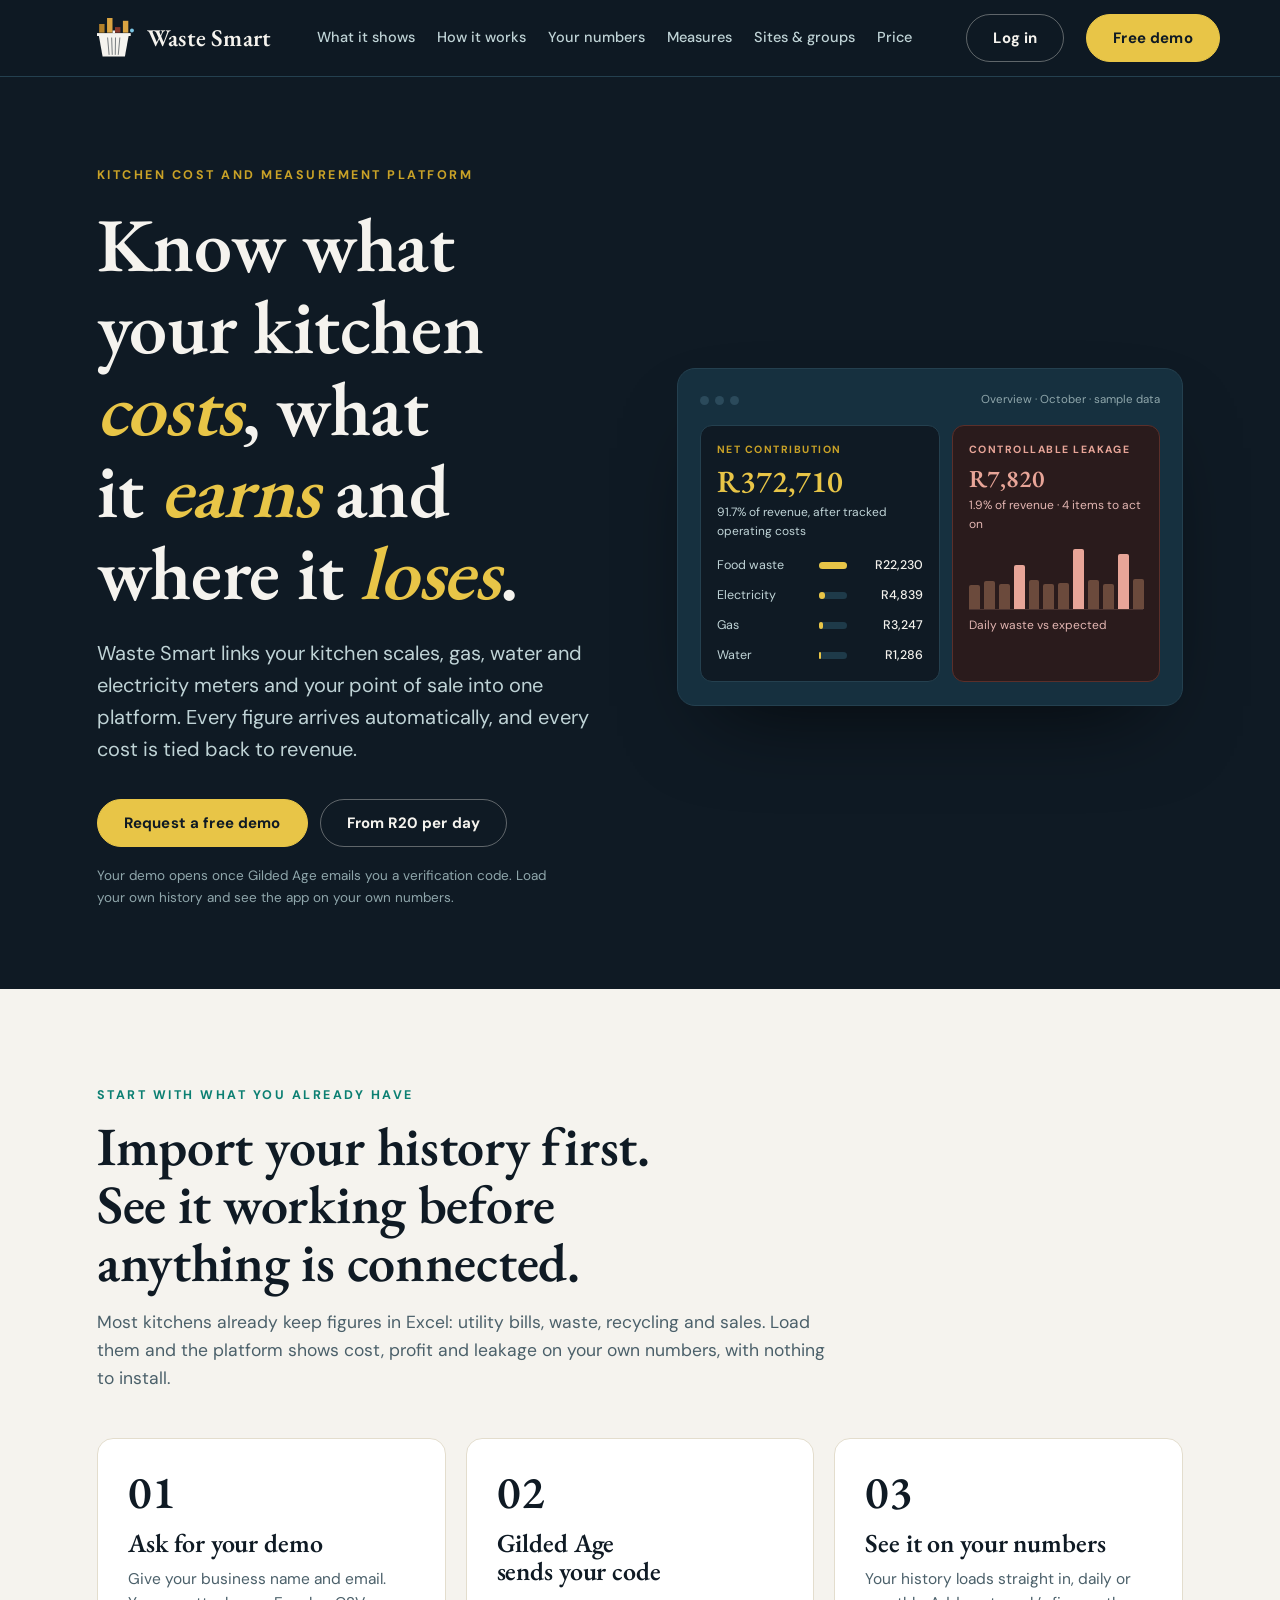
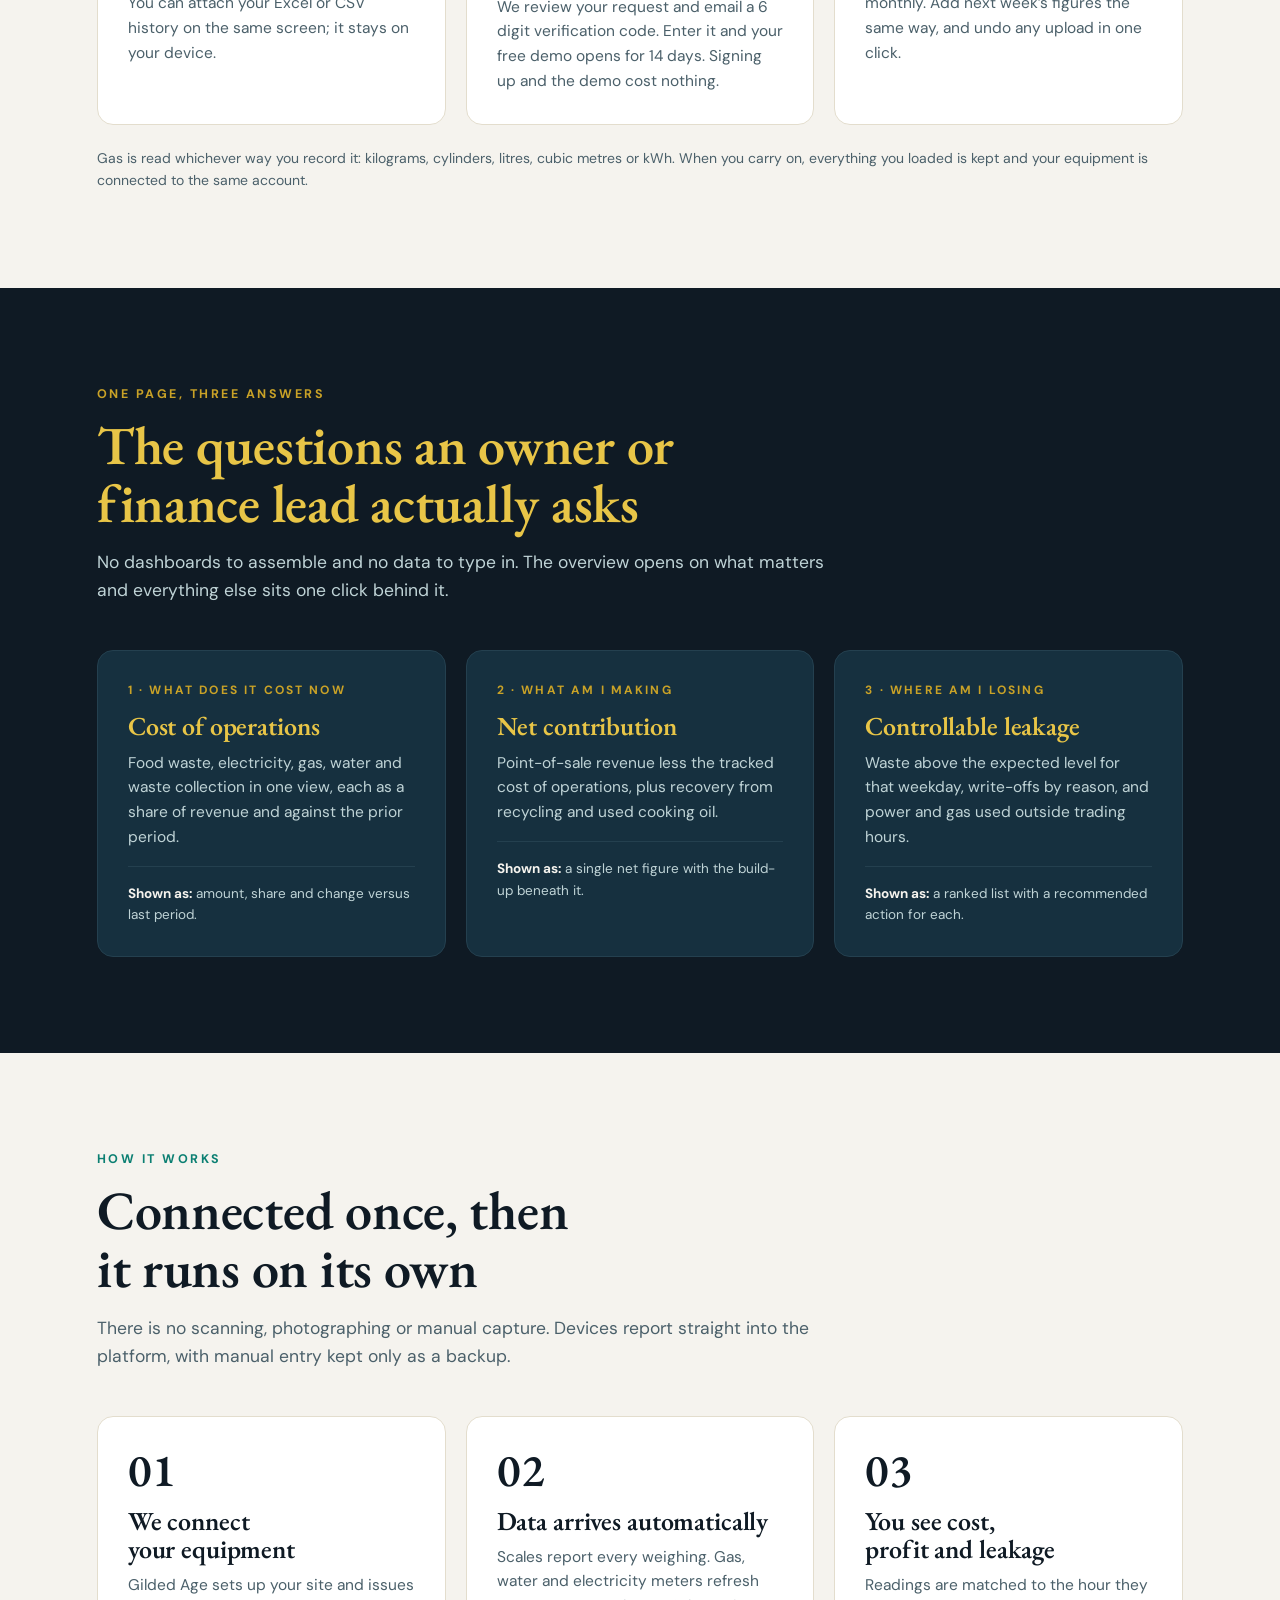
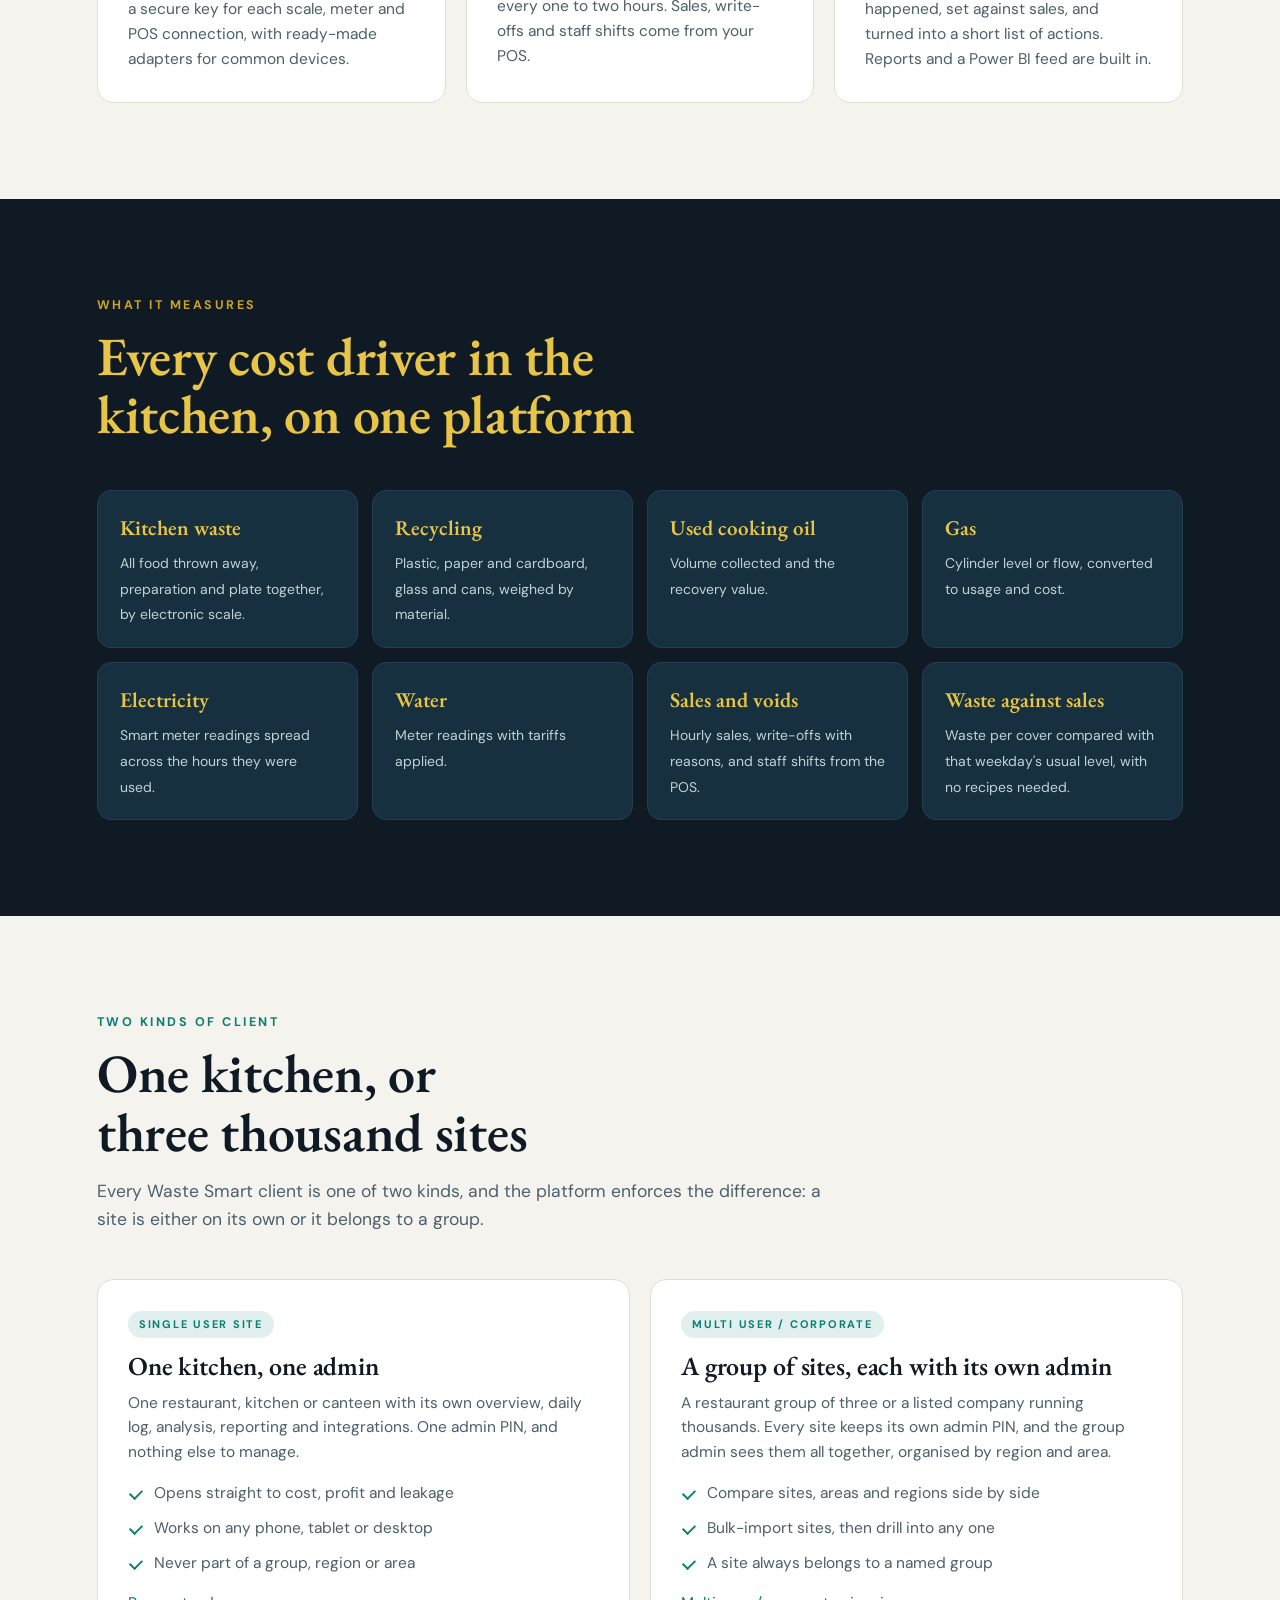
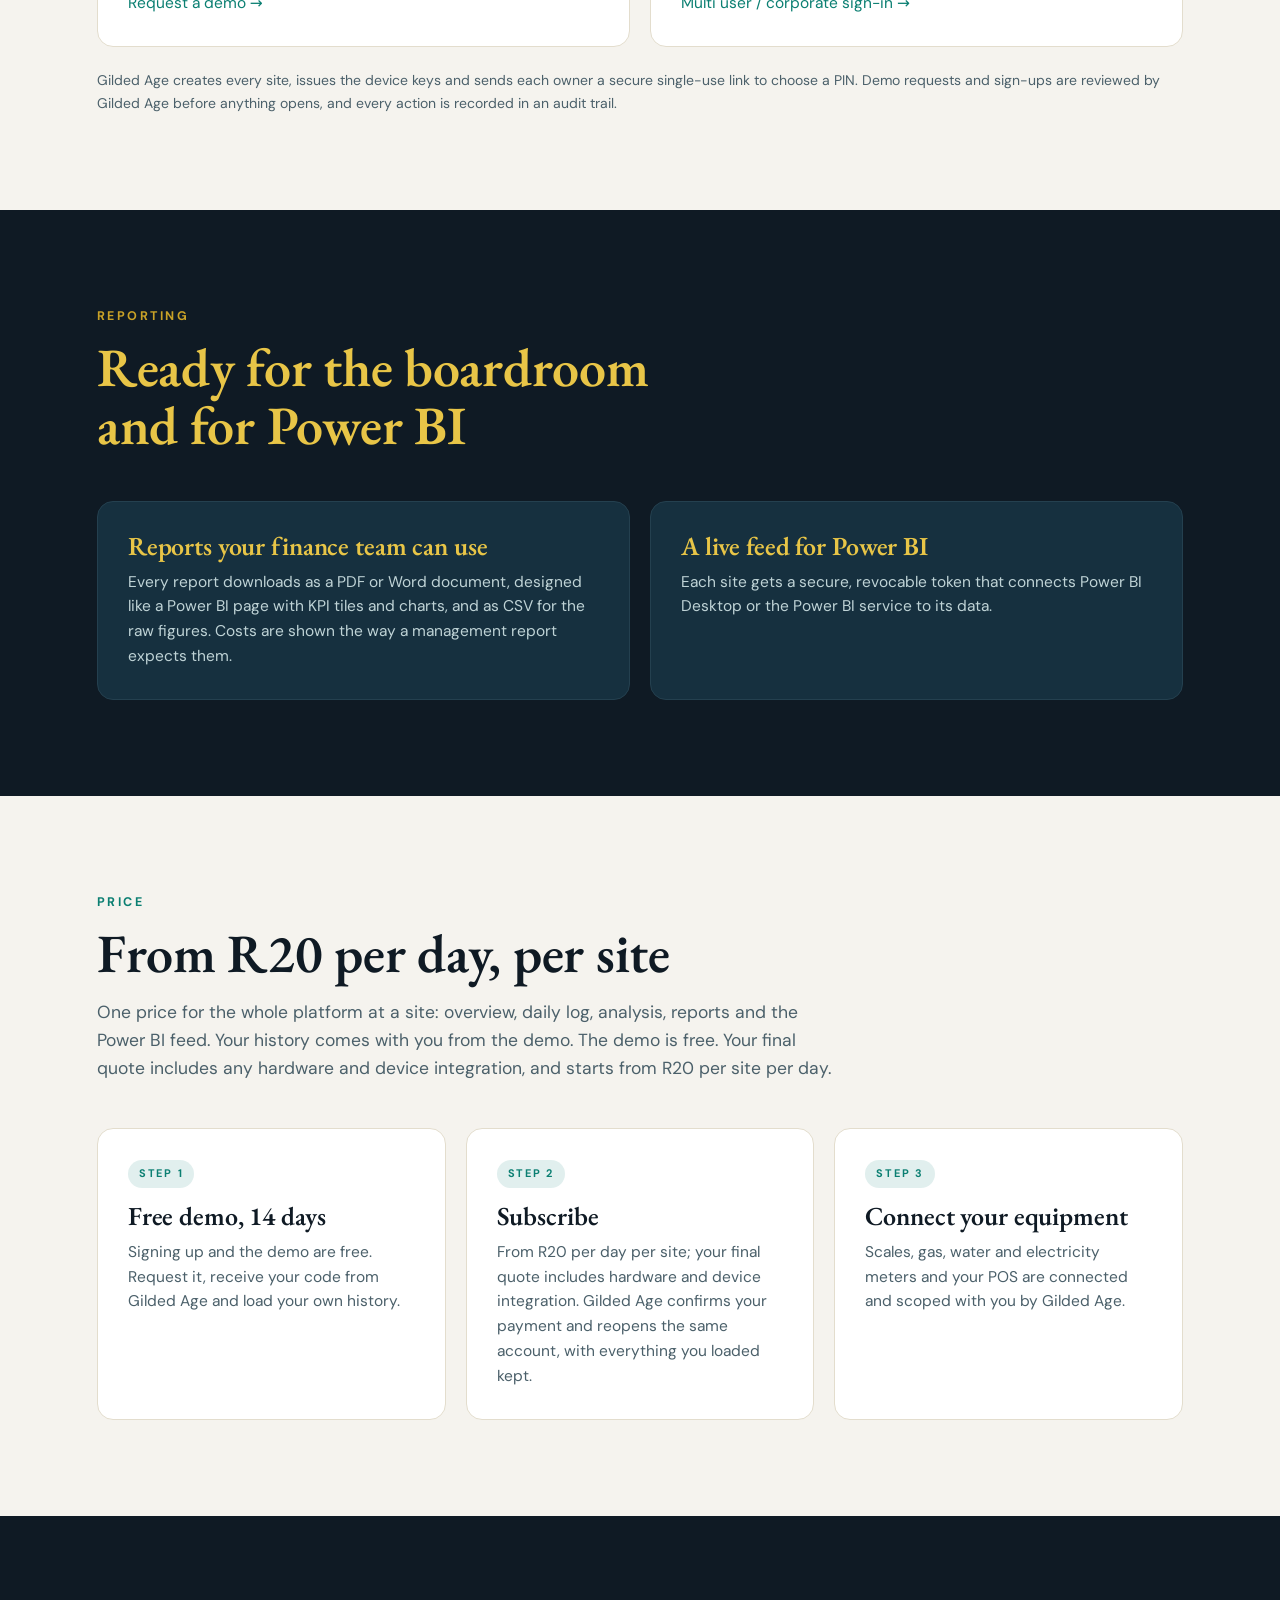
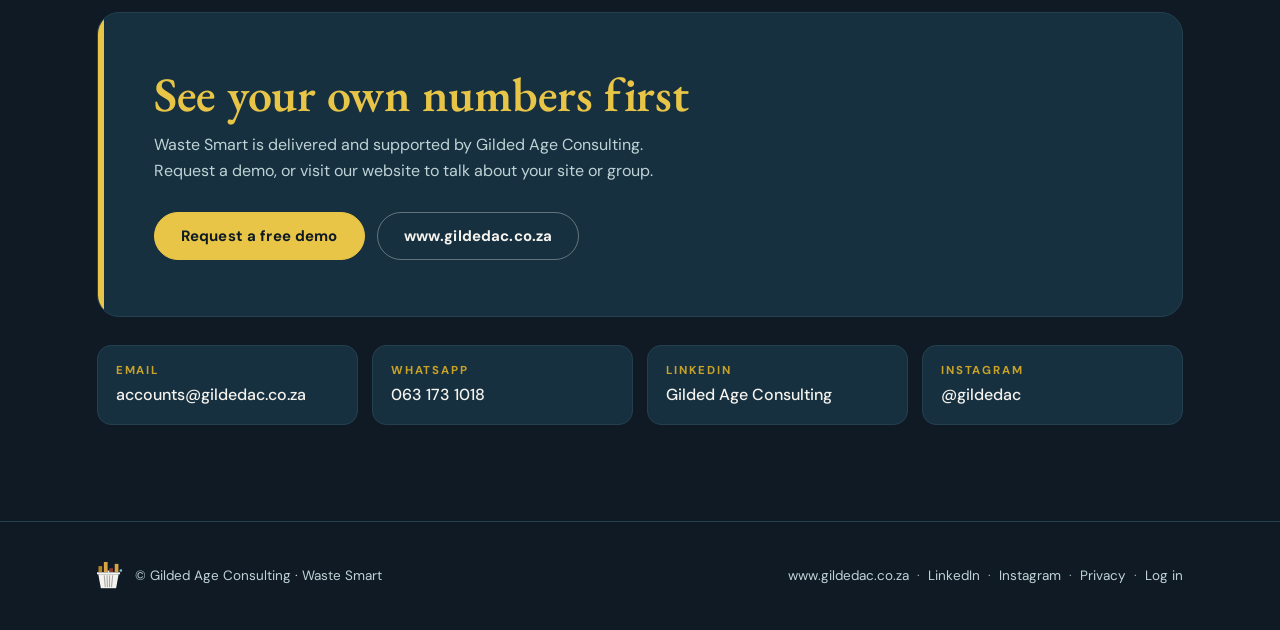
==== commit b3a8d755: "Add files via upload" ====
--- a/index.html
+++ b/index.html
@@ -99,6 +99,8 @@
 @media(max-width:380px){.nav{gap:6px}.nav .btn{padding:0 10px;font-size:13px;min-height:38px}.brand{font-size:16px;gap:6px}.brand svg{width:26px;height:28px}}
 @media(prefers-reduced-motion:reduce){html{scroll-behavior:auto}}
 :focus-visible{outline:2px solid var(--gold2);outline-offset:3px;border-radius:6px}
+.contact{margin-top:28px;display:grid;grid-template-columns:repeat(auto-fit,minmax(220px,1fr));gap:14px}.contact a{display:flex;flex-direction:column;gap:2px;padding:16px 18px;border:1px solid var(--line);border-radius:14px;background:var(--card);color:var(--cream);text-decoration:none}.contact a:hover{border-color:var(--gold2);text-decoration:none}.contact small{font-size:11.5px;font-weight:700;letter-spacing:.16em;text-transform:uppercase;color:var(--gold)}.contact b{font-weight:500;font-size:16px;overflow-wrap:anywhere}
+.soc{display:inline-flex;gap:14px}
 </style>
 </head>
 <body>
@@ -213,12 +215,18 @@
     <div><h2>See your own numbers first</h2><p>Waste Smart is delivered and supported by Gilded Age Consulting. Request a demo, or visit our website to talk about your site or group.</p></div>
     <div style="display:flex;flex-wrap:wrap;gap:12px"><a class="btn pri" href="app.html#demo">Request a free demo</a><a class="btn" href="https://www.gildedac.co.za" target="_blank" rel="noopener">www.gildedac.co.za</a></div>
   </div>
+  <div class="contact" aria-label="Contact Gilded Age Consulting">
+    <a href="mailto:accounts@gildedac.co.za"><small>Email</small><b>accounts@gildedac.co.za</b></a>
+    <a href="https://wa.me/27631731018" target="_blank" rel="noopener"><small>WhatsApp</small><b>063 173 1018</b></a>
+    <a href="https://www.linkedin.com/company/144768053" target="_blank" rel="noopener"><small>LinkedIn</small><b>Gilded Age Consulting</b></a>
+    <a href="https://www.instagram.com/gildedac/" target="_blank" rel="noopener"><small>Instagram</small><b>@gildedac</b></a>
+  </div>
 </div></section>
 </main>
 
 <footer><div class="wrap row">
   <span class="fb"><svg viewBox="20 30 760 800" aria-hidden="true"><use href="#wslogo"/></svg><span>&copy; Gilded Age Consulting &middot; Waste Smart</span></span>
-  <span><a href="https://www.gildedac.co.za" target="_blank" rel="noopener">www.gildedac.co.za</a> &nbsp;&middot;&nbsp; <a href="privacy.html">Privacy</a> &nbsp;&middot;&nbsp; <a href="app.html">Log in</a></span>
+  <span><a href="https://www.gildedac.co.za" target="_blank" rel="noopener">www.gildedac.co.za</a> &nbsp;&middot;&nbsp; <a href="https://www.linkedin.com/company/144768053" target="_blank" rel="noopener">LinkedIn</a> &nbsp;&middot;&nbsp; <a href="https://www.instagram.com/gildedac/" target="_blank" rel="noopener">Instagram</a> &nbsp;&middot;&nbsp; <a href="privacy.html">Privacy</a> &nbsp;&middot;&nbsp; <a href="app.html">Log in</a></span>
 </div></footer>
 </body>
 </html>
